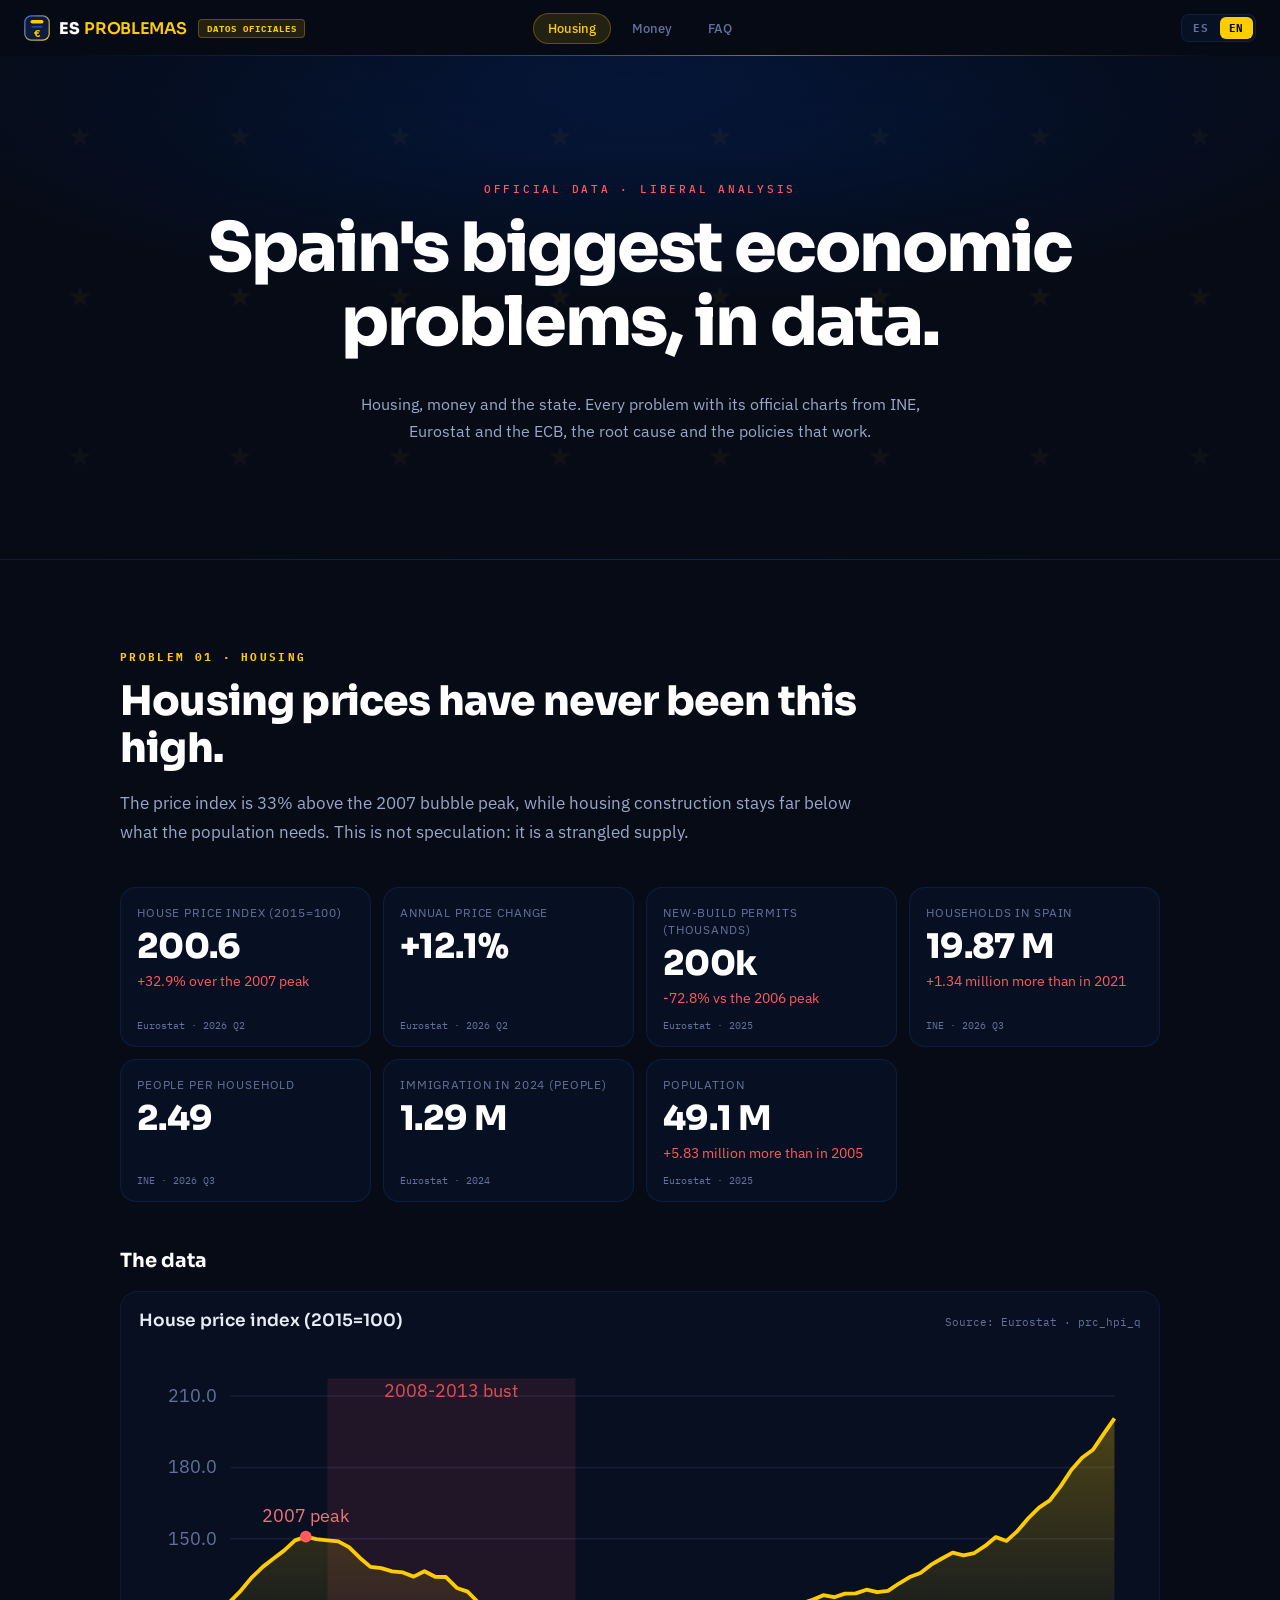
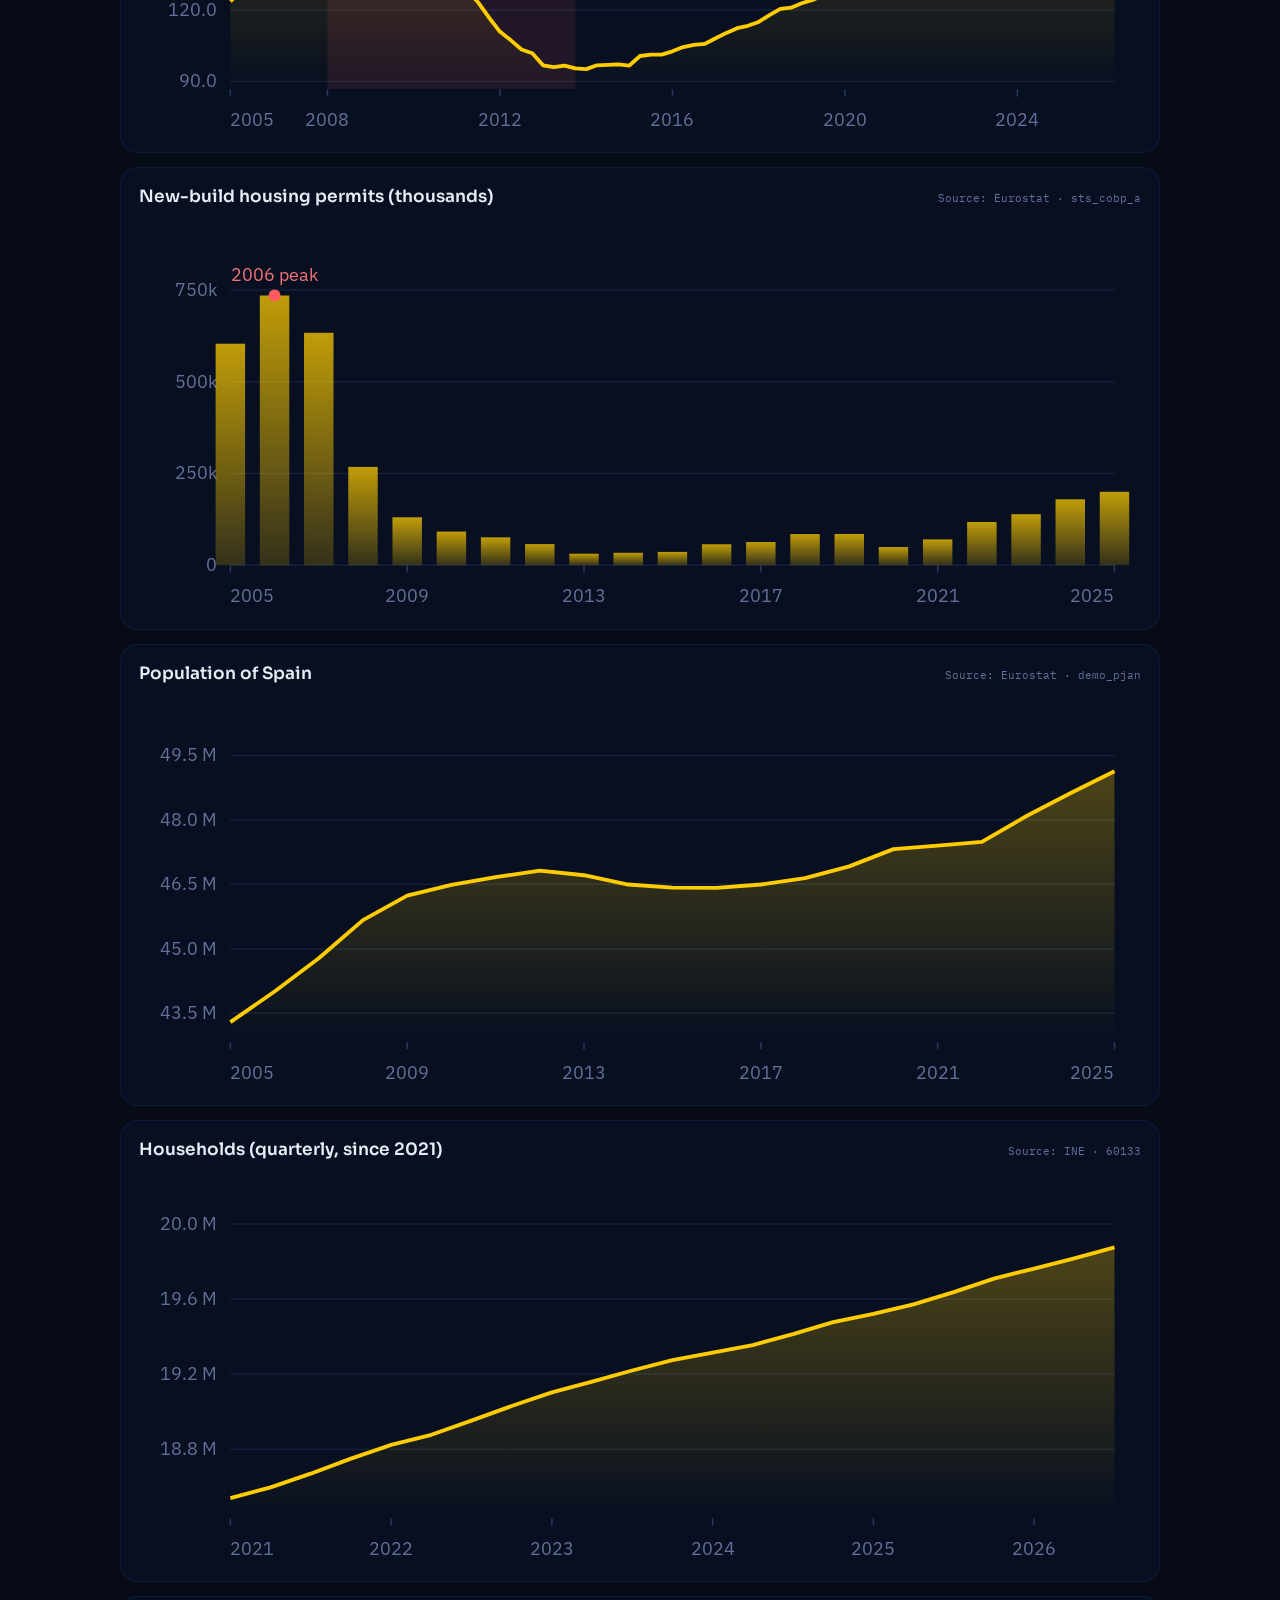
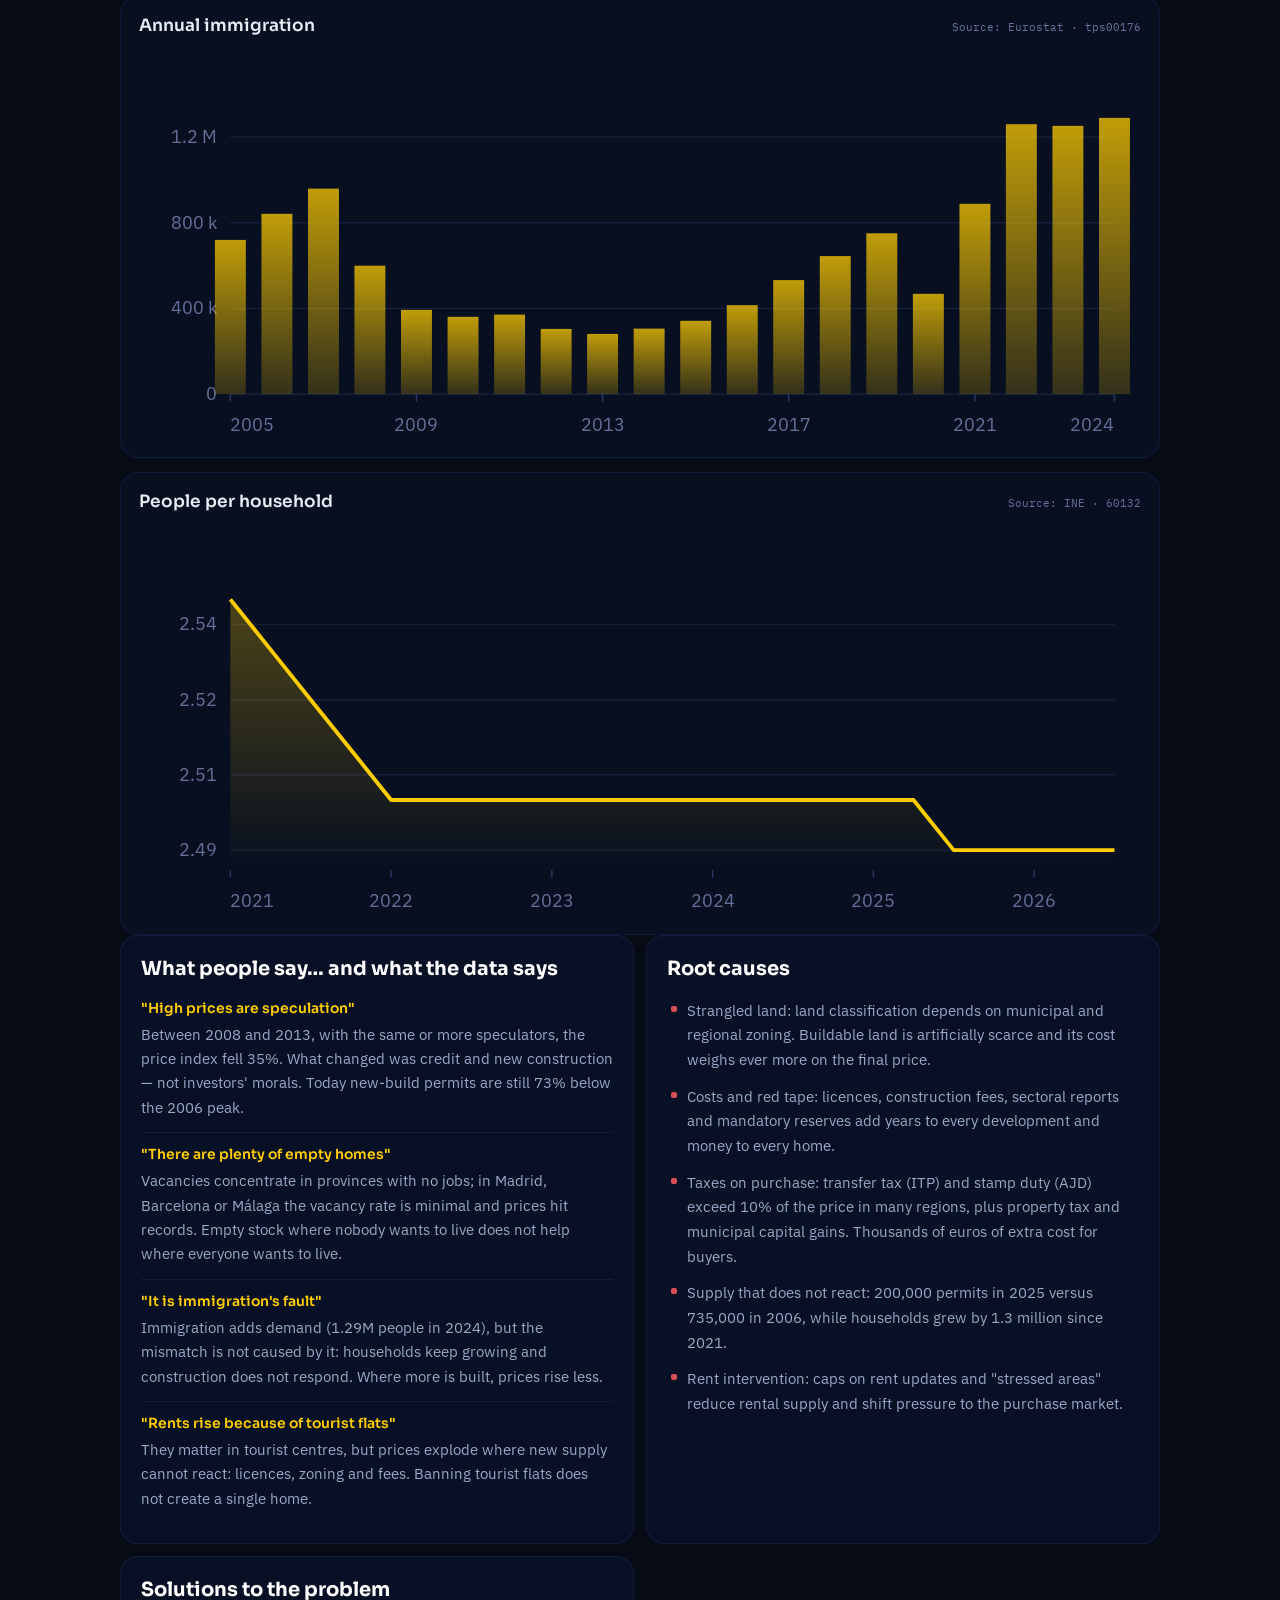
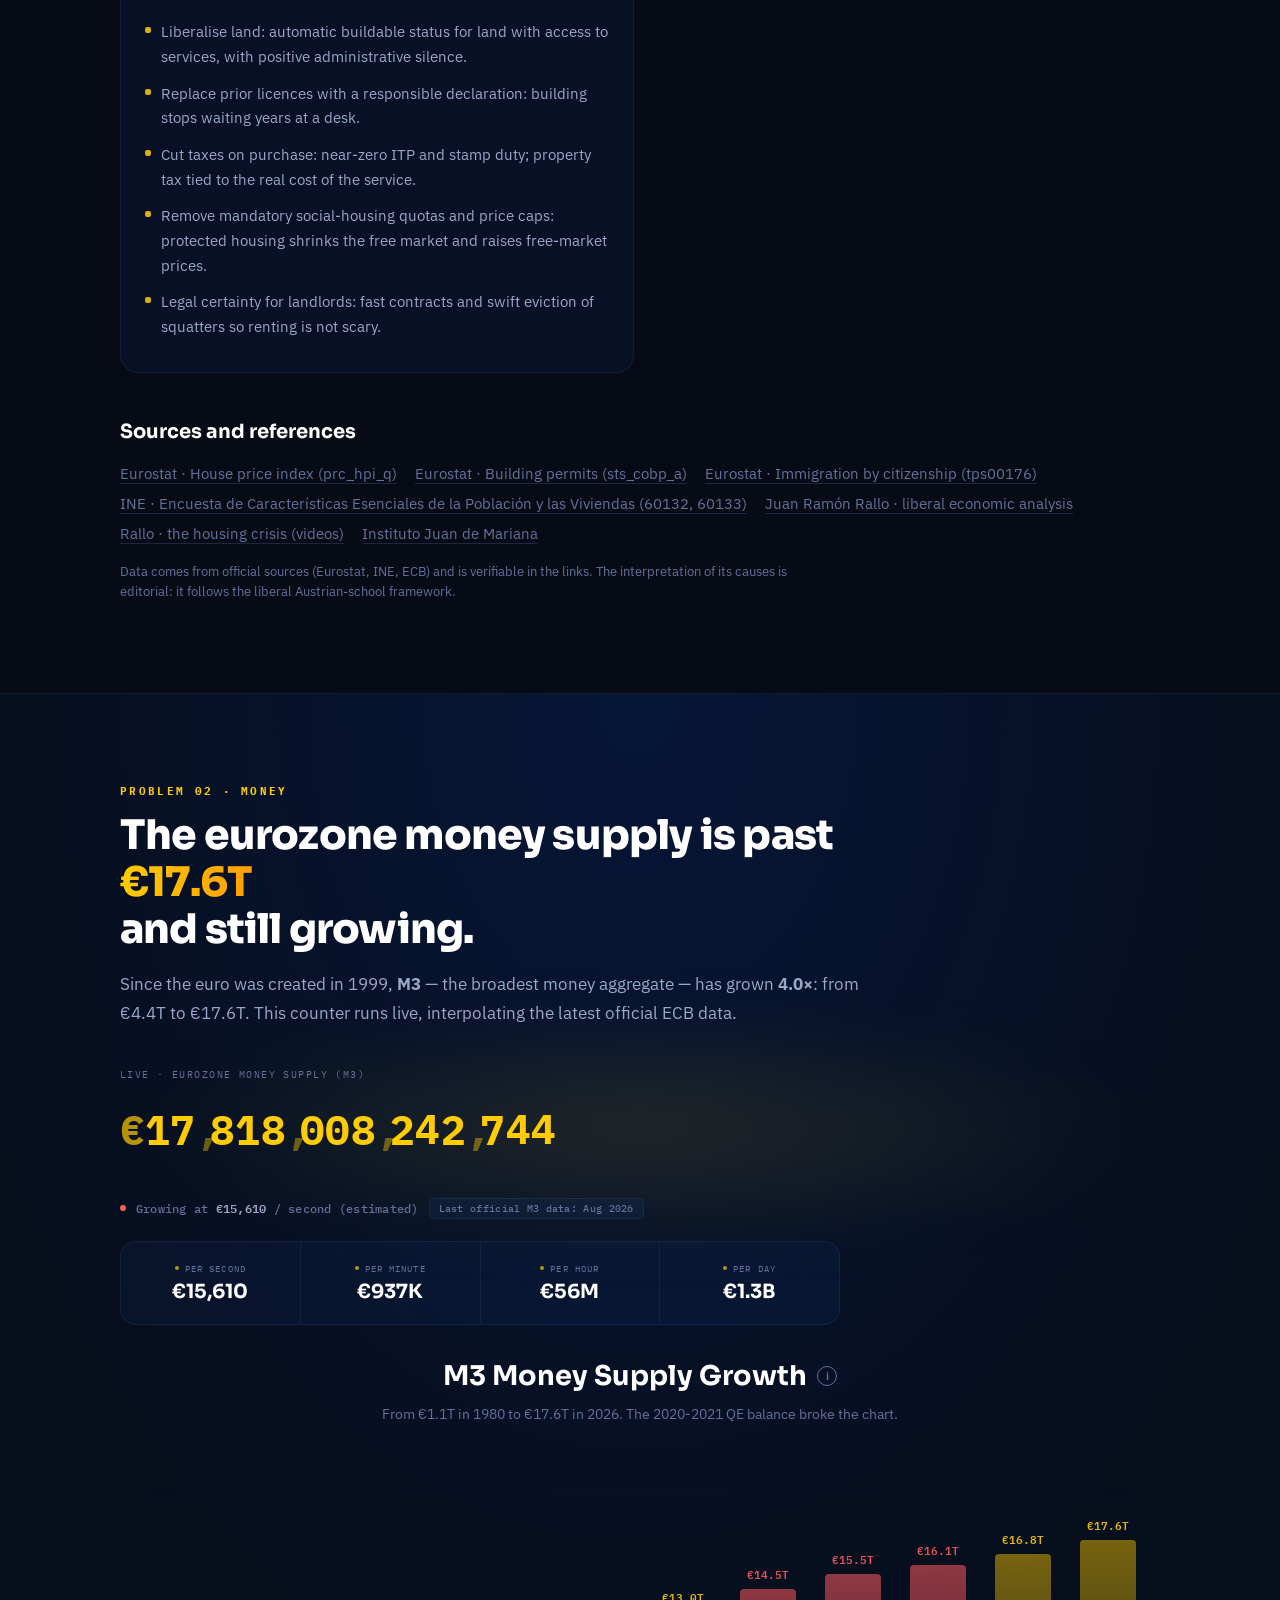
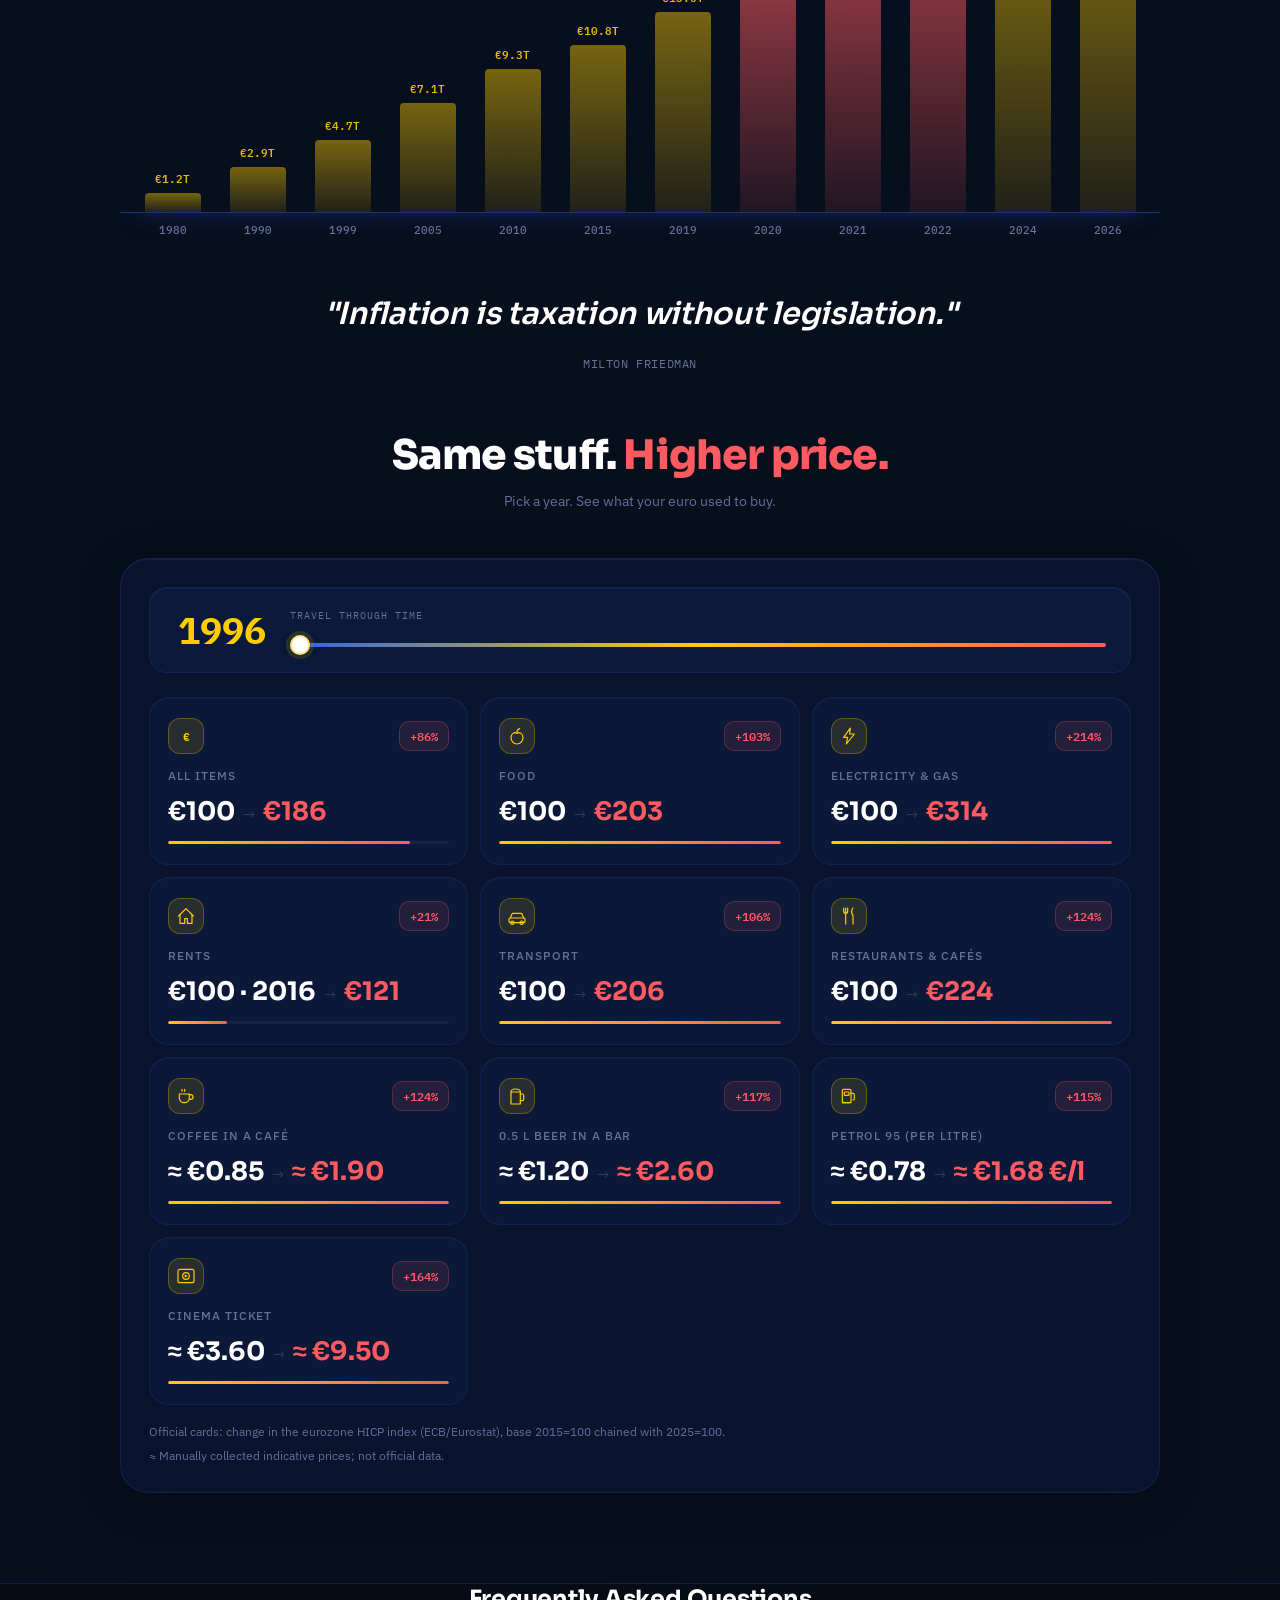
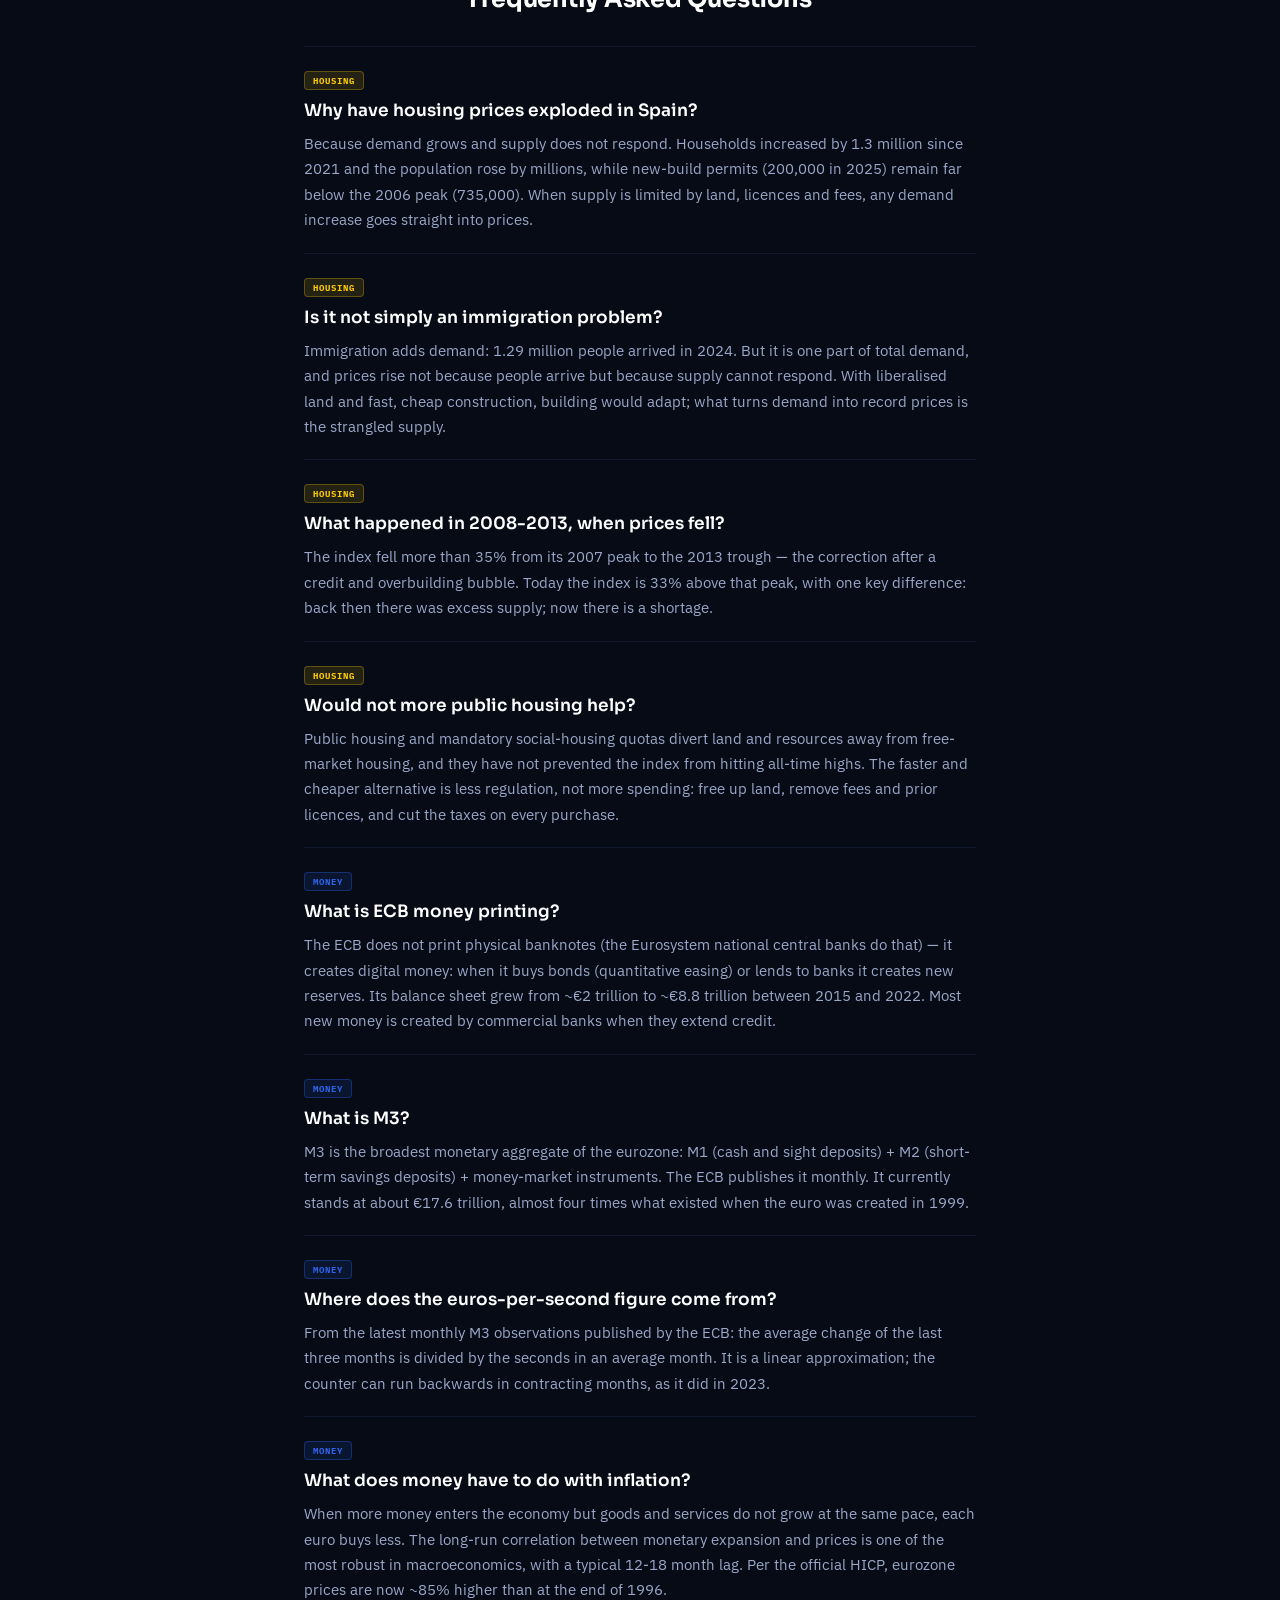
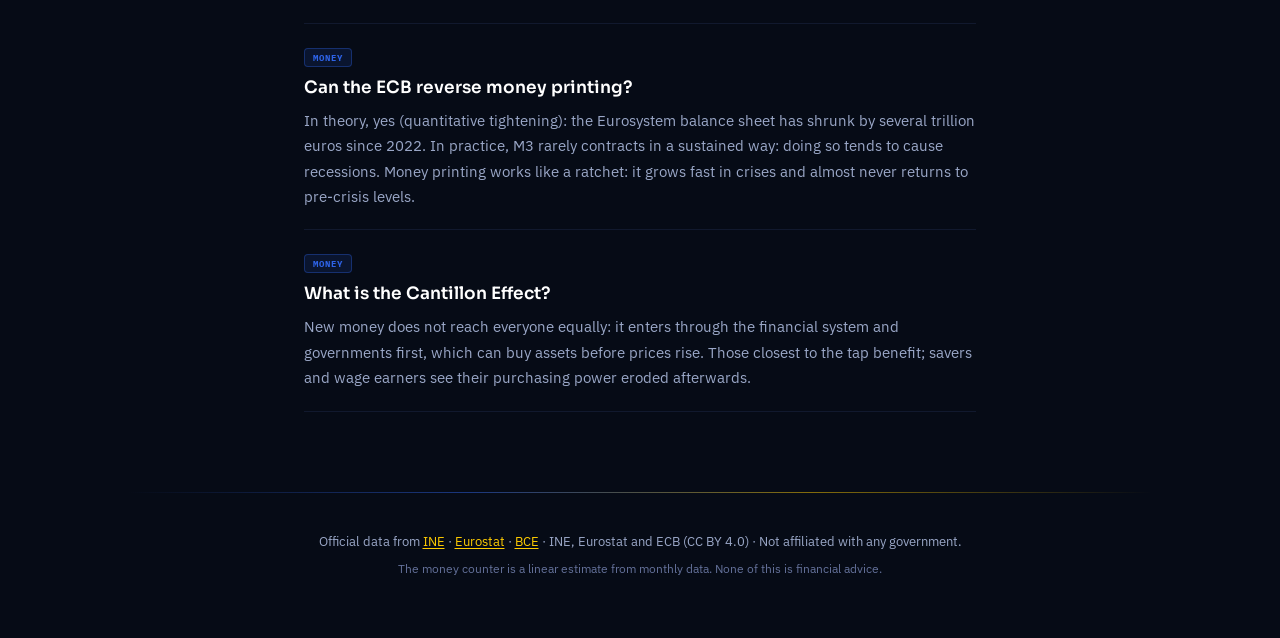
==== frontend/index.html @ c7b8aa00 "Actualizamos a problemas España" ====
<!DOCTYPE html>
<html lang="es">
<head>
    <meta charset="UTF-8">
    <meta name="viewport" content="width=device-width, initial-scale=1.0">
    <title>ESProblemas — Los grandes problemas económicos de España, con datos</title>
    <meta name="description" content="Vivienda, dinero y Estado: los grandes problemas económicos de España con gráficos de fuentes oficiales (INE, Eurostat, BCE), su causa de raíz y el análisis liberal. / Spain's biggest economic problems in official data.">
    <meta property="og:title" content="ESProblemas — Spain's economic problems, in official data">
    <meta property="og:description" content="Housing prices 33% above the 2007 bubble peak. €17.6 trillion of eurozone money supply. Every problem with its official chart and root cause.">
    <meta property="og:type" content="website">
    <meta name="twitter:card" content="summary">
    <meta name="twitter:title" content="ESProblemas — Spain's economic problems, in official data">
    <meta name="twitter:description" content="Housing, money and the state: Spain's biggest problems with official charts and liberal analysis.">
    <link rel="icon" href="data:image/svg+xml,%3Csvg xmlns='http://www.w3.org/2000/svg' viewBox='0 0 32 32'%3E%3Crect x='1' y='1' width='30' height='30' rx='8' fill='%230d1b3e' stroke='%23ffcc00' stroke-width='1.5'/%3E%3Crect x='8' y='6' width='16' height='4.5' rx='2.25' fill='%23ffcc00'/%3E%3Ctext x='16' y='26' text-anchor='middle' font-size='14' font-weight='bold' fill='%23ffcc00' font-family='monospace'%3E%E2%82%AC%3C/text%3E%3C/svg%3E">
    <script type="application/ld+json">
    {
        "@context": "https://schema.org",
        "@type": "FAQPage",
        "mainEntity": [
            {"@type": "Question", "name": "¿Por qué se han disparado los precios de la vivienda en España?", "acceptedAnswer": {"@type": "Answer", "text": "Porque la demanda crece y la oferta no responde. Los hogares han aumentado en 1,3 millones desde 2021 mientras los visados de obra nueva (200.000 en 2025) siguen muy por debajo del máximo de 2006 (735.000). Cuando la oferta está limitada por suelo, licencias y tasas, cualquier aumento de demanda se traslada al precio."}},
            {"@type": "Question", "name": "¿Qué pasó en 2008-2013, cuando los precios cayeron?", "acceptedAnswer": {"@type": "Answer", "text": "El índice de precios de la vivienda cayó más de un 35% entre sus máximos de 2007 y el suelo de 2013. Fue el ajuste tras una burbuja de crédito y sobreconstrucción. Hoy el índice está un 33% por encima de aquel pico, pero con una diferencia clave: entonces sobraba oferta; ahora falta."}},
            {"@type": "Question", "name": "¿Qué es la impresión de dinero del BCE?", "acceptedAnswer": {"@type": "Answer", "text": "El BCE crea dinero digital cuando compra bonos o presta a la banca. Su balance pasó de ~2 a ~8,8 billones de euros entre 2015 y 2022. La masa monetaria M3 de la eurozona ronda los 17,6 billones de euros."}},
            {"@type": "Question", "name": "¿De dónde salen los datos de ESProblemas?", "acceptedAnswer": {"@type": "Answer", "text": "De fuentes oficiales: Eurostat (índice de precios de la vivienda, visados, inmigración, población), INE (hogares y tamaño del hogar) y Banco Central Europeo (agregados monetarios). Todos los enlaces a las fuentes están citados en el sitio."}}
        ]
    }
    </script>
    <link rel="preconnect" href="https://fonts.googleapis.com">
    <link rel="preconnect" href="https://fonts.gstatic.com" crossorigin>
    <link href="https://fonts.googleapis.com/css2?family=Sora:wght@600;700;800&family=IBM+Plex+Sans:wght@400;500;600&family=IBM+Plex+Mono:wght@500;700&display=swap" rel="stylesheet">
    <link rel="stylesheet" href="assets/style.css">
</head>
<body>

<header>
    <div class="header-brand">
        <a href="#">
            <div class="header-logo">
                <span class="logo-icon"><svg viewBox="0 0 32 32" fill="none" xmlns="http://www.w3.org/2000/svg" aria-hidden="true">
                    <defs>
                        <linearGradient id="lp-g" x1="0" y1="0" x2="32" y2="32" gradientUnits="userSpaceOnUse">
                            <stop stop-color="#2e63e7"/><stop offset="1" stop-color="#ffcc00"/>
                        </linearGradient>
                    </defs>
                    <rect x="1" y="1" width="30" height="30" rx="8" fill="#0d1b3e"/>
                    <rect x="1" y="1" width="30" height="30" rx="8" stroke="url(#lp-g)" stroke-width="1.5"/>
                    <rect x="8" y="6" width="16" height="4.5" rx="2.25" fill="#ffcc00"/>
                    <path d="M10 14.5h12" stroke="#2e63e7" stroke-width="1.6" stroke-linecap="round" opacity="0.8"/>
                    <text x="16" y="26.5" text-anchor="middle" font-size="14" font-weight="bold" fill="#ffcc00" font-family="monospace">&#8364;</text>
                </svg></span>
                <span class="brand-main">ES</span><span class="brand-sub">Problemas</span>
            </div>
            <span class="brrr-tag">DATOS OFICIALES</span>
        </a>
    </div>
    <nav class="header-links">
        <a href="#vivienda" class="active" data-i18n="nav.housing"></a>
        <a href="#dinero" data-i18n="nav.money"></a>
        <a href="#faq" data-i18n="nav.faq"></a>
    </nav>
    <div class="lang-toggle">
        <button class="lang-btn" data-lang="es">ES</button>
        <button class="lang-btn" data-lang="en">EN</button>
    </div>
</header>

<main>
    <section class="hero">
        <div class="hero-overlay"></div>

        <div class="hero-content">
            <div class="hero-eyebrow" data-i18n="site.eyebrow"></div>
            <h1 class="hero-headline" data-i18n="site.title"></h1>
            <p class="hero-lede" data-i18n="site.lede"></p>
        </div>
    </section>

    <section class="problem-section" id="vivienda">
        <div class="problem-inner">
            <div class="problem-head">
                <div class="problem-eyebrow" data-i18n="housing.eyebrow"></div>
                <h2 class="problem-title" data-reveal data-i18n="housing.title"></h2>
                <p class="problem-lede" data-i18n="housing.lede"></p>
            </div>

            <div class="metric-grid" id="housingMetrics"></div>

            <h3 class="block-title" data-i18n="housing.chartsTitle"></h3>
            <div class="charts-grid" id="housingCharts"></div>

            <div class="analysis-grid">
                <div class="analysis-block">
                    <h3 class="block-title" data-i18n="housing.mythsTitle"></h3>
                    <div class="myth-list" id="housingMyths"></div>
                </div>
                <div class="analysis-block">
                    <h3 class="block-title" data-i18n="housing.causesTitle"></h3>
                    <ul class="claim-list causes" id="housingCauses"></ul>
                </div>
                <div class="analysis-block">
                    <h3 class="block-title" data-i18n="housing.solutionsTitle"></h3>
                    <ul class="claim-list solutions" id="housingSolutions"></ul>
                </div>
            </div>

            <div class="sources-block">
                <h3 class="block-title" data-i18n="housing.sourcesTitle"></h3>
                <ul class="sources-list" id="housingSources"></ul>
                <p class="disclaimer" data-i18n="housing.disclaimer"></p>
            </div>
        </div>
    </section>

    <section class="problem-section alt" id="dinero">
        <div class="problem-inner">
            <div class="problem-head">
                <div class="problem-eyebrow" data-i18n="money.eyebrow"></div>
                <h2 class="problem-title" data-reveal>
                    <span data-i18n="money.pre"></span><br>
                    <span class="highlight" id="moneyAmount"></span><br>
                    <span data-i18n="money.post"></span>
                </h2>
                <p class="problem-lede" id="moneySub"></p>
            </div>

            <div class="live-block">
                <div class="live-label" data-i18n="live.label"></div>
                <div class="counter-block">
                    <div class="counter-glow"></div>
                    <div class="hero-counter" id="heroCounter"></div>
                </div>
                <div class="rate-line">
                    <span class="rate-dot"></span>
                    <span class="rate-text">
                        <span data-i18n="rate.pre"></span>
                        <strong id="rateValue"></strong>
                        <span data-i18n="rate.post"></span>
                    </span>
                    <span class="chip" id="lastOfficialChip"></span>
                </div>
                <div class="stats-strip in-section">
                    <div class="stats-strip-item"><div class="stats-strip-label" data-i18n="stats.sec"></div><div class="stats-strip-value" id="statSec"></div></div>
                    <div class="stats-strip-item"><div class="stats-strip-label" data-i18n="stats.min"></div><div class="stats-strip-value" id="statMin"></div></div>
                    <div class="stats-strip-item"><div class="stats-strip-label" data-i18n="stats.hour"></div><div class="stats-strip-value" id="statHour"></div></div>
                    <div class="stats-strip-item"><div class="stats-strip-label" data-i18n="stats.day"></div><div class="stats-strip-value" id="statDay"></div></div>
                </div>
            </div>

            <div class="m3-header">
                <h3 class="m3-title" data-reveal data-i18n="money.chart.title"></h3>
                <button class="info-btn" aria-label="What is M3?">
                    i
                    <div class="info-tooltip" data-i18n-html="money.chart.info"></div>
                </button>
            </div>
            <p class="m3-sub" id="moneyChartSub"></p>
            <div class="m3-chart-wrap">
                <div class="m3-chart" id="m3Chart"></div>
                <div class="m3-years" id="m3Years"></div>
            </div>

            <div class="quote-break">
                <blockquote data-i18n="quote.text"></blockquote>
                <cite data-i18n="quote.cite"></cite>
            </div>

            <div class="inflation-section" id="inflation">
                <div class="inflation-header">
                    <h3 class="inflation-title" data-reveal>
                        <span data-i18n="infl.title.pre"></span>
                        <span class="red" data-i18n="infl.title.red"></span>
                    </h3>
                    <p class="inflation-sub" data-i18n="infl.sub"></p>
                </div>

                <div class="inflation-glass">
                    <div class="slider-block">
                        <div class="slider-year-display" id="sliderYear">1996</div>
                        <div class="slider-track-wrap">
                            <div class="slider-track-label" data-i18n="infl.sliderLabel"></div>
                            <input type="range" id="yearSlider" min="0" max="6" step="1" value="0">
                        </div>
                    </div>

                    <div class="price-grid" id="priceGrid"></div>

                    <div class="price-notes">
                        <p class="price-note" data-i18n="infl.hicpNote"></p>
                        <p class="price-note" data-i18n="infl.approxNote"></p>
                    </div>
                </div>
            </div>
        </div>
    </section>

    <div class="faq-section" id="faq">
        <h2 class="faq-title" data-i18n="faq.title"></h2>
        <div id="faqList"></div>
    </div>
</main>

<footer>
    <p class="footer-main">
        <span data-i18n="footer.made"></span>
        <a href="https://www.ine.es/" target="_blank" rel="noopener">INE</a> ·
        <a href="https://ec.europa.eu/eurostat/" target="_blank" rel="noopener">Eurostat</a> ·
        <a href="https://data.ecb.europa.eu/" target="_blank" rel="noopener">BCE</a><span data-i18n="footer.license"></span>
    </p>
    <p class="footer-note" data-i18n="footer.estimate"></p>
</footer>

<script src="assets/i18n.js"></script>
<script src="assets/app.js"></script>
</body>
</html>
---- frontend/assets/style.css ----
*, *::before, *::after { margin: 0; padding: 0; box-sizing: border-box; }

:root {
    --bg: #060b16;
    --bg-soft: #0a1428;
    --bg-panel: rgba(13, 27, 62, 0.55);
    --eu-blue: #2e63e7;
    --eu-blue-deep: #003399;
    --gold: #ffcc00;
    --gold-soft: rgba(255, 204, 0, 0.12);
    --gold-border: rgba(255, 204, 0, 0.28);
    --red: #ff5a5f;
    --red-dim: rgba(255, 90, 95, 0.1);
    --red-border: rgba(255, 90, 95, 0.25);
    --text: #e8ecf5;
    --text-muted: #9aa7c7;
    --text-dim: #64719a;
    --border: rgba(120, 150, 255, 0.1);
    --font-display: 'Sora', sans-serif;
    --font-body: 'IBM Plex Sans', sans-serif;
    --font-mono: 'IBM Plex Mono', monospace;
}

html { font-size: 17px; font-family: var(--font-body); background: var(--bg); color: var(--text); -webkit-font-smoothing: antialiased; min-width: 320px; overflow-x: hidden; }
body { min-height: 100vh; overflow-x: hidden; }

::selection { background: rgba(255, 204, 0, 0.25); }

header {
    position: sticky; top: 0; z-index: 100; height: 56px;
    display: grid; grid-template-columns: 1fr auto 1fr; align-items: center;
    padding: 0 24px;
    backdrop-filter: blur(20px); background: rgba(6, 11, 22, 0.88);
}
header::after {
    content: ''; position: absolute; left: 0; right: 0; bottom: 0; height: 1px;
    background: linear-gradient(90deg, transparent 5%, var(--eu-blue) 40%, var(--gold) 60%, transparent 95%);
    opacity: 0.55; pointer-events: none;
}
.header-brand { display: flex; align-items: center; gap: 12px; }
.header-brand a { text-decoration: none; display: flex; align-items: center; gap: 12px; }
.header-logo {
    display: flex; align-items: center;
    font-family: var(--font-display); font-size: 0.95rem; font-weight: 800; letter-spacing: -0.02em;
    text-transform: uppercase;
}
.header-logo .logo-icon {
    display: inline-flex; align-items: center; justify-content: center;
    width: 26px; height: 26px; margin-right: 9px; flex-shrink: 0;
}
.header-logo .logo-icon svg { width: 100%; height: 100%; }
.header-logo .brand-main { color: white; }
.header-logo .brand-sub { color: var(--gold); margin-left: 5px; font-weight: 600; }
.brrr-tag {
    font-family: var(--font-mono); font-size: 0.55rem; font-weight: 700;
    color: var(--gold); background: var(--gold-soft); border: 1px solid var(--gold-border);
    padding: 2px 8px; border-radius: 4px; letter-spacing: 0.1em;
    animation: brrrPulse 1.6s ease-in-out infinite;
}
.header-brand { justify-self: start; }
.header-links {
    justify-self: center;
    display: flex; align-items: center; gap: 6px;
}
.lang-toggle { justify-self: end; }
.header-links a {
    font-size: 0.76rem; font-weight: 500; color: var(--text-dim); text-decoration: none;
    transition: all 0.2s; padding: 6px 14px; border-radius: 999px;
    border: 1px solid transparent;
}
.header-links a:hover { color: var(--text); background: rgba(46, 99, 231, 0.14); }
.header-links a.active { color: var(--gold); background: var(--gold-soft); border-color: var(--gold-border); }

.lang-toggle {
    display: flex; align-items: center; gap: 2px; margin-left: 14px;
    border: 1px solid var(--border); border-radius: 8px; padding: 2px;
    background: rgba(46, 99, 231, 0.08);
}
.lang-btn {
    font-family: var(--font-mono); font-size: 0.62rem; font-weight: 700; letter-spacing: 0.06em;
    color: var(--text-dim); background: transparent; border: none; border-radius: 6px;
    padding: 4px 9px; cursor: pointer; transition: all 0.2s;
}
.lang-btn:hover { color: white; }
.lang-btn.active { color: var(--bg); background: var(--gold); }

@keyframes brrrPulse { 0%, 100% { opacity: 0.55; } 50% { opacity: 1; } }

.hero {
    position: relative; min-height: 56vh;
    display: flex; flex-direction: column; align-items: center; justify-content: center;
    padding: 90px 24px 70px; text-align: center; overflow: hidden;
    background:
        radial-gradient(ellipse 90% 70% at 50% 0%, rgba(0, 51, 153, 0.35) 0%, transparent 70%),
        url("data:image/svg+xml,%3Csvg xmlns='http://www.w3.org/2000/svg' width='160' height='160' viewBox='0 0 160 160'%3E%3Cpath d='M80 70l2.5 7.6h8l-6.5 4.7 2.5 7.6-6.5-4.7-6.5 4.7 2.5-7.6-6.5-4.7h8z' fill='%23ffcc00' opacity='0.05'/%3E%3C/svg%3E");
    border-bottom: 1px solid var(--border);
}

.hero-overlay {
    position: absolute; inset: 0; z-index: 1;
    background: radial-gradient(ellipse 120% 90% at 50% 45%, transparent 30%, var(--bg) 95%);
    pointer-events: none;
}

.hero-content { position: relative; z-index: 2; max-width: 900px; }

.hero-eyebrow {
    font-family: var(--font-mono); font-size: 0.65rem; font-weight: 500;
    text-transform: uppercase; letter-spacing: 0.25em;
    color: var(--red); margin-bottom: 16px;
    animation: fadeInUp 0.8s ease-out;
}

.hero-headline {
    font-family: var(--font-display); font-size: clamp(2.2rem, 5.5vw, 4rem);
    font-weight: 800; letter-spacing: -0.03em; line-height: 1.08;
    color: white; margin-bottom: 32px;
    animation: fadeInUp 0.8s 0.1s ease-out both;
}

.hero-headline .highlight {
    background: linear-gradient(90deg, var(--gold) 0%, #ff9e00 100%);
    -webkit-background-clip: text; -webkit-text-fill-color: transparent;
    background-clip: text;
    white-space: nowrap;
}

.counter-block {
    position: relative; padding: 24px 0; margin-bottom: 20px;
    animation: fadeIn 1s 0.3s both;
}

.counter-glow {
    position: absolute; top: 50%; left: 50%;
    transform: translate(-50%, -50%); width: 110%; height: 250%;
    background: radial-gradient(ellipse, rgba(255, 204, 0, 0.13) 0%, transparent 65%);
    filter: blur(40px); pointer-events: none;
    animation: pulseGlow 5s ease-in-out infinite;
}

.hero-counter {
    position: relative;
    font-family: var(--font-mono); font-size: clamp(1.4rem, 4.6vw, 2.9rem);
    font-weight: 700; line-height: 1; color: var(--gold);
    display: flex; align-items: center; justify-content: center; flex-wrap: wrap;
    font-variant-numeric: tabular-nums;
}

.odometer-slot {
    display: inline-block; width: 0.62em; height: 1.15em;
    overflow: hidden; position: relative;
}
.odometer-strip {
    display: flex; flex-direction: column; position: absolute; top: 0; left: 0; width: 100%;
    transition: transform 0.4s cubic-bezier(0.25, 0.1, 0.25, 1);
}
.odometer-strip span {
    display: flex; align-items: center; justify-content: center;
    height: 1.15em; width: 100%;
}
.hero-counter .sep { display: inline-block; width: 0.35em; text-align: center; opacity: 0.4; }
.hero-counter .cur { display: inline-block; text-align: center; opacity: 0.7; }

.rate-line {
    display: flex; align-items: center; justify-content: center; gap: 10px; flex-wrap: wrap;
    margin-top: 18px; margin-bottom: 14px;
    animation: fadeIn 1s 0.5s both;
}
.rate-dot {
    width: 6px; height: 6px; border-radius: 50%; background: var(--red);
    animation: livePulse 2s ease-in-out infinite; flex-shrink: 0;
}
.rate-text {
    font-family: var(--font-mono); font-size: 0.72rem; font-weight: 500;
    color: var(--text-dim); letter-spacing: 0.02em;
}
.rate-text strong { color: var(--text-muted); font-weight: 600; }

.chip {
    font-family: var(--font-mono); font-size: 0.58rem; font-weight: 500;
    color: var(--text-dim); border: 1px solid var(--border);
    background: rgba(46, 99, 231, 0.08);
    padding: 3px 9px; border-radius: 5px; letter-spacing: 0.03em;
}

.hero-sub {
    max-width: 560px; margin: 0 auto;
    font-size: 0.88rem; line-height: 1.6; color: var(--text-muted);
    animation: fadeIn 1s 0.7s both; text-align: center;
}
.hero-sub strong { color: white; }

.stats-strip {
    display: flex; justify-content: center; gap: 0;
    border-top: 1px solid var(--border); border-bottom: 1px solid var(--border);
    background: var(--bg-panel);
}
.stats-strip-item {
    flex: 1; max-width: 200px; padding: 20px 16px;
    text-align: center; border-right: 1px solid var(--border);
}
.stats-strip-item:last-child { border-right: none; }
.stats-strip-label {
    font-family: var(--font-mono); font-size: 0.55rem; text-transform: uppercase;
    letter-spacing: 0.12em; color: var(--text-dim); margin-bottom: 4px;
}
.stats-strip-label::before {
    content: ''; display: inline-block; width: 4px; height: 4px; border-radius: 50%;
    background: var(--gold); margin-right: 6px; vertical-align: 2px; opacity: 0.7;
}
.stats-strip-value { font-family: var(--font-display); font-size: 1.15rem; font-weight: 700; color: white; }

.m3-section { max-width: 1000px; margin: 0 auto; padding: 80px 24px; }

.m3-header {
    display: flex; align-items: center; justify-content: center; gap: 10px;
    margin-bottom: 12px;
}

.m3-title {
    font-family: var(--font-display); font-size: 1.6rem; font-weight: 700; color: white;
    opacity: 0; transform: translateY(20px); transition: all 0.6s ease-out;
}
.m3-title.visible { opacity: 1; transform: translateY(0); }

.info-btn {
    width: 20px; height: 20px; border-radius: 50%;
    border: 1px solid var(--text-dim); background: transparent;
    font-family: var(--font-body); font-size: 0.65rem; font-weight: 600;
    color: var(--text-dim); cursor: pointer; position: relative;
    display: flex; align-items: center; justify-content: center;
    transition: all 0.2s;
}
.info-btn:hover { border-color: white; color: white; }

.info-tooltip {
    display: none; position: absolute; top: 30px; left: 50%; transform: translateX(-50%);
    width: 280px; padding: 14px 16px;
    background: #101c3a; border: 1px solid rgba(46, 99, 231, 0.3); border-radius: 10px;
    font-size: 0.78rem; font-weight: 400; color: var(--text-muted);
    line-height: 1.5; text-align: left; z-index: 50;
    box-shadow: 0 8px 30px rgba(0, 0, 0, 0.5);
}
.info-btn:hover .info-tooltip { display: block; }

.m3-sub { text-align: center; font-size: 0.82rem; color: var(--text-dim); margin-bottom: 40px; }

.m3-chart-wrap {
    position: relative; padding: 30px 0 0; overflow-x: auto;
}
.m3-chart {
    display: flex; align-items: flex-end; gap: 0;
    height: 320px; min-width: 600px;
    border-bottom: 1px solid rgba(46, 99, 231, 0.45);
    box-shadow: 0 12px 28px -18px rgba(46, 99, 231, 0.45);
    padding: 0 10px;
}
.m3-col {
    flex: 1; display: flex; flex-direction: column; align-items: center;
    height: 100%; justify-content: flex-end; position: relative;
    opacity: 0; transform: translateY(20px); transition: all 0.6s ease-out;
}
.m3-col.visible { opacity: 1; transform: translateY(0); }
.m3-col-label {
    font-family: var(--font-mono); font-size: 0.62rem; font-weight: 600;
    color: rgba(255, 204, 0, 0.9); margin-bottom: 6px; white-space: nowrap;
}
.m3-col.covid .m3-col-label { color: rgba(255, 90, 95, 0.9); }
.m3-col-bar {
    width: 70%; max-width: 56px; border-radius: 4px 4px 0 0;
    background: linear-gradient(180deg, rgba(255, 204, 0, 0.45), rgba(255, 204, 0, 0.1));
    transition: height 1.2s cubic-bezier(0.25, 0.46, 0.45, 0.94);
}
.m3-col.covid .m3-col-bar {
    background: linear-gradient(180deg, rgba(255, 90, 95, 0.55), rgba(255, 90, 95, 0.1));
}
.m3-years {
    display: flex; gap: 0; min-width: 600px; padding: 0 10px;
}
.m3-year-label {
    flex: 1; text-align: center; padding-top: 10px;
    font-family: var(--font-mono); font-size: 0.62rem; font-weight: 500; color: var(--text-dim);
}

.inflation-section {
    max-width: 1040px; margin: 0 auto; padding: 0 24px 100px;
}

.inflation-header { text-align: center; margin-bottom: 48px; }

.inflation-title {
    font-family: var(--font-display); font-size: clamp(1.6rem, 4vw, 2.4rem);
    font-weight: 800; color: white; letter-spacing: -0.02em; margin-bottom: 10px;
    opacity: 0; transform: translateY(20px); transition: all 0.6s ease-out;
}
.inflation-title.visible { opacity: 1; transform: translateY(0); }
.inflation-title .red { color: var(--red); }

.inflation-sub { font-size: 0.85rem; color: var(--text-dim); }

.inflation-glass {
    background: var(--bg-panel);
    border: 1px solid rgba(46, 99, 231, 0.18);
    border-radius: 28px; padding: 28px;
    backdrop-filter: blur(24px);
    box-shadow:
        0 8px 40px rgba(0, 0, 0, 0.25),
        inset 0 1px 0 rgba(255, 255, 255, 0.06),
        inset 0 -1px 0 rgba(255, 255, 255, 0.02);
}

.slider-block {
    display: flex; align-items: center; gap: 20px;
    margin-bottom: 24px; padding: 18px 24px;
    background: rgba(46, 99, 231, 0.07);
    border: 1px solid rgba(46, 99, 231, 0.16);
    border-radius: 18px;
    box-shadow: inset 0 1px 0 rgba(255, 255, 255, 0.05);
}

.slider-year-display {
    font-family: var(--font-mono); font-size: 2.2rem; font-weight: 700;
    color: var(--gold); min-width: 96px; text-align: center;
}

.slider-track-wrap { flex: 1; }
.slider-track-label {
    font-family: var(--font-mono); font-size: 0.6rem; text-transform: uppercase;
    letter-spacing: 0.1em; color: var(--text-dim); margin-bottom: 8px;
}

input[type="range"] {
    -webkit-appearance: none; appearance: none;
    width: 100%; height: 4px;
    background: rgba(255, 255, 255, 0.08);
    border-radius: 2px; outline: none; cursor: pointer;
}
input[type="range"]::-webkit-slider-runnable-track {
    height: 4px; border-radius: 2px;
    background: linear-gradient(90deg, var(--eu-blue), var(--gold), var(--red));
}
input[type="range"]::-webkit-slider-thumb {
    -webkit-appearance: none; width: 20px; height: 20px; border-radius: 50%;
    background: white; border: 2px solid rgba(255, 204, 0, 0.5); cursor: grab;
    margin-top: -8px;
    box-shadow: 0 2px 8px rgba(0, 0, 0, 0.4), 0 0 0 4px rgba(255, 204, 0, 0.15);
    transition: box-shadow 0.2s;
}
input[type="range"]::-webkit-slider-thumb:hover {
    box-shadow: 0 2px 12px rgba(0, 0, 0, 0.5), 0 0 0 6px rgba(255, 204, 0, 0.25);
}
input[type="range"]::-moz-range-track {
    height: 4px; border-radius: 2px;
    background: linear-gradient(90deg, var(--eu-blue), var(--gold), var(--red));
}
input[type="range"]::-moz-range-thumb {
    width: 20px; height: 20px; border-radius: 50%;
    background: white; border: 2px solid rgba(255, 204, 0, 0.5); cursor: grab;
    box-shadow: 0 2px 8px rgba(0, 0, 0, 0.4), 0 0 0 4px rgba(255, 204, 0, 0.15);
}

.price-grid { display: grid; grid-template-columns: repeat(3, 1fr); gap: 12px; }

.price-card {
    background: rgba(46, 99, 231, 0.05);
    border: 1px solid rgba(46, 99, 231, 0.14);
    border-radius: 20px; padding: 20px 18px;
    position: relative; overflow: hidden;
    box-shadow: inset 0 1px 0 rgba(255, 255, 255, 0.04);
    transition: background 0.3s, border-color 0.3s, transform 0.3s, box-shadow 0.3s;
}
.price-card:hover {
    background: rgba(46, 99, 231, 0.09);
    border-color: var(--gold-border);
    transform: translateY(-2px);
    box-shadow: 0 8px 24px -12px rgba(255, 204, 0, 0.25);
}

.price-card-top { display: flex; align-items: center; justify-content: space-between; margin-bottom: 14px; }
.price-card-icon {
    width: 36px; height: 36px; flex-shrink: 0;
    display: flex; align-items: center; justify-content: center;
    background: var(--gold-soft);
    border: 1px solid var(--gold-border);
    border-radius: 12px; padding: 7px;
    color: var(--gold);
}
.price-card-icon svg { width: 100%; height: 100%; }
.price-card-change {
    font-family: var(--font-mono); font-size: 0.68rem; font-weight: 600;
    color: var(--red);
    background: var(--red-dim);
    border: 1px solid var(--red-border);
    padding: 4px 10px; border-radius: 10px;
    transition: all 0.3s;
}

.price-card-name {
    font-size: 0.7rem; text-transform: uppercase; letter-spacing: 0.08em;
    color: var(--text-dim); margin-bottom: 12px; font-weight: 500;
}

.price-card-row { display: flex; align-items: baseline; gap: 6px; }
.price-then-val {
    font-family: var(--font-display); font-size: 1.5rem; font-weight: 700; color: white;
    transition: all 0.25s;
}
.price-arrow-sep { color: rgba(255, 255, 255, 0.15); font-size: 0.9rem; margin: 0 2px; }
.price-now-val {
    font-family: var(--font-display); font-size: 1.5rem; font-weight: 700; color: var(--red);
}

.price-card-bar {
    margin-top: 14px; height: 3px;
    background: rgba(255, 255, 255, 0.05);
    border-radius: 2px; overflow: hidden;
}
.price-card-bar-fill {
    height: 100%; border-radius: 2px;
    background: linear-gradient(90deg, var(--gold), var(--red));
    transition: width 0.5s ease-out;
}

.price-notes {
    margin-top: 18px; display: flex; flex-direction: column; gap: 6px;
}
.price-note {
    font-size: 0.68rem; color: var(--text-dim); line-height: 1.5;
}

.quote-break {
    text-align: center; padding: 80px 24px;
    max-width: 700px; margin: 0 auto;
}
.quote-break blockquote {
    font-family: var(--font-display); font-size: clamp(1.3rem, 3vw, 1.8rem);
    font-weight: 600; color: white; font-style: italic;
    line-height: 1.4; margin-bottom: 16px; letter-spacing: -0.01em;
}
.quote-break cite {
    font-family: var(--font-mono); font-size: 0.7rem; font-style: normal;
    color: var(--text-dim); letter-spacing: 0.05em; text-transform: uppercase;
}

.faq-section {
    max-width: 720px; margin: 0 auto; padding: 0 24px 80px;
}
.faq-title {
    font-family: var(--font-display); font-size: 1.4rem; font-weight: 700;
    color: white; letter-spacing: -0.01em; margin-bottom: 32px; text-align: center;
}
.faq-item {
    border-top: 1px solid var(--border); padding: 20px 0;
}
.faq-item:last-child { border-bottom: 1px solid var(--border); }
.faq-q {
    font-family: var(--font-display); font-size: 1rem; font-weight: 600;
    color: white; margin-bottom: 10px;
}
.faq-a {
    font-size: 0.88rem; color: var(--text-muted); line-height: 1.7;
}
.faq-a a { color: var(--gold); text-decoration: underline; text-underline-offset: 2px; }
.faq-a a:hover { color: white; }

footer {
    position: relative;
    padding: 40px 24px 60px;
    text-align: center;
}
footer::before {
    content: ''; position: absolute; top: 0; left: 10%; right: 10%; height: 1px;
    background: linear-gradient(90deg, transparent, rgba(46, 99, 231, 0.5), rgba(255, 204, 0, 0.5), transparent);
}
.footer-main { font-size: 0.78rem; color: var(--text-muted); margin-bottom: 10px; }
.footer-main a { color: var(--gold); text-decoration: underline; text-underline-offset: 2px; }
.footer-main a:hover { color: white; }
.footer-note { font-size: 0.68rem; color: var(--text-dim); line-height: 1.6; max-width: 560px; margin: 0 auto; }

@keyframes fadeInUp { from { opacity: 0; transform: translateY(20px); } to { opacity: 1; transform: translateY(0); } }
@keyframes fadeIn { from { opacity: 0; } to { opacity: 1; } }
@keyframes pulseGlow {
    0%, 100% { transform: translate(-50%, -50%) scale(1); opacity: 0.2; }
    50% { transform: translate(-50%, -50%) scale(1.1); opacity: 0.4; }
}
@keyframes livePulse { 0%, 100% { opacity: 1; transform: scale(1); } 50% { opacity: 0.3; transform: scale(1.4); } }

.hero-lede {
    max-width: 620px; margin: 0 auto 8px;
    font-size: 0.95rem; line-height: 1.65; color: var(--text-muted);
    animation: fadeIn 1s 0.5s both;
}
.hero-lede strong { color: white; }

.live-block { margin: 6px 0 34px; }
.live-label {
    font-family: var(--font-mono); font-size: 0.6rem; text-transform: uppercase;
    letter-spacing: 0.14em; color: var(--text-dim); margin-bottom: 2px;
}
.live-block .hero-counter { justify-content: flex-start; }
.live-block .hero-counter { font-size: clamp(1.3rem, 4vw, 2.4rem); }
.live-block .rate-line { justify-content: flex-start; margin: 14px 0 0; }
.stats-strip.in-section {
    margin-top: 22px; max-width: 720px;
    border: 1px solid var(--border); border-radius: 16px;
    background: rgba(46, 99, 231, 0.06);
}
.stats-strip.in-section .stats-strip-item { max-width: none; }

.problem-section { padding: 90px 24px; }
.problem-section.alt {
    background: radial-gradient(ellipse 80% 60% at 50% 0%, rgba(0, 51, 153, 0.22) 0%, transparent 70%),
                rgba(10, 20, 40, 0.35);
    border-top: 1px solid var(--border); border-bottom: 1px solid var(--border);
}
.problem-inner { max-width: 1040px; margin: 0 auto; }
.problem-head { max-width: 760px; margin-bottom: 40px; }
.problem-eyebrow {
    font-family: var(--font-mono); font-size: 0.62rem; font-weight: 700;
    text-transform: uppercase; letter-spacing: 0.22em; color: var(--gold);
    margin-bottom: 14px;
}
.problem-title {
    font-family: var(--font-display); font-size: clamp(1.6rem, 3.6vw, 2.4rem);
    font-weight: 800; letter-spacing: -0.02em; line-height: 1.15; color: white;
    margin-bottom: 16px;
    opacity: 0; transform: translateY(18px); transition: all 0.6s ease-out;
}
.problem-title.visible { opacity: 1; transform: translateY(0); }
.problem-title .highlight {
    background: linear-gradient(90deg, var(--gold) 0%, #ff9e00 100%);
    -webkit-background-clip: text; -webkit-text-fill-color: transparent; background-clip: text;
}
.problem-lede { font-size: 1.02rem; line-height: 1.7; color: var(--text-muted); }

.block-title {
    font-family: var(--font-display); font-size: 1.15rem; font-weight: 700;
    color: white; margin: 46px 0 18px;
}

.metric-grid { display: grid; grid-template-columns: repeat(4, 1fr); gap: 12px; }
.metric-card {
    background: rgba(46, 99, 231, 0.06);
    border: 1px solid rgba(46, 99, 231, 0.16);
    border-radius: 16px; padding: 16px 16px 12px;
    display: flex; flex-direction: column; gap: 4px;
    transition: border-color 0.3s, transform 0.3s;
}
.metric-card:hover { border-color: var(--gold-border); transform: translateY(-2px); }
.metric-label { font-size: 0.72rem; text-transform: uppercase; letter-spacing: 0.07em; color: var(--text-dim); line-height: 1.4; }
.metric-value { font-family: var(--font-display); font-size: 2rem; font-weight: 800; color: white; letter-spacing: -0.02em; }
.metric-extra { font-size: 0.8rem; color: var(--red); line-height: 1.4; min-height: 1em; }
.metric-foot { margin-top: auto; }
.metric-source { font-family: var(--font-mono); font-size: 0.58rem; color: var(--text-dim); }

.charts-grid { display: grid; grid-template-columns: 1fr; gap: 14px; }
.chart-card {
    background: rgba(46, 99, 231, 0.05);
    border: 1px solid rgba(46, 99, 231, 0.14);
    border-radius: 18px; padding: 18px 18px 10px;
}
.chart-card.wide { grid-column: 1 / -1; }
.chart-head { display: flex; align-items: baseline; justify-content: space-between; gap: 10px; margin-bottom: 6px; }
.chart-title { font-family: var(--font-display); font-size: 1rem; font-weight: 600; color: var(--text); }
.chart-source { font-family: var(--font-mono); font-size: 0.65rem; color: var(--text-dim); white-space: nowrap; }
.chart-body svg { width: 100%; height: auto; display: block; }

.analysis-grid { display: grid; grid-template-columns: 1fr 1fr; gap: 12px; }
.analysis-block {
    background: rgba(13, 27, 62, 0.4);
    border: 1px solid var(--border); border-radius: 18px; padding: 20px;
}
.analysis-block .block-title { margin-top: 0; }
.myth-item { border-top: 1px solid var(--border); padding: 12px 0; }
.myth-item:first-child { border-top: none; padding-top: 0; }
.myth-q { font-family: var(--font-display); font-size: 0.82rem; font-weight: 600; color: var(--gold); margin-bottom: 6px; }
.myth-a { font-size: 0.87rem; line-height: 1.65; color: var(--text-muted); }
.claim-list { list-style: none; }
.claim-list li {
    position: relative; padding: 0 0 12px 20px;
    font-size: 0.88rem; line-height: 1.65; color: var(--text-muted);
}
.claim-list li::before {
    content: ''; position: absolute; left: 4px; top: 7px;
    width: 6px; height: 6px; border-radius: 2px;
    background: var(--red); opacity: 0.85;
}
.claim-list.solutions li::before { background: var(--gold); }

.problem-inner .inflation-section { max-width: none; padding: 0; }
.problem-inner .quote-break { padding: 56px 0; }
.problem-inner .m3-section { padding: 0; }
.sources-block { margin-top: 46px; }
.sources-block .block-title { margin-top: 0; }
.sources-list { list-style: none; display: flex; flex-wrap: wrap; gap: 8px 18px; }
.sources-list a { font-size: 0.86rem; color: var(--text-dim); text-decoration: none; border-bottom: 1px solid rgba(120, 150, 255, 0.2); transition: color 0.2s; }
.sources-list a:hover { color: var(--gold); }
.disclaimer { margin-top: 18px; font-size: 0.76rem; line-height: 1.6; color: var(--text-dim); max-width: 720px; }

.faq-tag {
    display: inline-block; font-family: var(--font-mono); font-size: 0.55rem; font-weight: 700;
    text-transform: uppercase; letter-spacing: 0.1em;
    padding: 2px 8px; border-radius: 4px; margin-bottom: 10px;
    color: var(--gold); background: var(--gold-soft); border: 1px solid var(--gold-border);
}
.faq-tag.tag-money { color: var(--eu-blue); background: rgba(46, 99, 231, 0.12); border-color: rgba(46, 99, 231, 0.35); }

@media (max-width: 900px) {
    .metric-grid { grid-template-columns: repeat(2, 1fr); }
    .charts-grid, .analysis-grid { grid-template-columns: 1fr; }
}
@media (max-width: 768px) {
    .problem-section { padding: 60px 16px; }
    .metric-grid { grid-template-columns: 1fr 1fr; }
    .metric-value { font-size: 1.4rem; }
}

@media (max-width: 768px) {
    header { display: flex; justify-content: space-between; }
    .header-links { display: none; }
    .hero { min-height: 46vh; padding: 60px 16px 40px; }
    .hero-headline { font-size: clamp(1.6rem, 7.5vw, 2.6rem); }
    .hero-counter { font-size: clamp(1.05rem, 4.2vw, 1.8rem); }
    .counter-block { padding: 16px 0; }
    .stats-strip { flex-wrap: wrap; }
    .stats-strip-item { flex: 1 1 50%; border-bottom: 1px solid var(--border); max-width: none; }
    .price-grid { grid-template-columns: 1fr 1fr; }
    .inflation-glass { padding: 16px; border-radius: 22px; }
    .slider-block { flex-direction: column; align-items: stretch; text-align: center; }
    .slider-year-display { font-size: 2.5rem; }
    .m3-section { padding: 60px 16px; overflow: hidden; }
    .m3-chart { height: 240px; }
    .m3-col-label { font-size: 0.52rem; }
    .m3-year-label { font-size: 0.5rem; }
}
@media (max-width: 480px) {
    .hero-headline { font-size: 1.5rem; }
    .hero-headline .highlight { white-space: normal; }
    .hero-counter { font-size: 0.92rem; }
    .odometer-slot { width: 0.6em; height: 1.1em; }
    .odometer-strip span { height: 1.1em; }
    .price-grid { grid-template-columns: 1fr; }
}
@media (prefers-reduced-motion: reduce) {
    *, *::before, *::after { animation-duration: 0.01ms !important; animation-iteration-count: 1 !important; transition-duration: 0.01ms !important; }
}
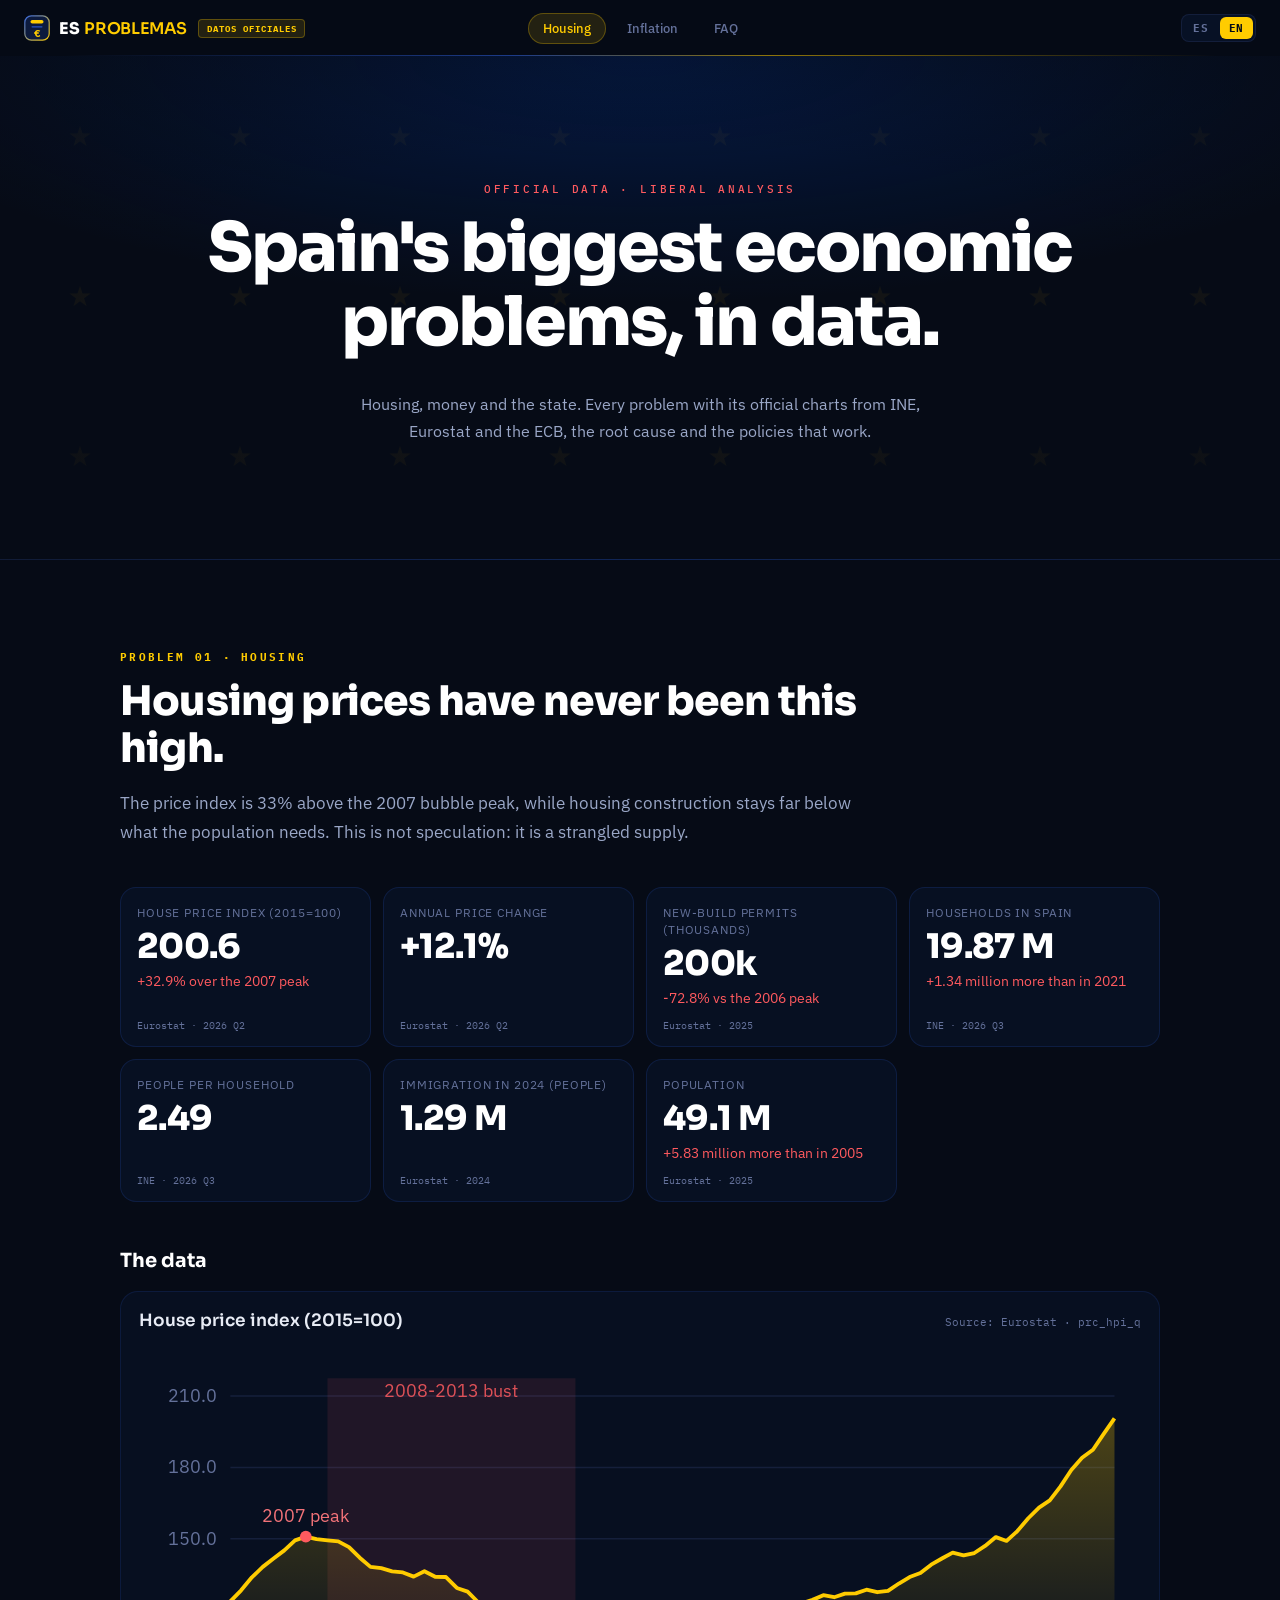
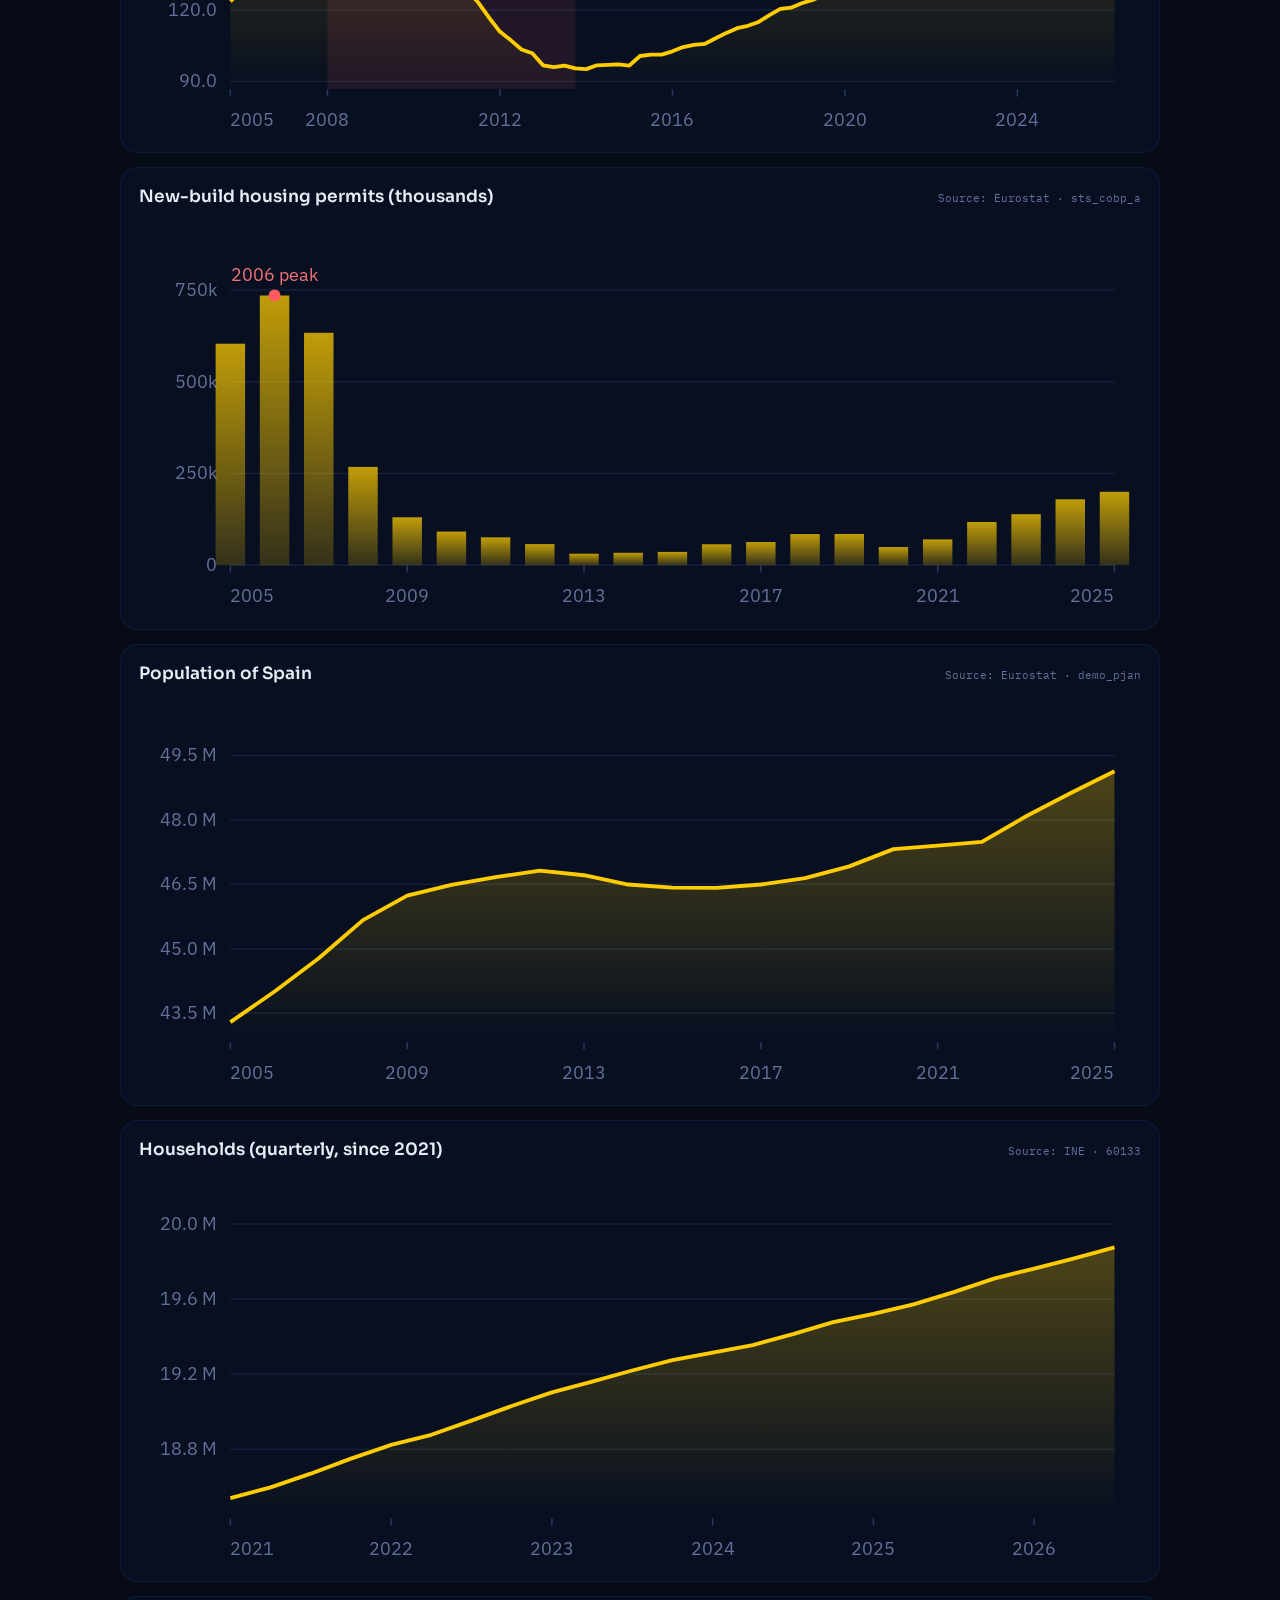
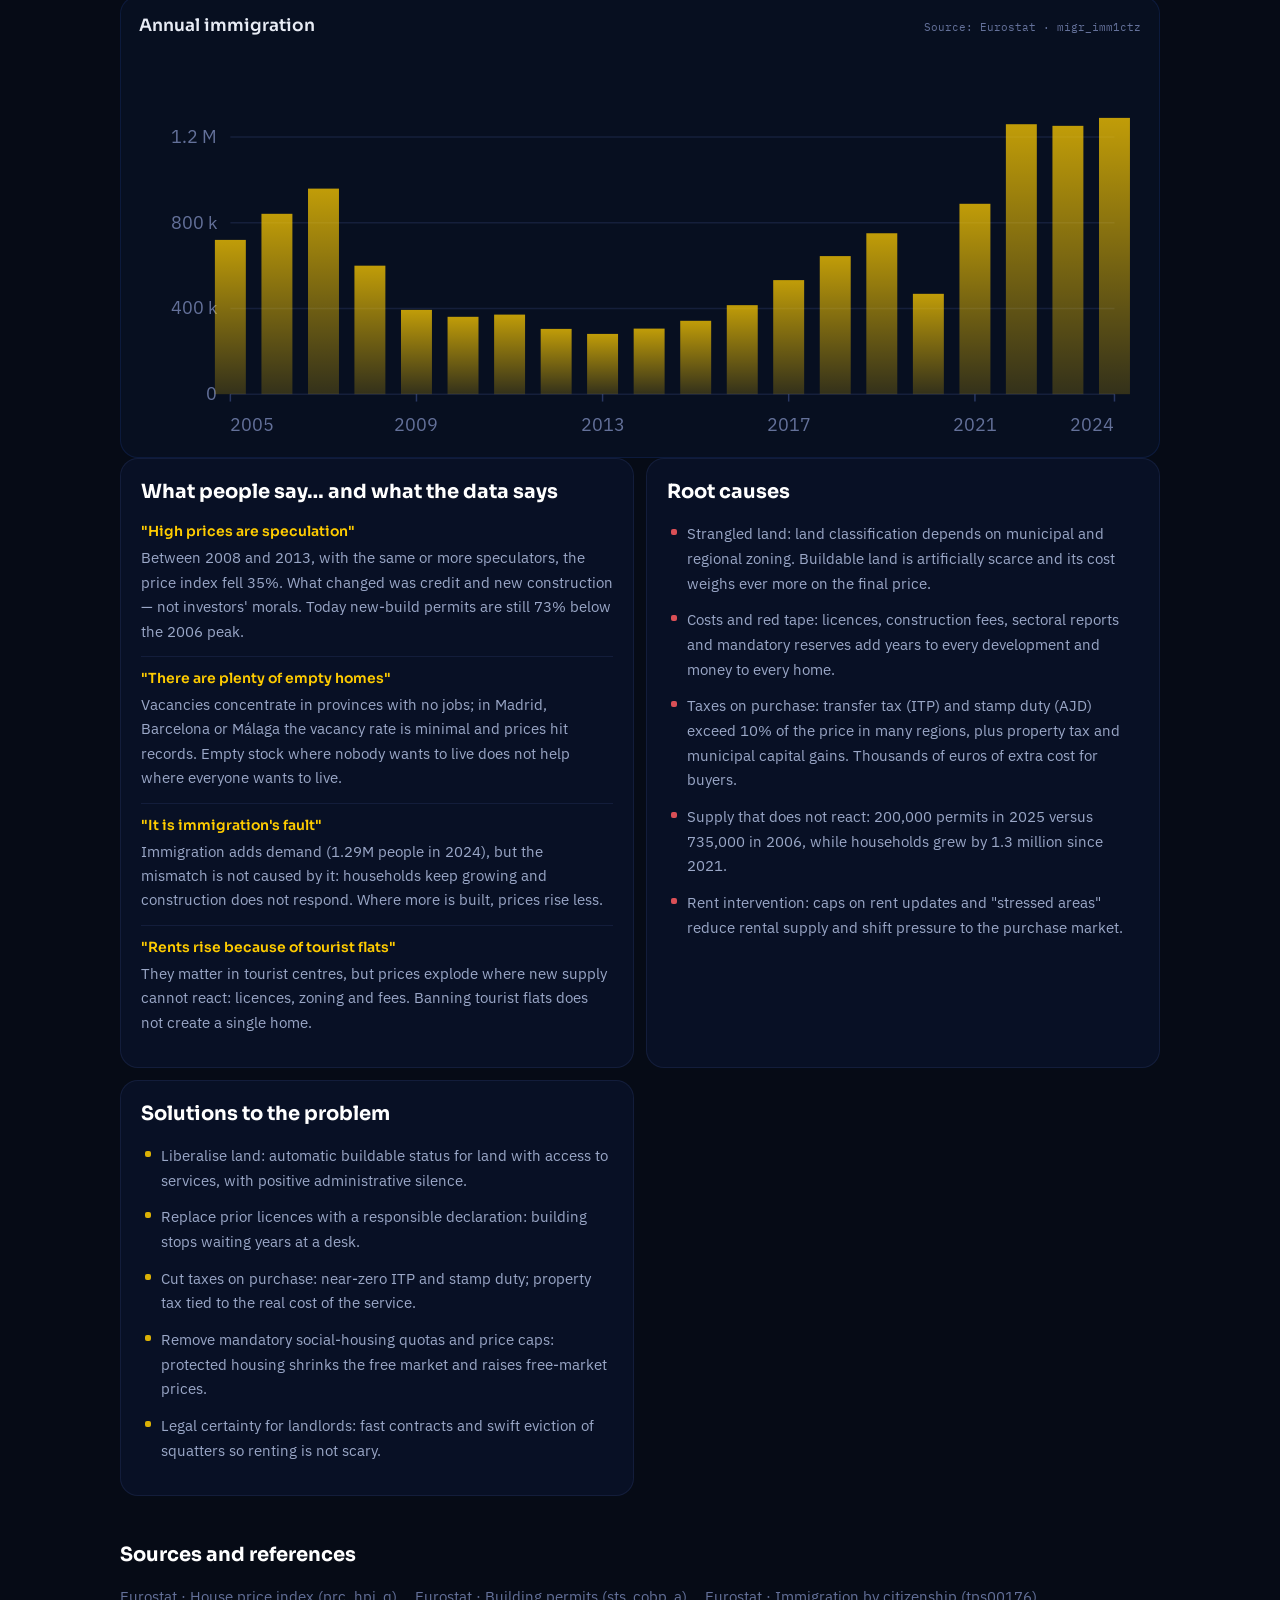
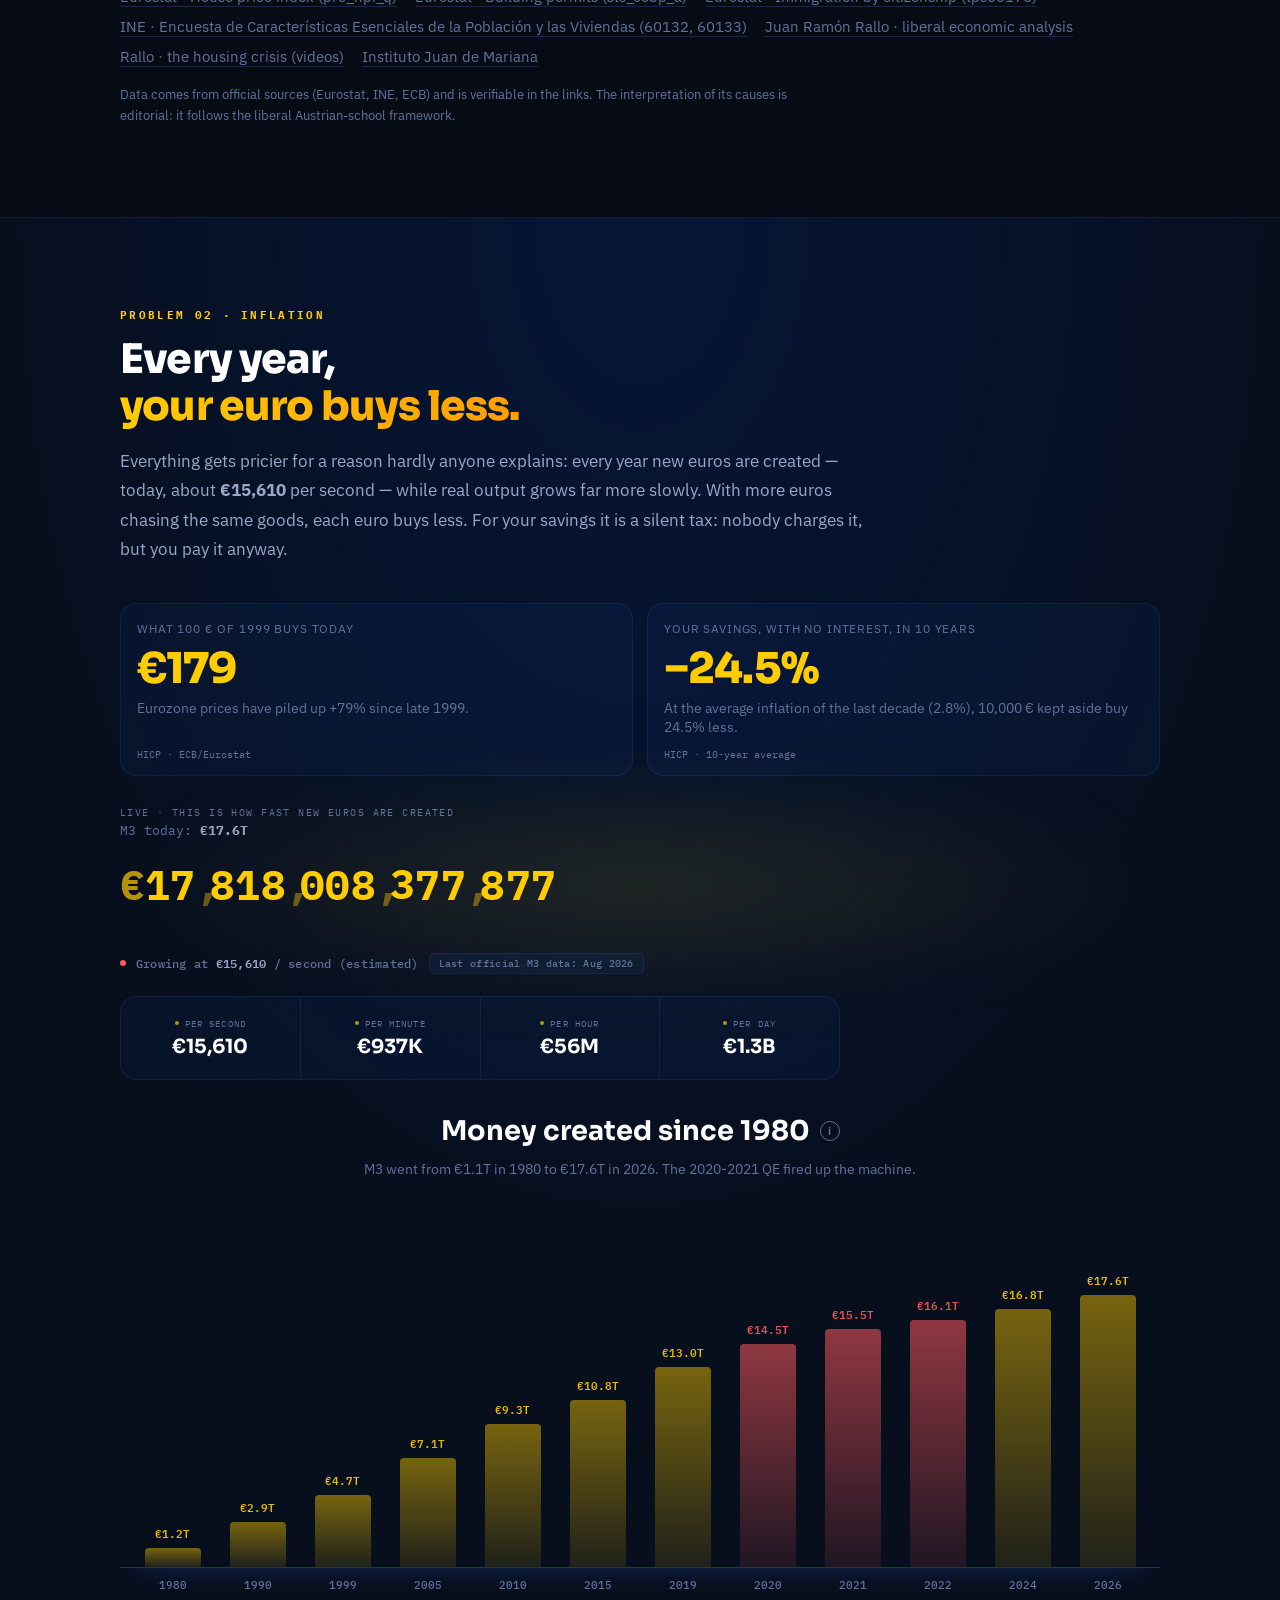
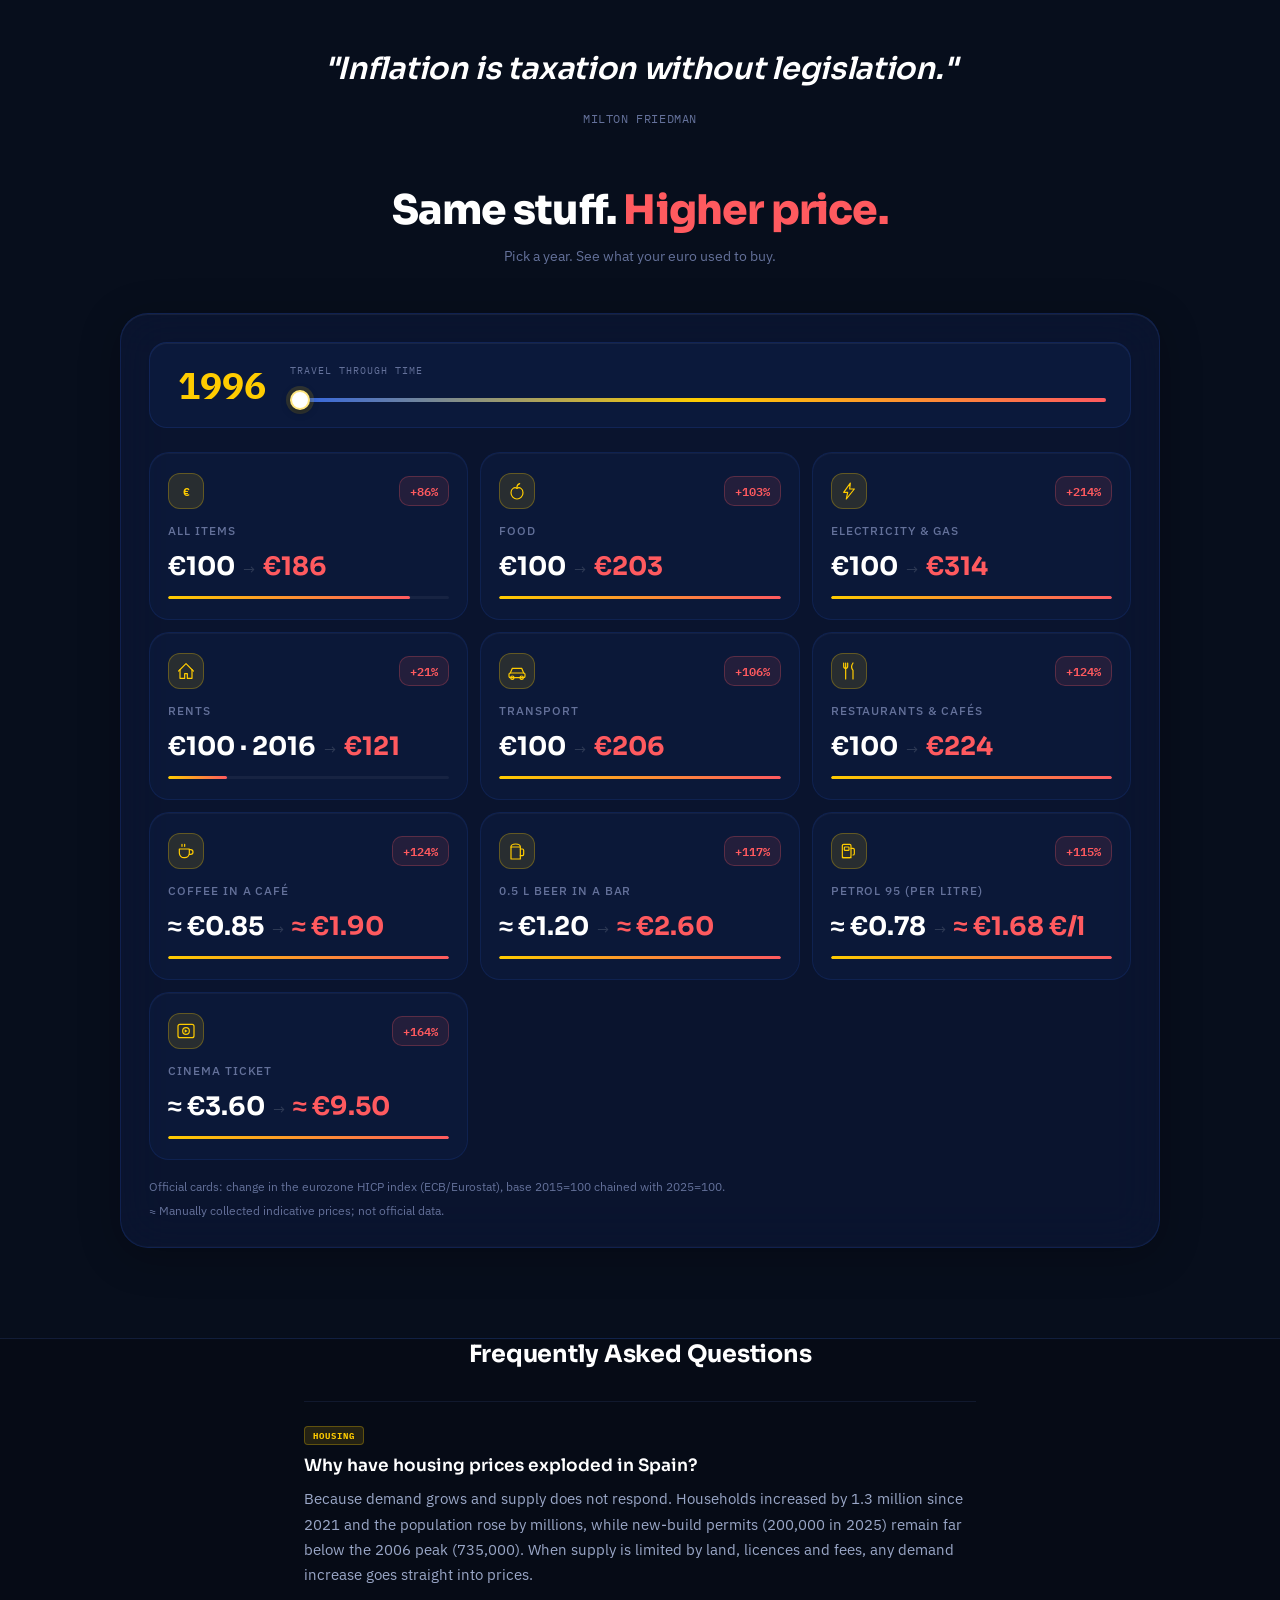
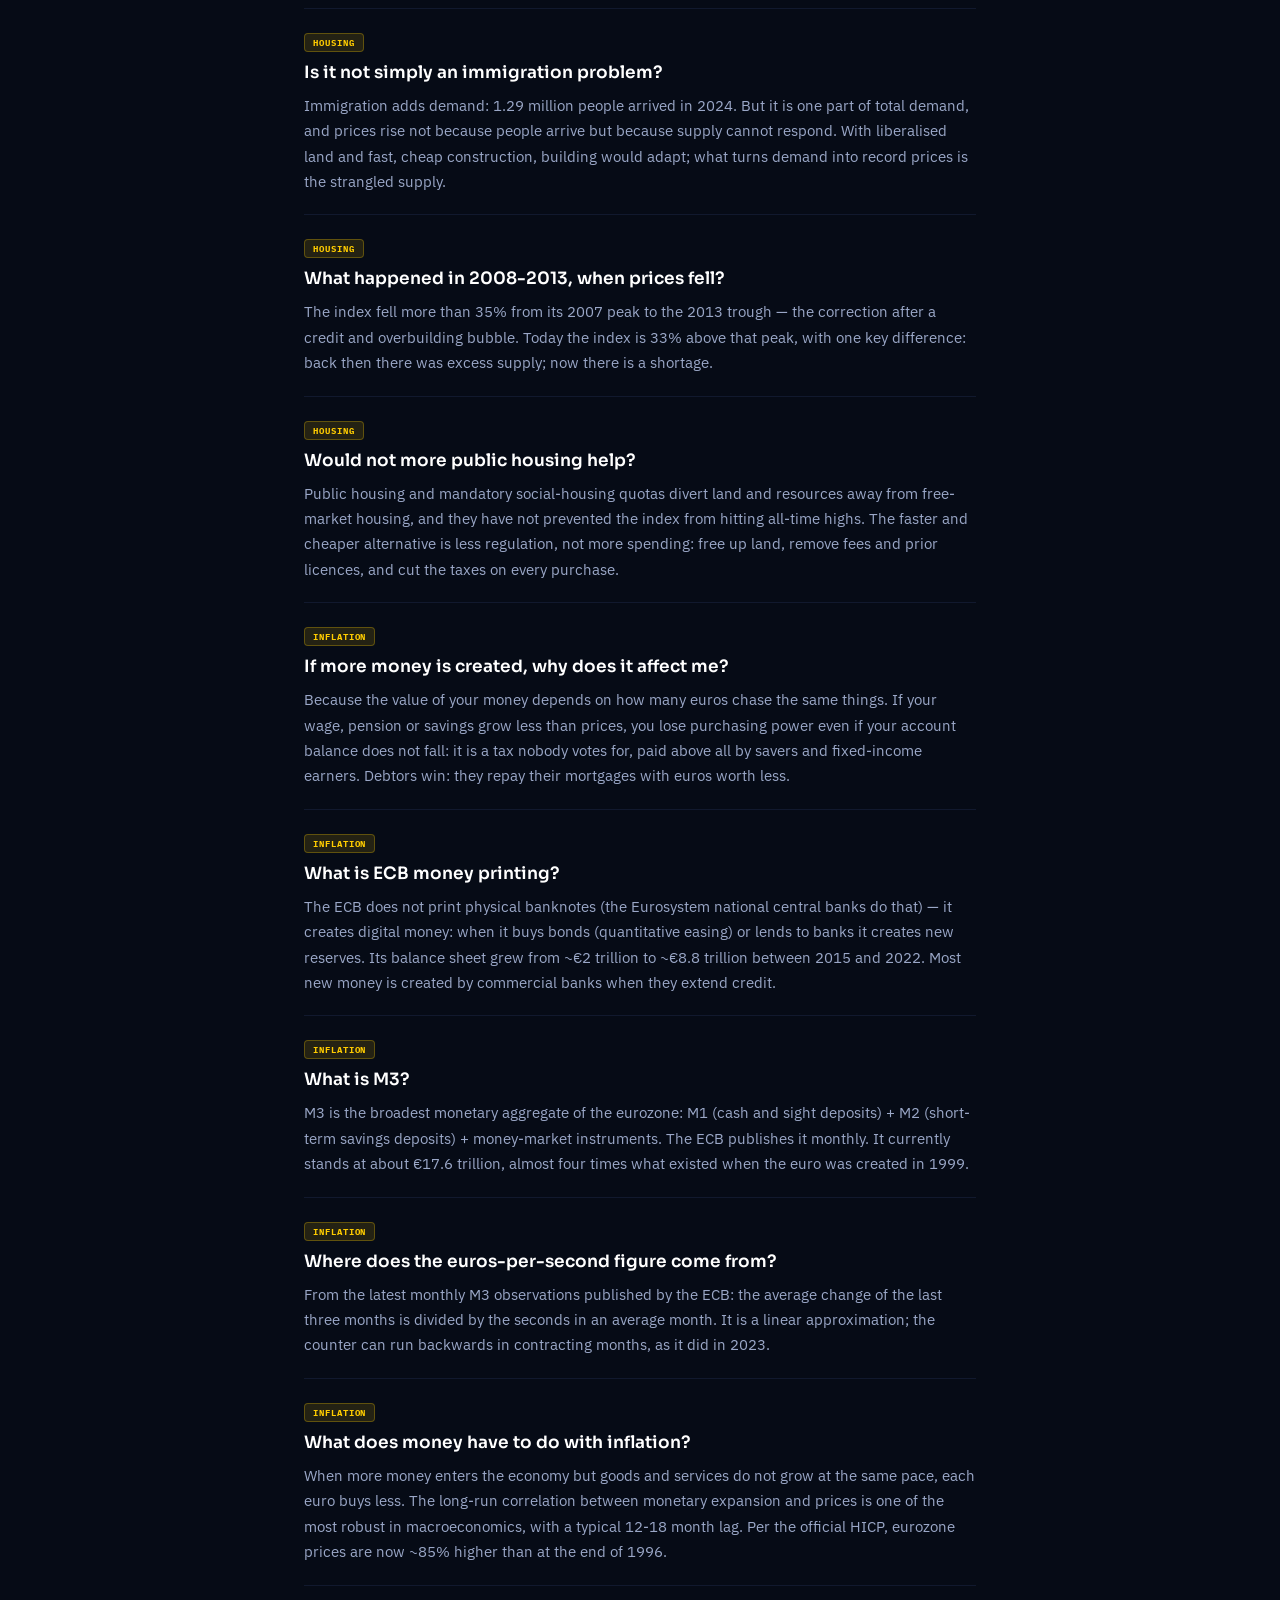
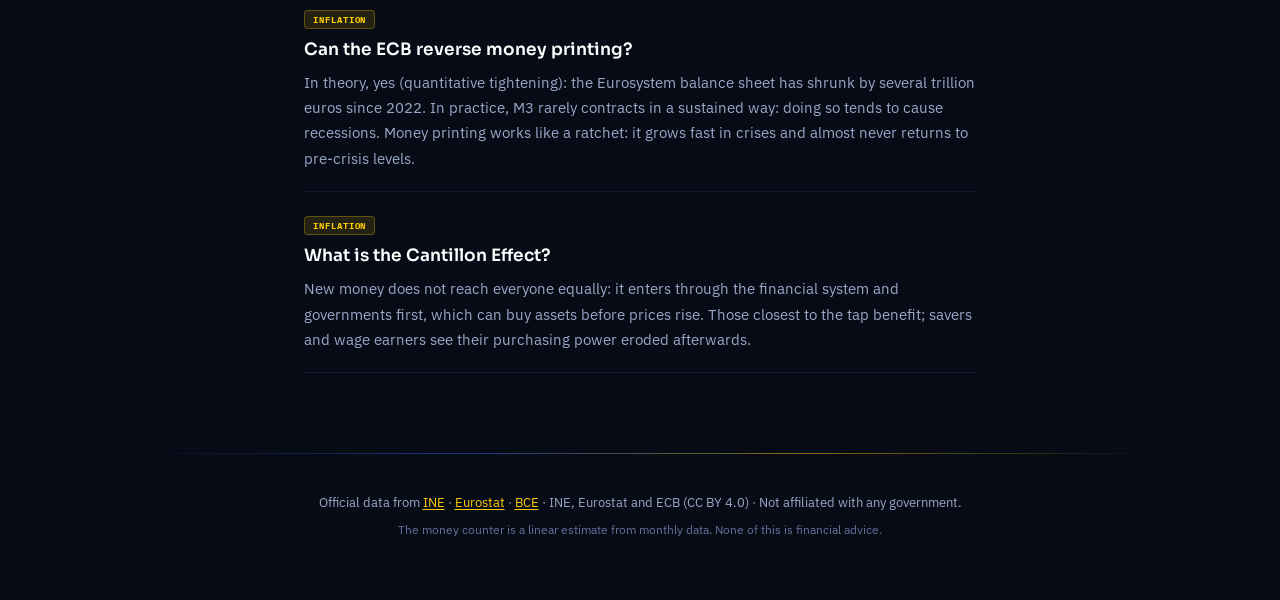
==== commit c40d6257: "Cambiamos enfoque seccion 2 a inflaccion" ====
--- a/frontend/index.html
+++ b/frontend/index.html
@@ -4,7 +4,7 @@
     <meta charset="UTF-8">
     <meta name="viewport" content="width=device-width, initial-scale=1.0">
     <title>ESProblemas — Los grandes problemas económicos de España, con datos</title>
-    <meta name="description" content="Vivienda, dinero y Estado: los grandes problemas económicos de España con gráficos de fuentes oficiales (INE, Eurostat, BCE), su causa de raíz y el análisis liberal. / Spain's biggest economic problems in official data.">
+    <meta name="description" content="Vivienda, precios y Estado: los grandes problemas económicos de España con gráficos de fuentes oficiales (INE, Eurostat, BCE), su causa de raíz y el análisis liberal. / Spain's biggest economic problems in official data.">
     <meta property="og:title" content="ESProblemas — Spain's economic problems, in official data">
     <meta property="og:description" content="Housing prices 33% above the 2007 bubble peak. €17.6 trillion of eurozone money supply. Every problem with its official chart and root cause.">
     <meta property="og:type" content="website">
@@ -19,7 +19,7 @@
         "mainEntity": [
             {"@type": "Question", "name": "¿Por qué se han disparado los precios de la vivienda en España?", "acceptedAnswer": {"@type": "Answer", "text": "Porque la demanda crece y la oferta no responde. Los hogares han aumentado en 1,3 millones desde 2021 mientras los visados de obra nueva (200.000 en 2025) siguen muy por debajo del máximo de 2006 (735.000). Cuando la oferta está limitada por suelo, licencias y tasas, cualquier aumento de demanda se traslada al precio."}},
             {"@type": "Question", "name": "¿Qué pasó en 2008-2013, cuando los precios cayeron?", "acceptedAnswer": {"@type": "Answer", "text": "El índice de precios de la vivienda cayó más de un 35% entre sus máximos de 2007 y el suelo de 2013. Fue el ajuste tras una burbuja de crédito y sobreconstrucción. Hoy el índice está un 33% por encima de aquel pico, pero con una diferencia clave: entonces sobraba oferta; ahora falta."}},
-            {"@type": "Question", "name": "¿Qué es la impresión de dinero del BCE?", "acceptedAnswer": {"@type": "Answer", "text": "El BCE crea dinero digital cuando compra bonos o presta a la banca. Su balance pasó de ~2 a ~8,8 billones de euros entre 2015 y 2022. La masa monetaria M3 de la eurozona ronda los 17,6 billones de euros."}},
+            {"@type": "Question", "name": "¿Por qué sube todo de precio?", "acceptedAnswer": {"@type": "Answer", "text": "Porque cada año se crean euros nuevos (unos 15.600 por segundo) mientras la producción real no crece al mismo ritmo. Con más euros persiguiendo los mismos bienes, cada euro compra menos. Según el HICP oficial, los precios de la eurozona son hoy alrededor de un 88% más altos que en 1999."}},
             {"@type": "Question", "name": "¿De dónde salen los datos de ESProblemas?", "acceptedAnswer": {"@type": "Answer", "text": "De fuentes oficiales: Eurostat (índice de precios de la vivienda, visados, inmigración, población), INE (hogares y tamaño del hogar) y Banco Central Europeo (agregados monetarios). Todos los enlaces a las fuentes están citados en el sitio."}}
         ]
     }
@@ -54,7 +54,7 @@
     </div>
     <nav class="header-links">
         <a href="#vivienda" class="active" data-i18n="nav.housing"></a>
-        <a href="#dinero" data-i18n="nav.money"></a>
+        <a href="#inflacion" data-i18n="nav.inflation"></a>
         <a href="#faq" data-i18n="nav.faq"></a>
     </nav>
     <div class="lang-toggle">
@@ -110,20 +110,22 @@
         </div>
     </section>
 
-    <section class="problem-section alt" id="dinero">
+    <section class="problem-section alt" id="inflacion">
         <div class="problem-inner">
             <div class="problem-head">
-                <div class="problem-eyebrow" data-i18n="money.eyebrow"></div>
+                <div class="problem-eyebrow" data-i18n="infl.eyebrow"></div>
                 <h2 class="problem-title" data-reveal>
-                    <span data-i18n="money.pre"></span><br>
-                    <span class="highlight" id="moneyAmount"></span><br>
-                    <span data-i18n="money.post"></span>
+                    <span data-i18n="infl.headline.pre"></span><br>
+                    <span class="highlight" data-i18n="infl.headline.hl"></span>
                 </h2>
                 <p class="problem-lede" id="moneySub"></p>
             </div>
 
+            <div class="pain-grid" id="inflationCards"></div>
+
             <div class="live-block">
                 <div class="live-label" data-i18n="live.label"></div>
+                <div class="live-note"><span data-i18n="infl.m3note"></span> <strong id="moneyAmount"></strong></div>
                 <div class="counter-block">
                     <div class="counter-glow"></div>
                     <div class="hero-counter" id="heroCounter"></div>
@@ -146,10 +148,10 @@
             </div>
 
             <div class="m3-header">
-                <h3 class="m3-title" data-reveal data-i18n="money.chart.title"></h3>
+                <h3 class="m3-title" data-reveal data-i18n="infl.chart.title"></h3>
                 <button class="info-btn" aria-label="What is M3?">
                     i
-                    <div class="info-tooltip" data-i18n-html="money.chart.info"></div>
+                    <div class="info-tooltip" data-i18n-html="infl.chart.info"></div>
                 </button>
             </div>
             <p class="m3-sub" id="moneyChartSub"></p>
--- a/frontend/assets/style.css
+++ b/frontend/assets/style.css
@@ -538,6 +538,17 @@
     color: white; margin: 46px 0 18px;
 }
 
+.pain-grid { display: grid; grid-template-columns: 1fr 1fr; gap: 14px; margin-bottom: 30px; }
+.pain-card {
+    background: rgba(255, 204, 0, 0.06);
+    border-color: var(--gold-border);
+    padding: 22px 20px 16px;
+}
+.pain-card .metric-value { font-size: 2.5rem; color: var(--gold); }
+.pain-card .metric-extra { color: var(--text-dim); }
+.live-note { font-family: var(--font-mono); font-size: 0.74rem; color: var(--text-dim); margin: 3px 0 0; }
+.live-note strong { color: var(--text-muted); }
+
 .metric-grid { display: grid; grid-template-columns: repeat(4, 1fr); gap: 12px; }
 .metric-card {
     background: rgba(46, 99, 231, 0.06);
@@ -607,6 +618,7 @@
 
 @media (max-width: 900px) {
     .metric-grid { grid-template-columns: repeat(2, 1fr); }
+    .pain-grid { grid-template-columns: 1fr; }
     .charts-grid, .analysis-grid { grid-template-columns: 1fr; }
 }
 @media (max-width: 768px) {
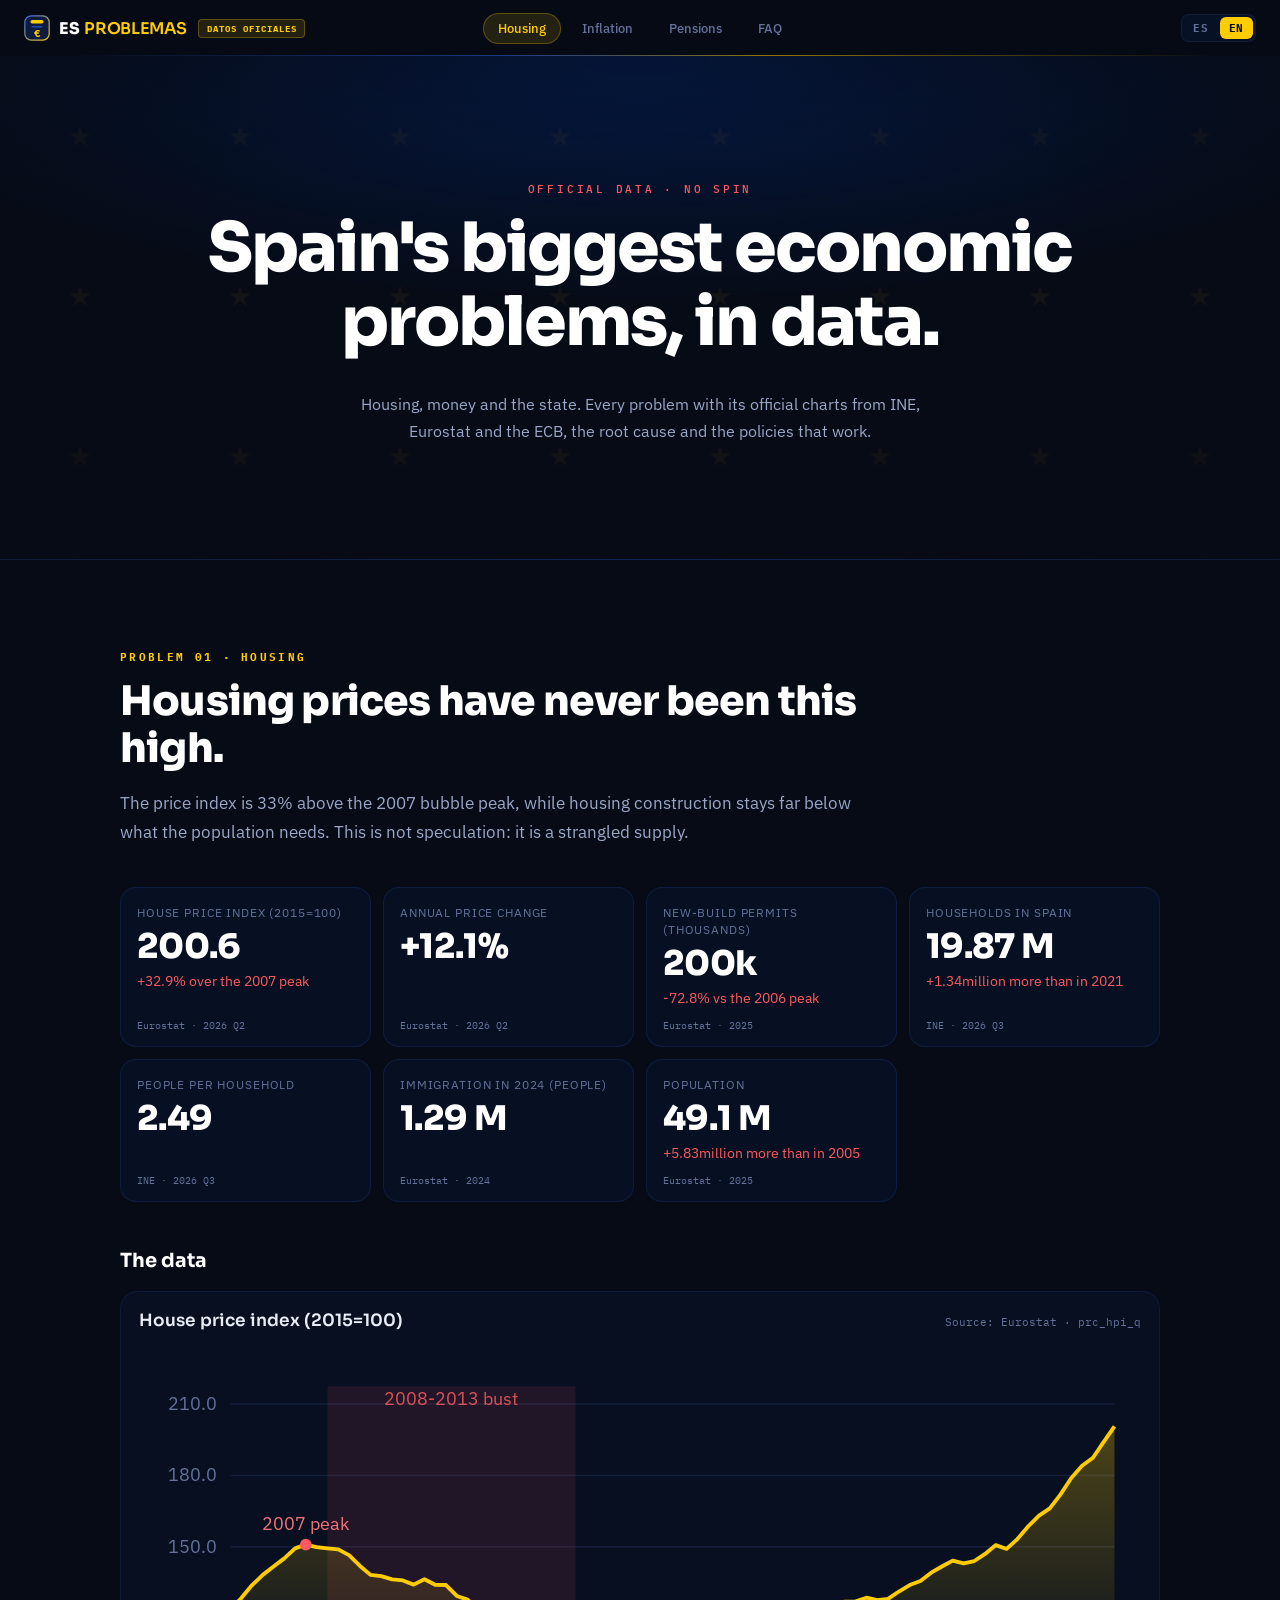
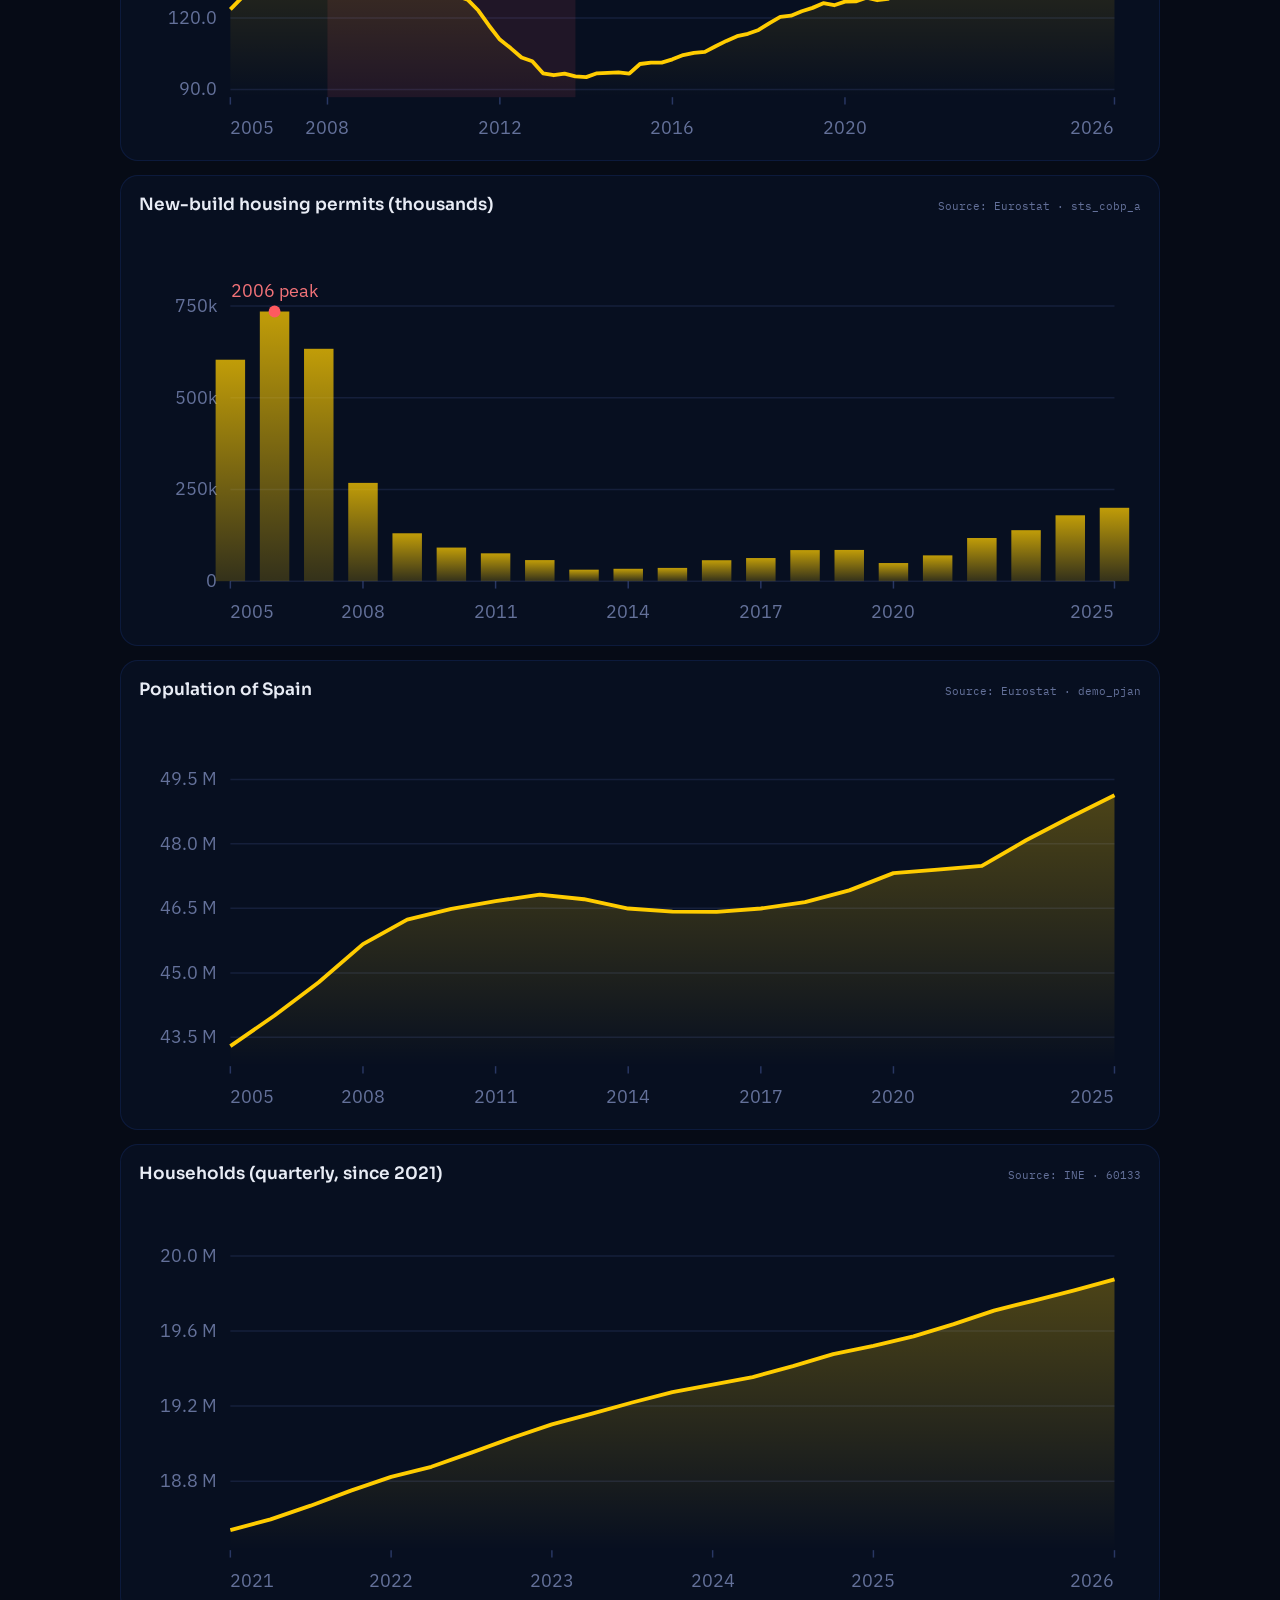
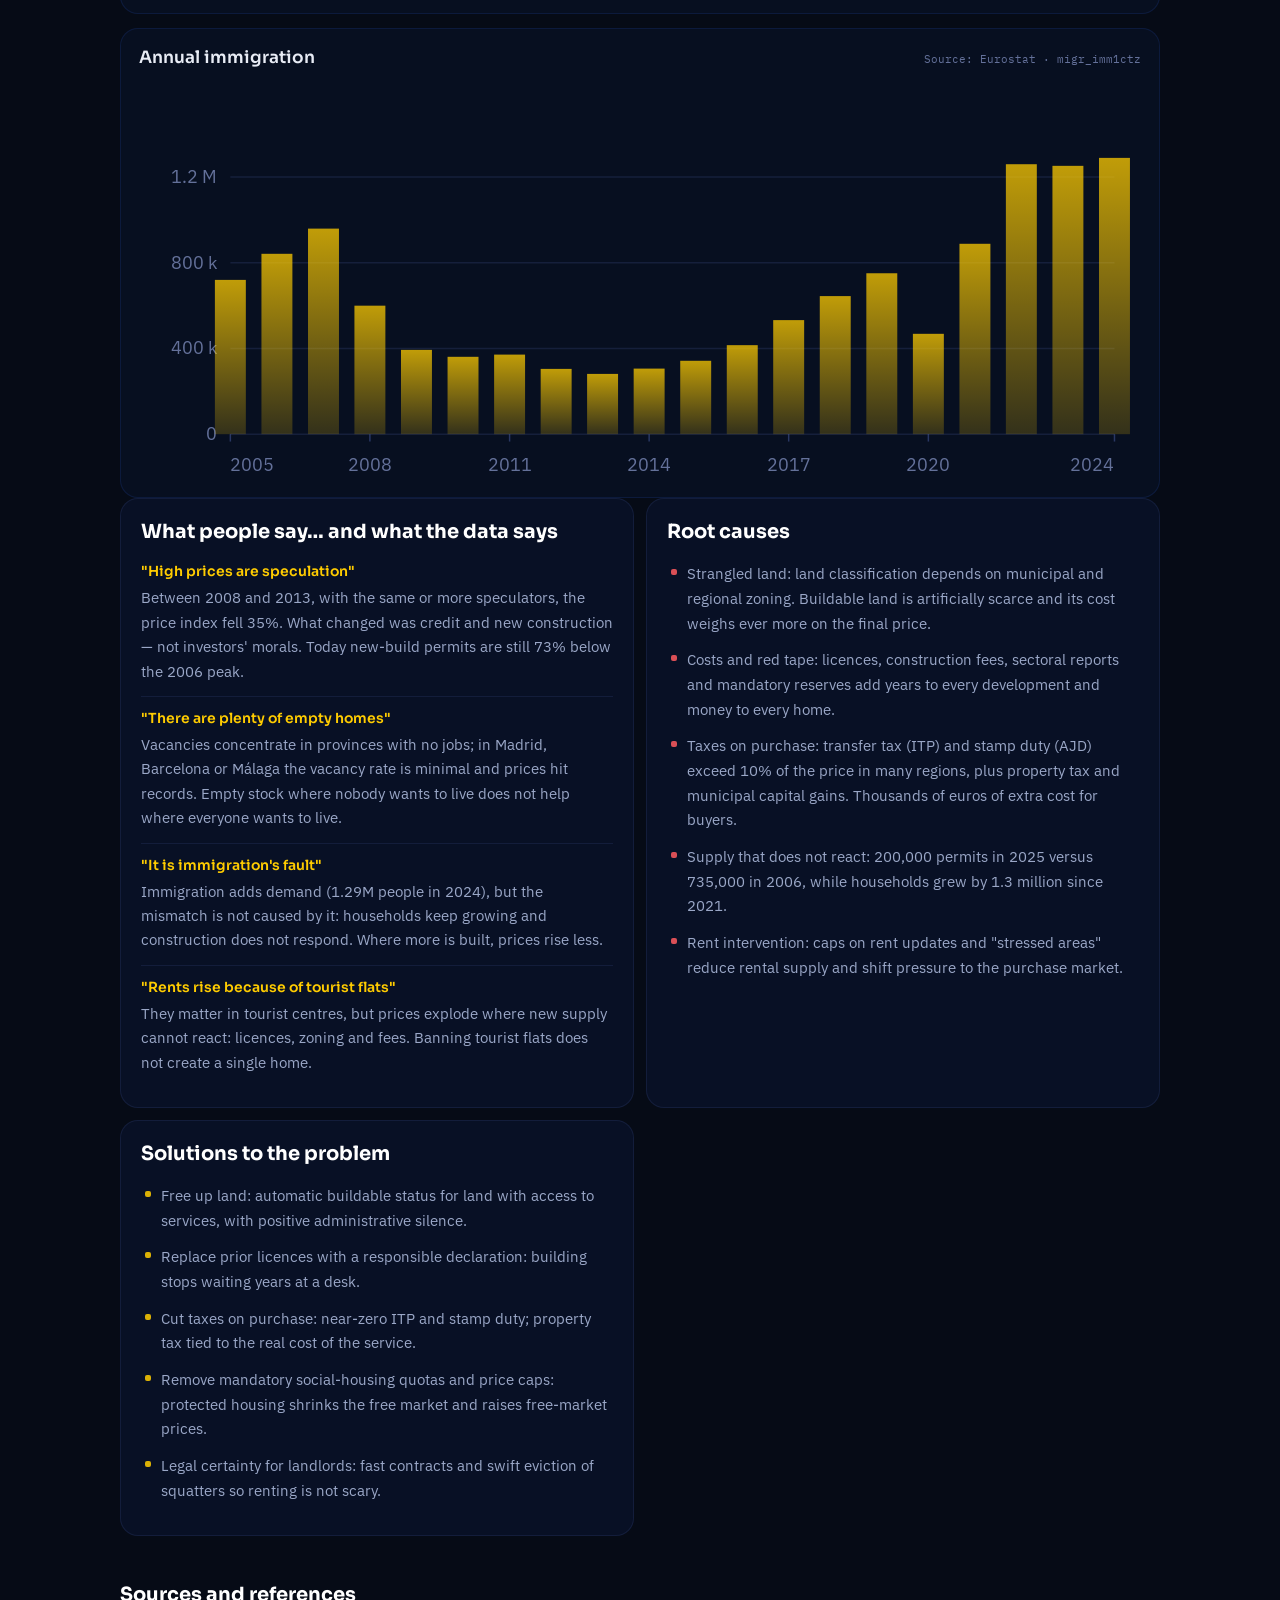
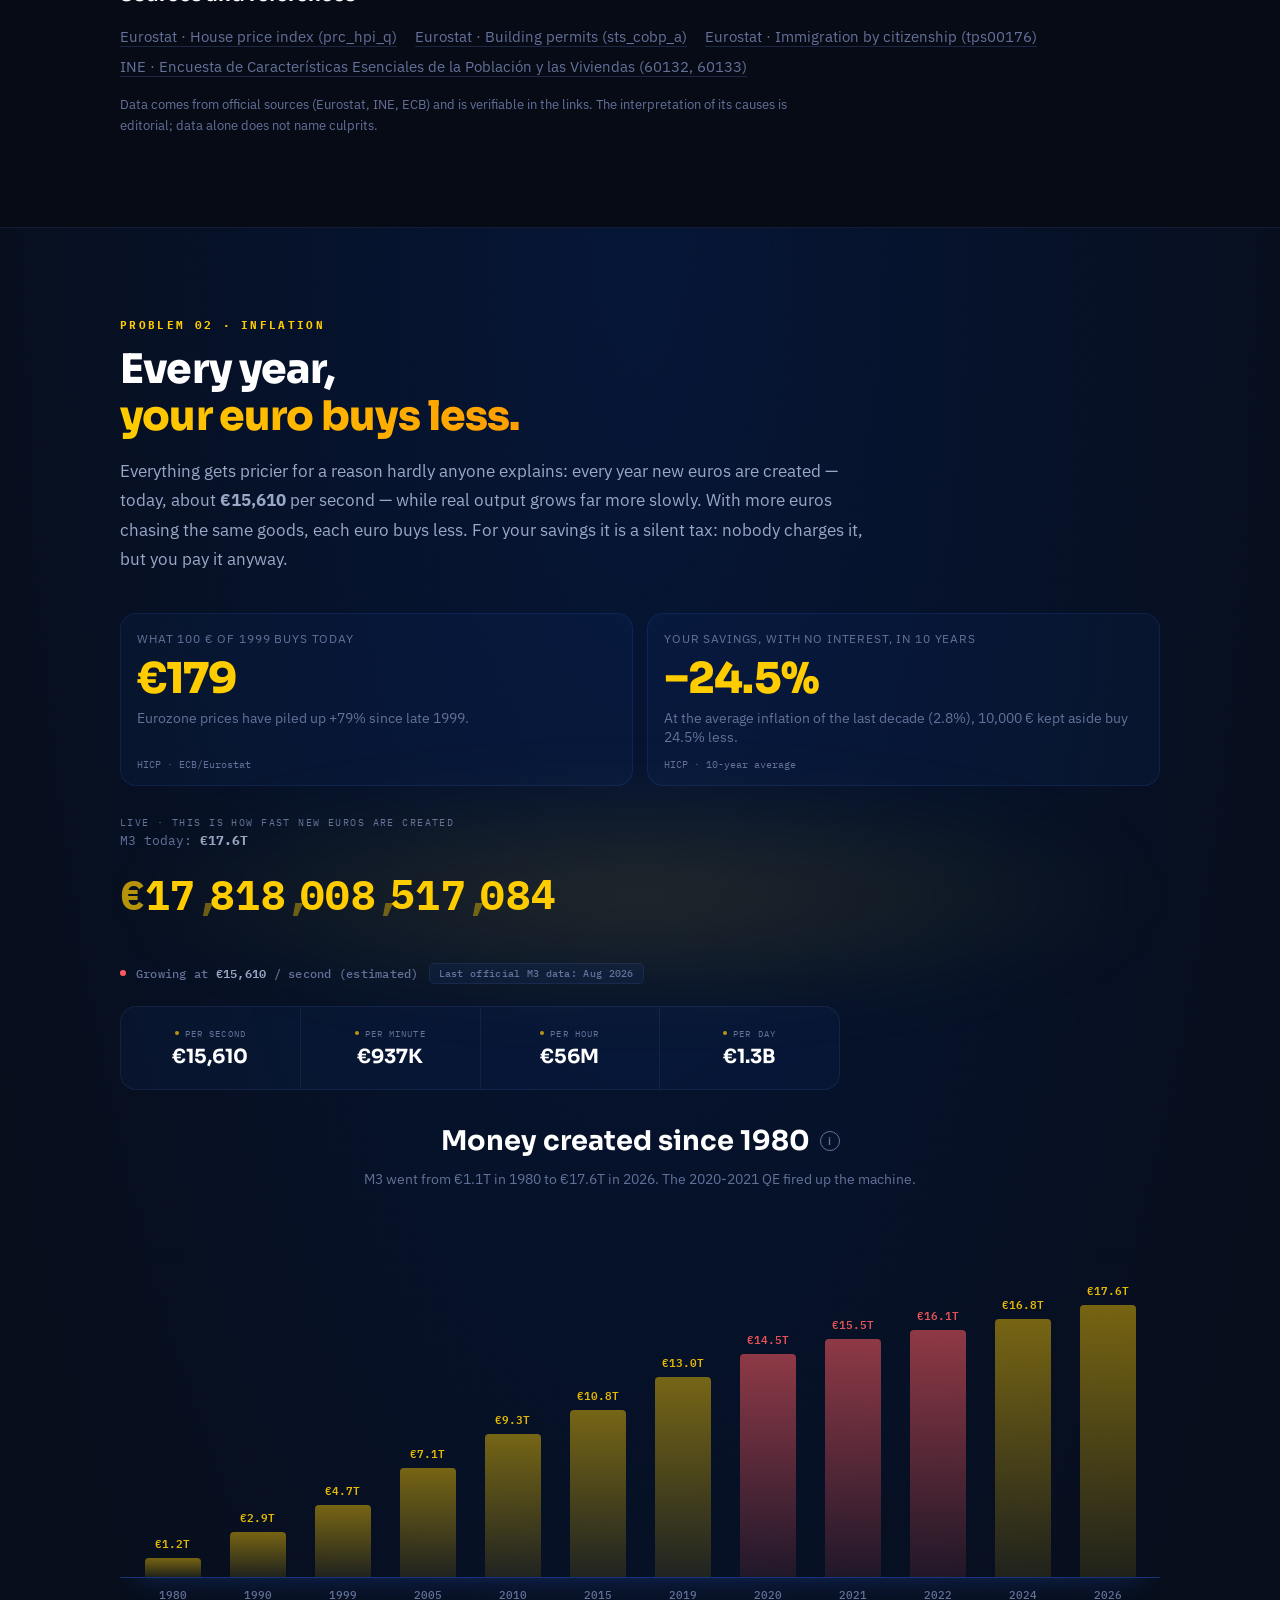
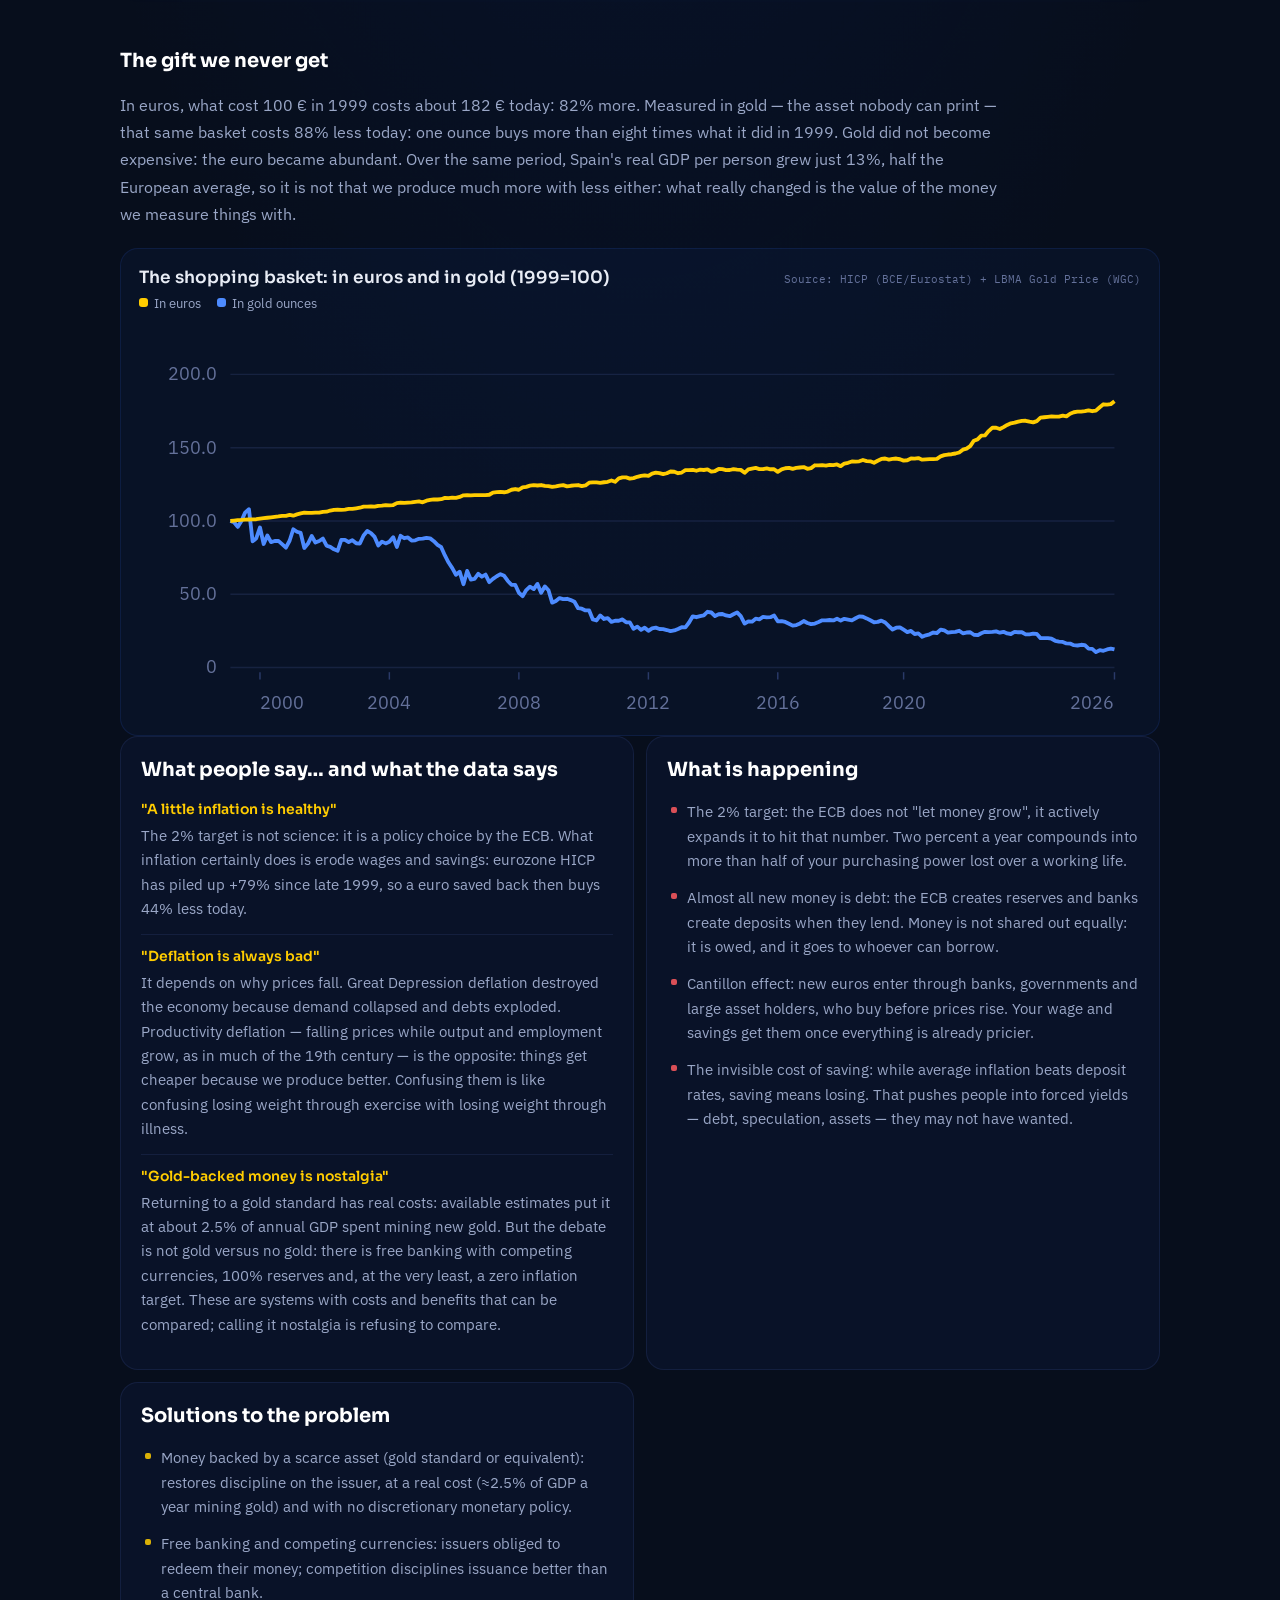
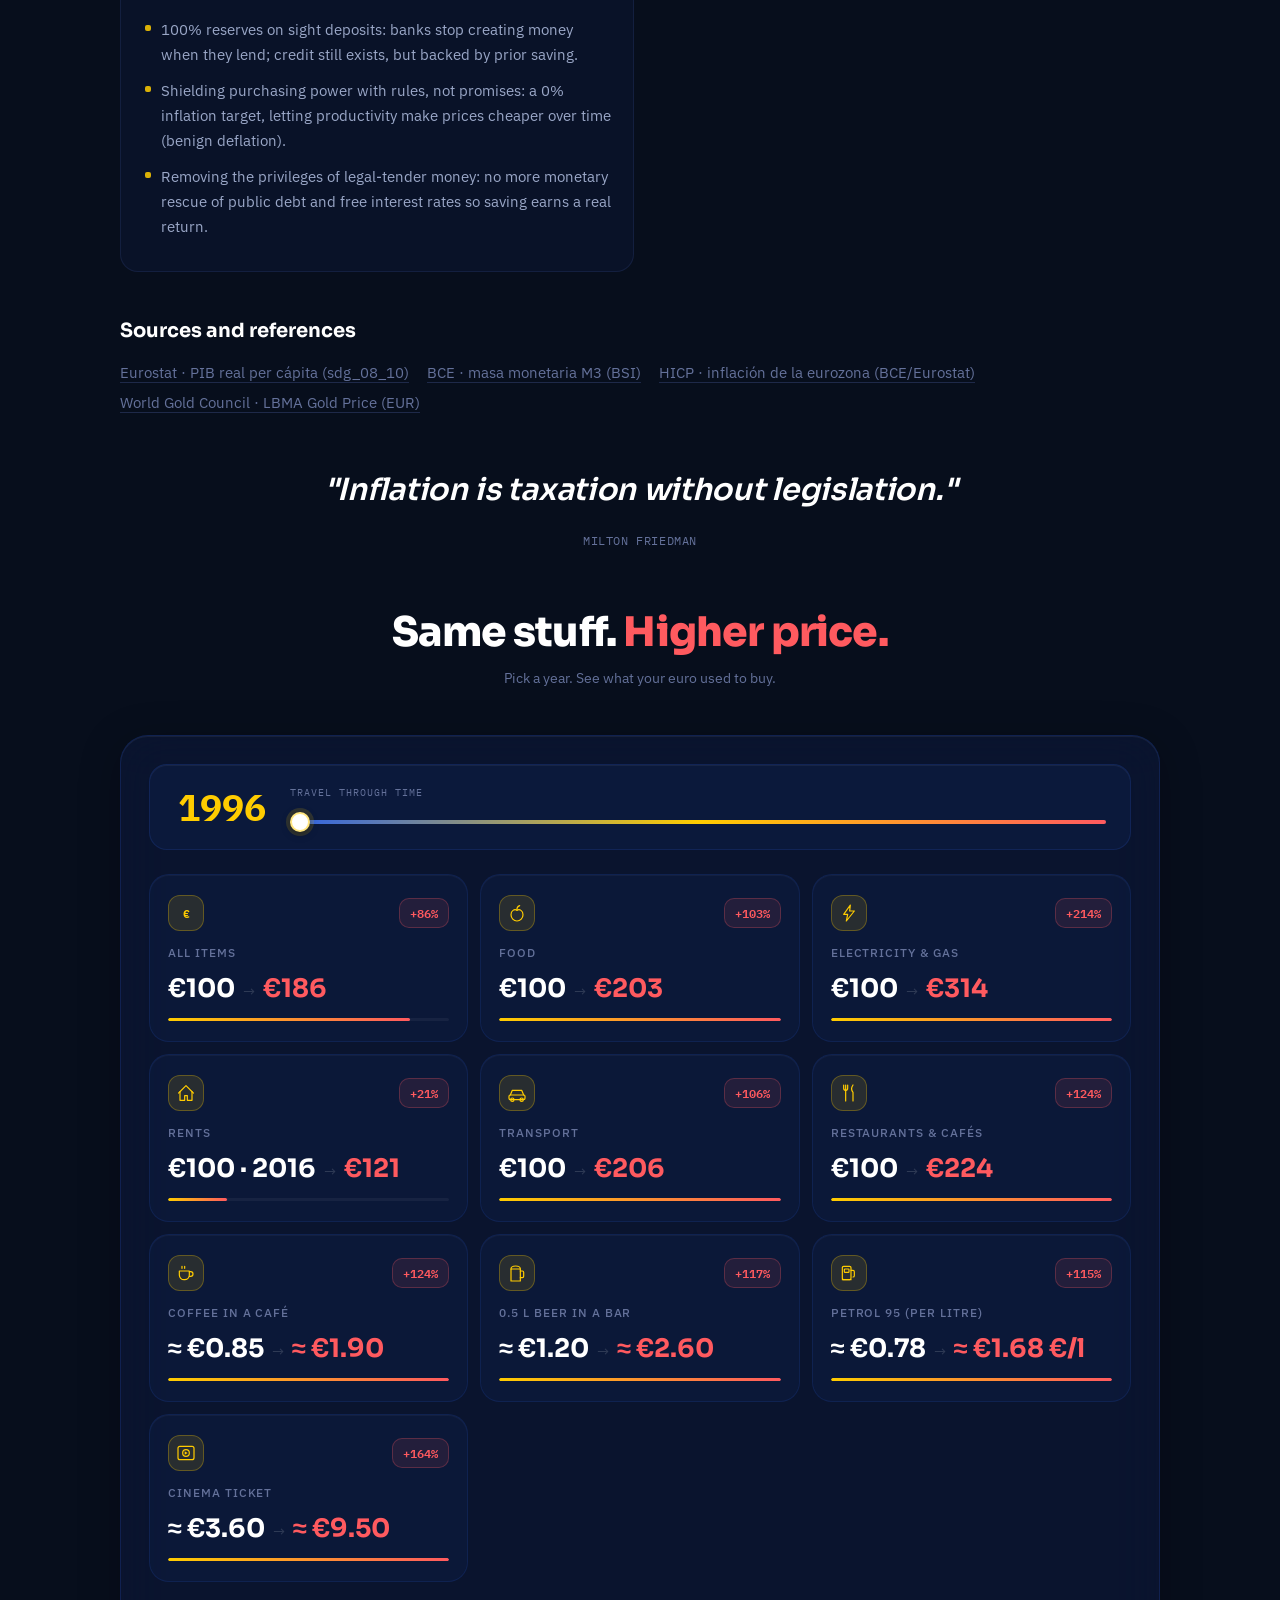
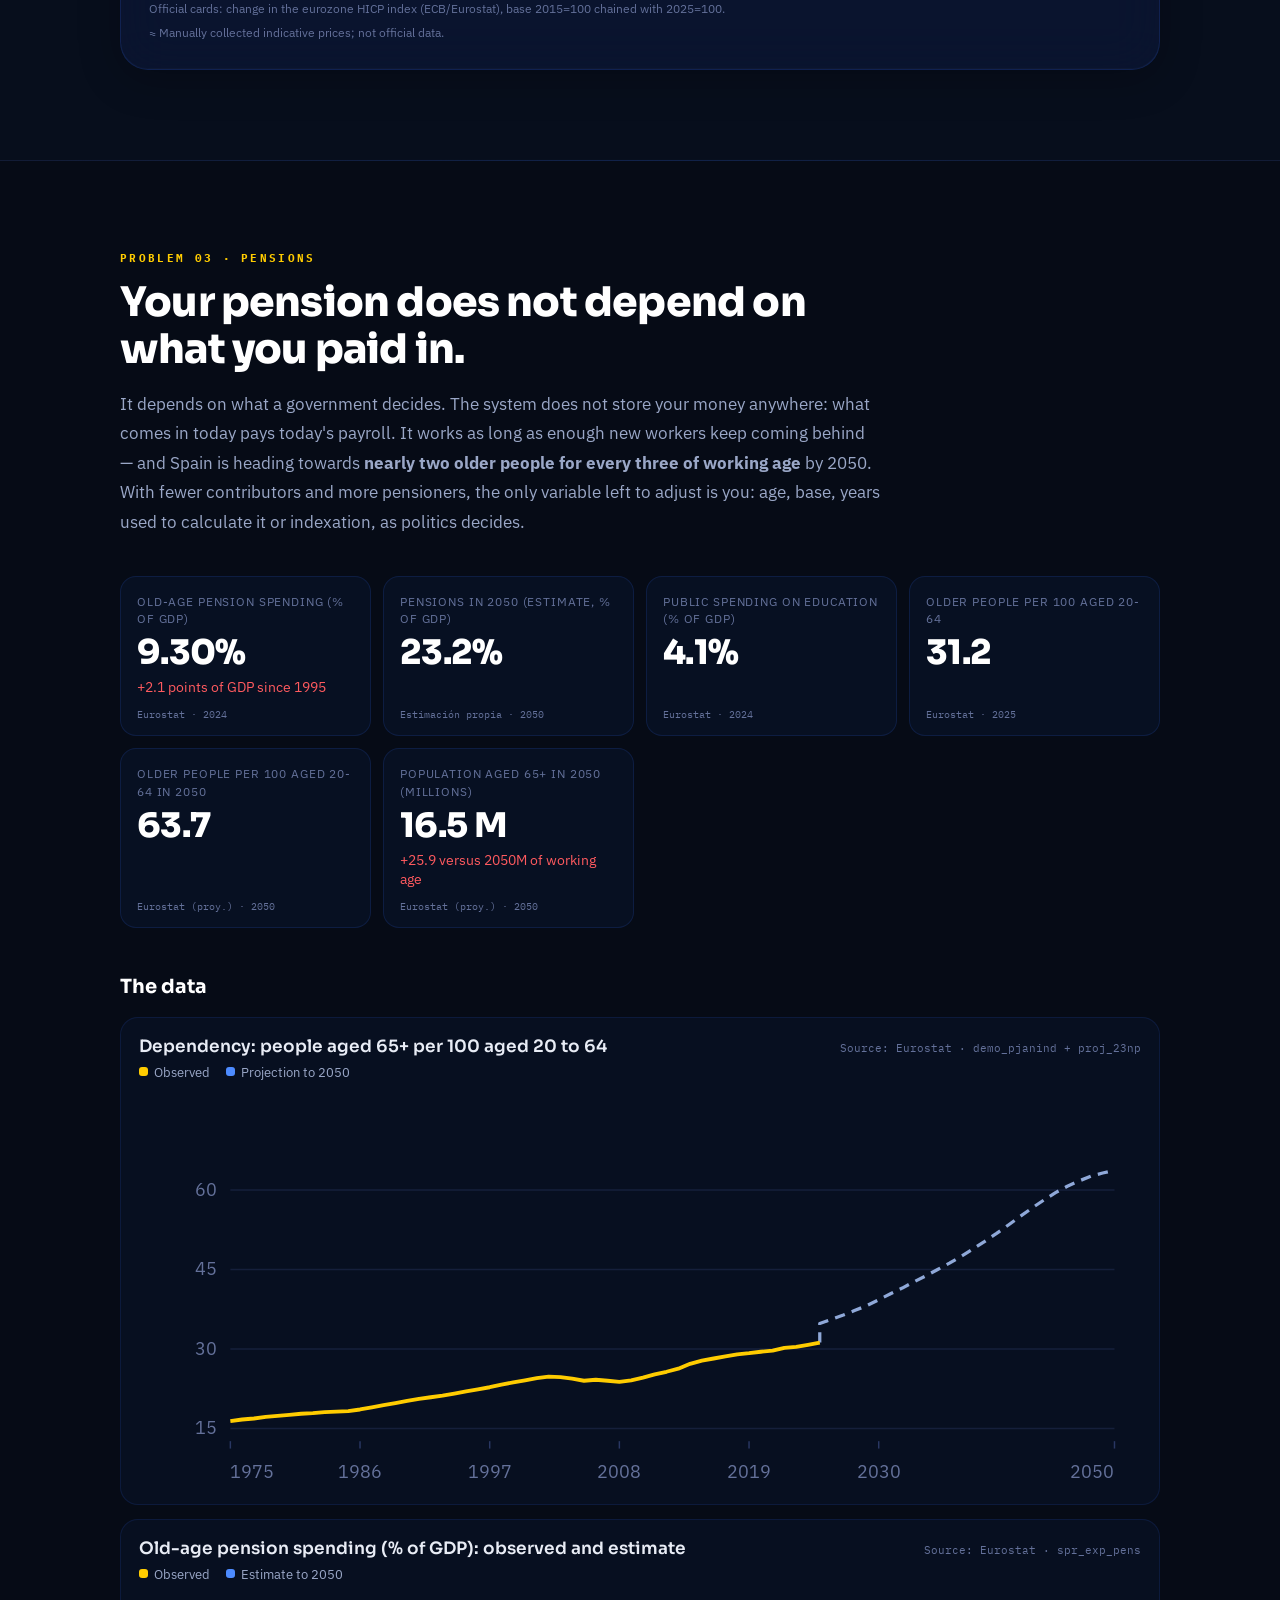
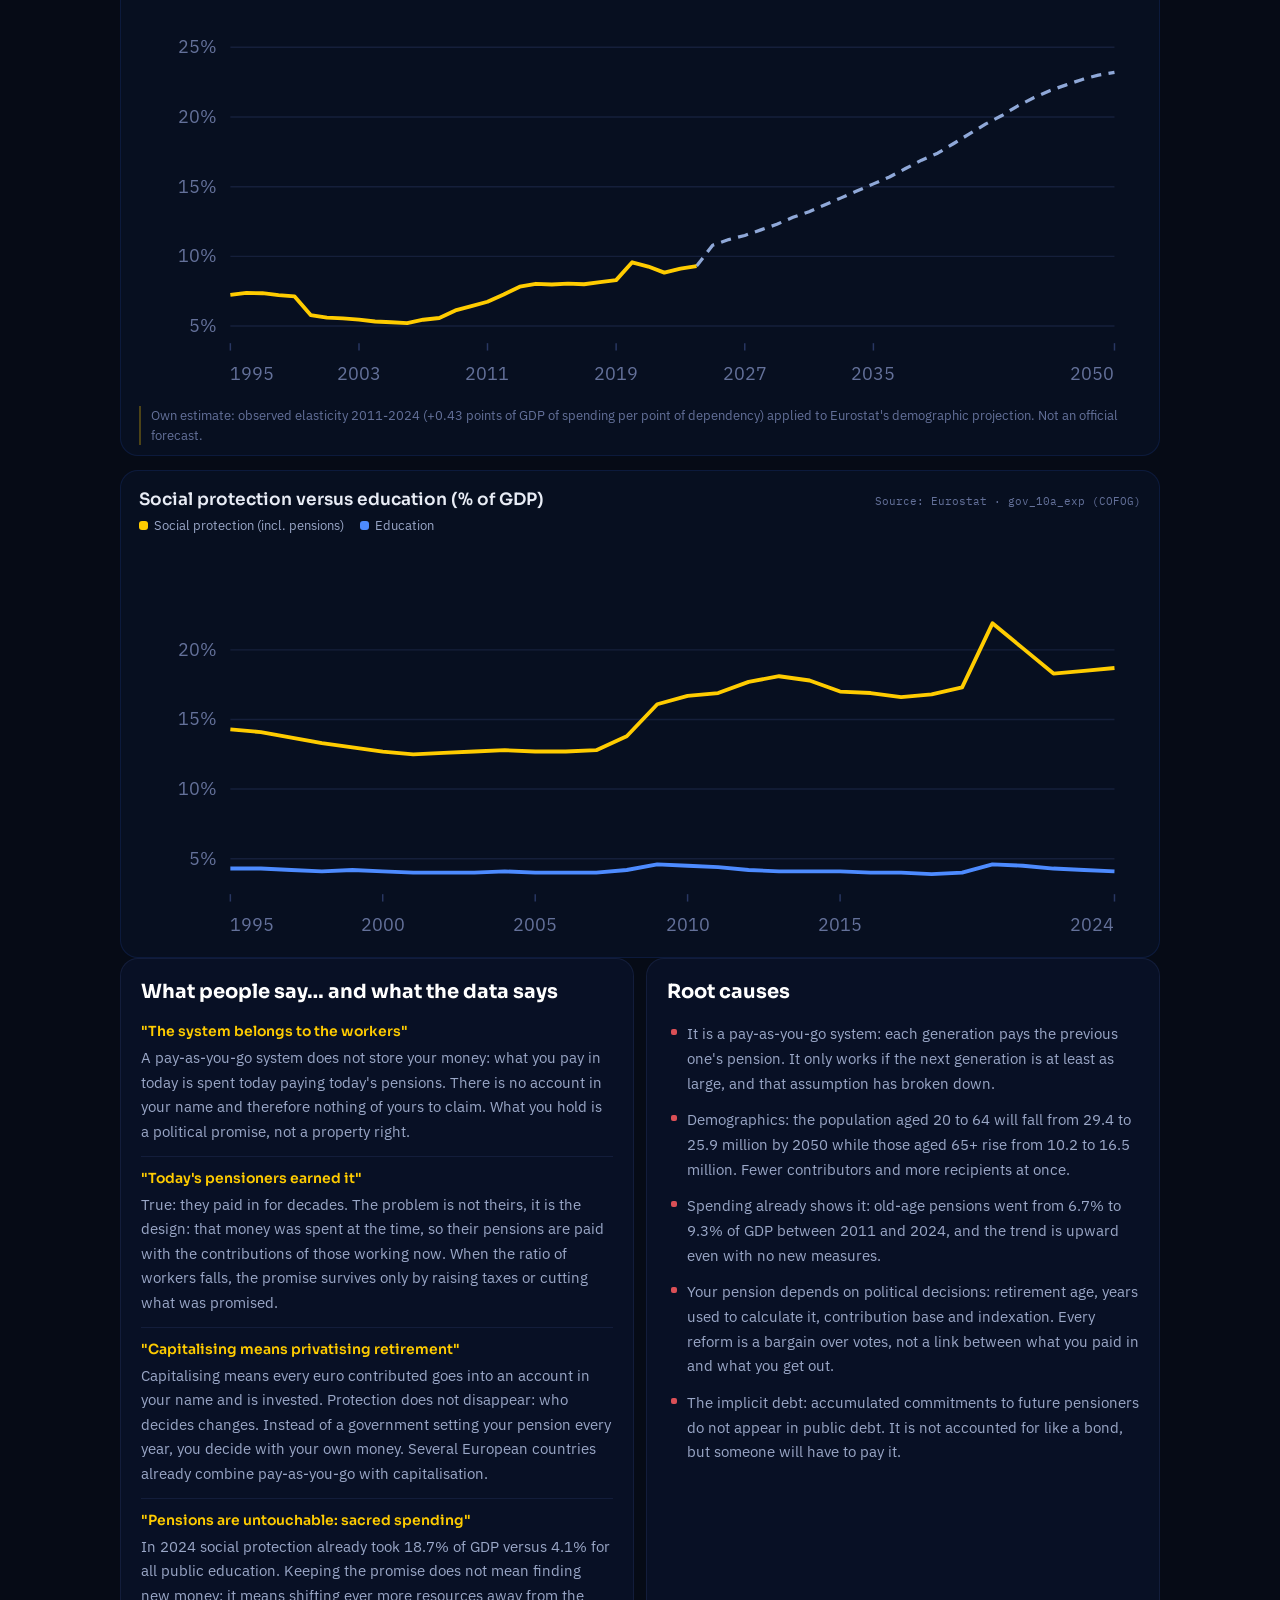
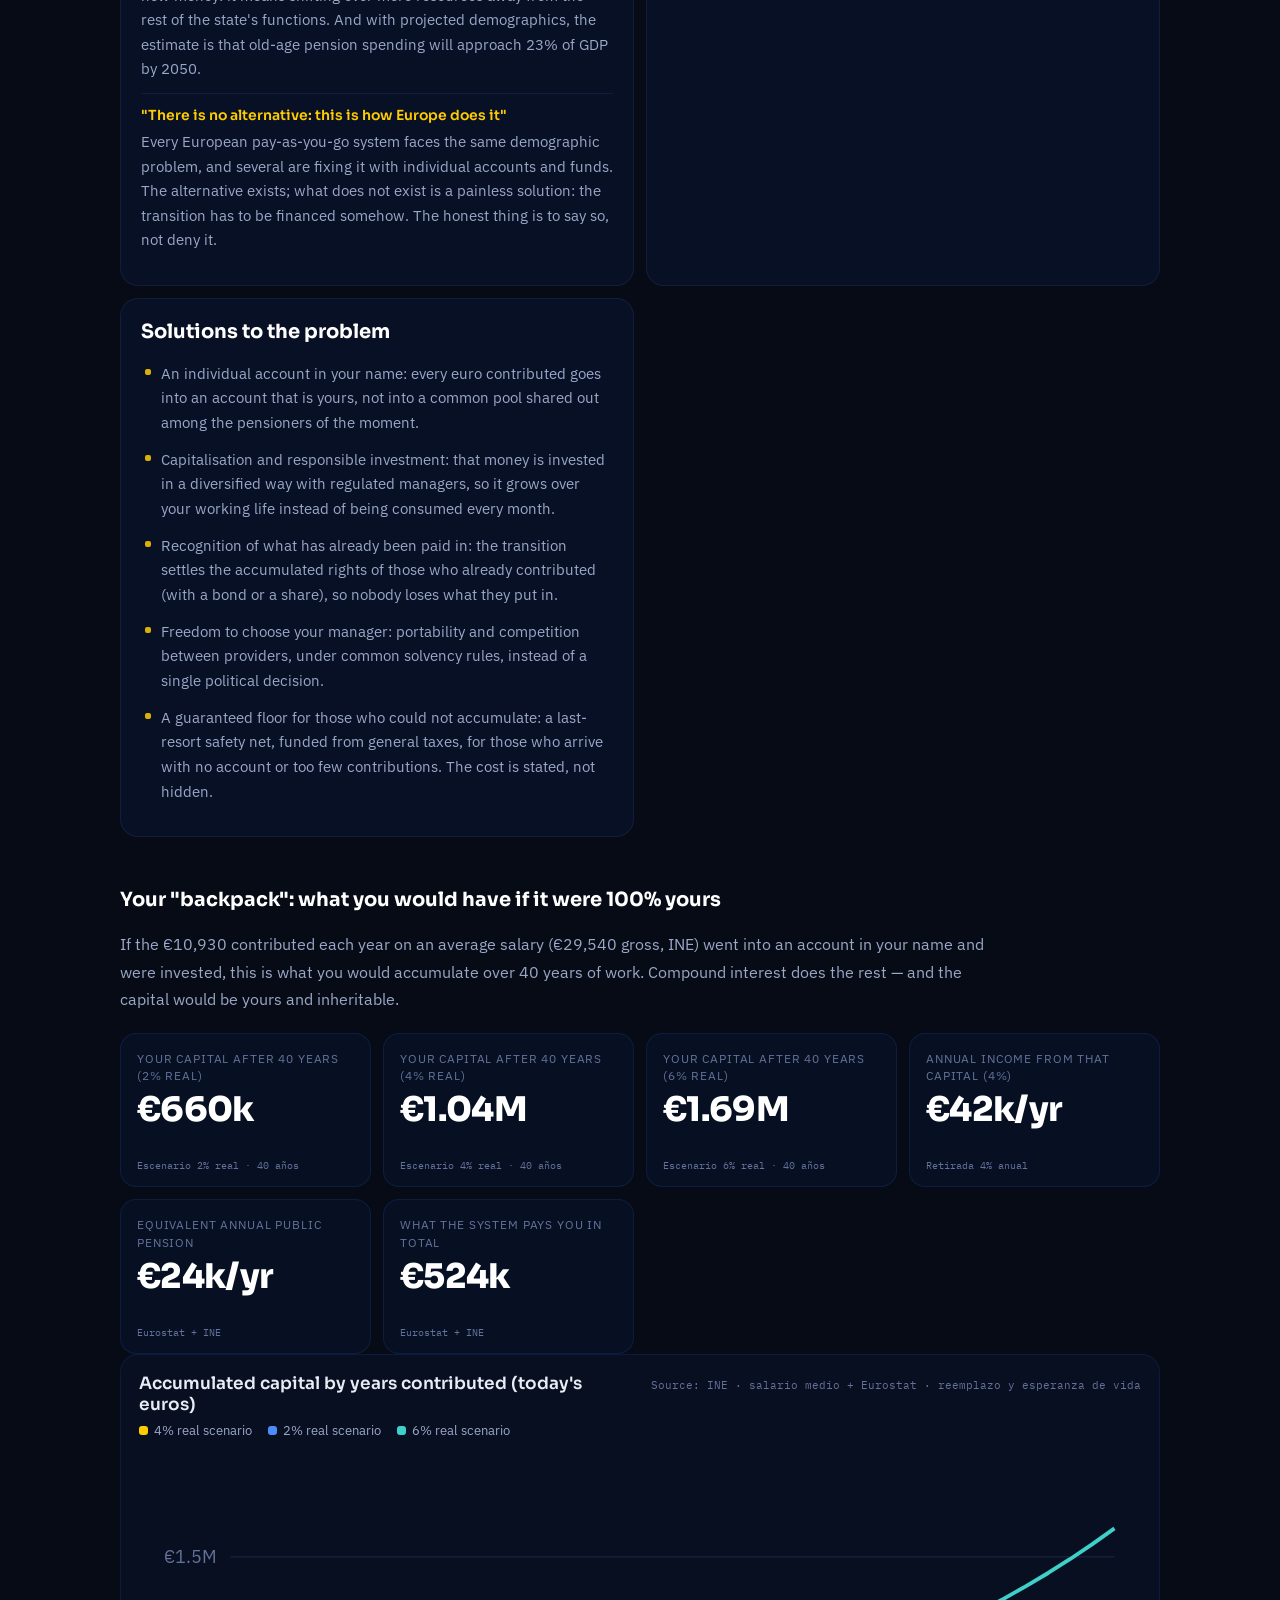
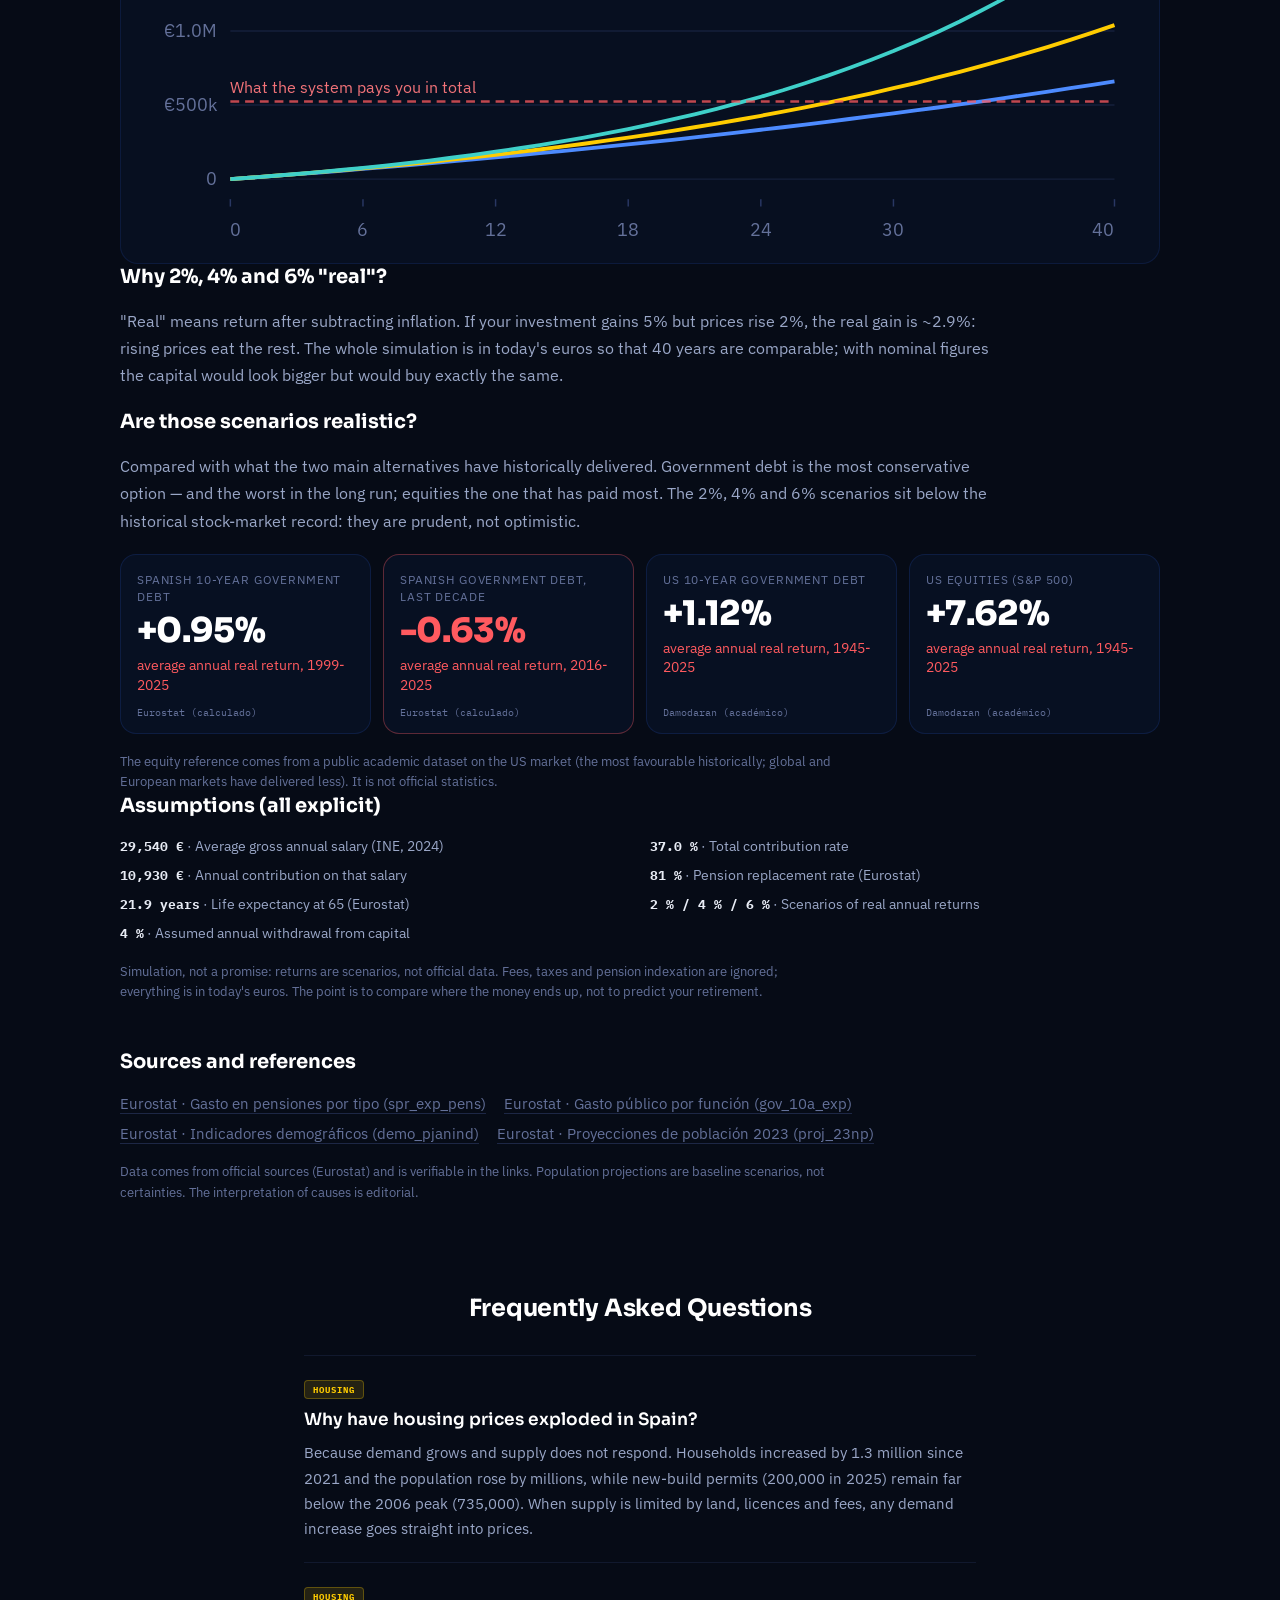
==== commit 79fafa12: "Agregamos problema pensiones" ====
--- a/frontend/index.html
+++ b/frontend/index.html
@@ -4,13 +4,13 @@
     <meta charset="UTF-8">
     <meta name="viewport" content="width=device-width, initial-scale=1.0">
     <title>ESProblemas — Los grandes problemas económicos de España, con datos</title>
-    <meta name="description" content="Vivienda, precios y Estado: los grandes problemas económicos de España con gráficos de fuentes oficiales (INE, Eurostat, BCE), su causa de raíz y el análisis liberal. / Spain's biggest economic problems in official data.">
+    <meta name="description" content="Vivienda, precios y Estado: los grandes problemas económicos de España con gráficos de fuentes oficiales (INE, Eurostat, BCE), su causa de raíz y las soluciones posibles. / Spain's biggest economic problems in official data.">
     <meta property="og:title" content="ESProblemas — Spain's economic problems, in official data">
     <meta property="og:description" content="Housing prices 33% above the 2007 bubble peak. €17.6 trillion of eurozone money supply. Every problem with its official chart and root cause.">
     <meta property="og:type" content="website">
     <meta name="twitter:card" content="summary">
     <meta name="twitter:title" content="ESProblemas — Spain's economic problems, in official data">
-    <meta name="twitter:description" content="Housing, money and the state: Spain's biggest problems with official charts and liberal analysis.">
+    <meta name="twitter:description" content="Housing, money and the state: Spain's biggest problems with official charts and root-cause analysis.">
     <link rel="icon" href="data:image/svg+xml,%3Csvg xmlns='http://www.w3.org/2000/svg' viewBox='0 0 32 32'%3E%3Crect x='1' y='1' width='30' height='30' rx='8' fill='%230d1b3e' stroke='%23ffcc00' stroke-width='1.5'/%3E%3Crect x='8' y='6' width='16' height='4.5' rx='2.25' fill='%23ffcc00'/%3E%3Ctext x='16' y='26' text-anchor='middle' font-size='14' font-weight='bold' fill='%23ffcc00' font-family='monospace'%3E%E2%82%AC%3C/text%3E%3C/svg%3E">
     <script type="application/ld+json">
     {
@@ -55,6 +55,7 @@
     <nav class="header-links">
         <a href="#vivienda" class="active" data-i18n="nav.housing"></a>
         <a href="#inflacion" data-i18n="nav.inflation"></a>
+        <a href="#pensiones" data-i18n="nav.pensions"></a>
         <a href="#faq" data-i18n="nav.faq"></a>
     </nav>
     <div class="lang-toggle">
@@ -160,6 +161,32 @@
                 <div class="m3-years" id="m3Years"></div>
             </div>
 
+            <div class="gift-block">
+                <h3 class="block-title" data-i18n="infl.giftTitle"></h3>
+                <p class="gift-note" data-i18n="infl.giftNote"></p>
+                <div class="charts-grid" id="inflationCharts"></div>
+            </div>
+
+            <div class="analysis-grid">
+                <div class="analysis-block">
+                    <h3 class="block-title" data-i18n="infl.mythsTitle"></h3>
+                    <div class="myth-list" id="inflMythsList"></div>
+                </div>
+                <div class="analysis-block">
+                    <h3 class="block-title" data-i18n="infl.causesTitle"></h3>
+                    <ul class="claim-list causes" id="inflCausesList"></ul>
+                </div>
+                <div class="analysis-block">
+                    <h3 class="block-title" data-i18n="infl.solutionsTitle"></h3>
+                    <ul class="claim-list solutions" id="inflSolutionsList"></ul>
+                </div>
+            </div>
+
+            <div class="sources-block">
+                <h3 class="block-title" data-i18n="infl.sourcesTitle"></h3>
+                <ul class="sources-list" id="inflSources"></ul>
+            </div>
+
             <div class="quote-break">
                 <blockquote data-i18n="quote.text"></blockquote>
                 <cite data-i18n="quote.cite"></cite>
@@ -190,6 +217,61 @@
                         <p class="price-note" data-i18n="infl.approxNote"></p>
                     </div>
                 </div>
+            </div>
+        </div>
+    </section>
+
+    <section class="problem-section" id="pensiones">
+        <div class="problem-inner">
+            <div class="problem-head">
+                <div class="problem-eyebrow" data-i18n="pensions.eyebrow"></div>
+                <h2 class="problem-title" data-reveal data-i18n="pensions.title"></h2>
+                <p class="problem-lede" id="pensionsSub"></p>
+            </div>
+
+            <div class="metric-grid" id="pensionsMetrics"></div>
+
+            <h3 class="block-title" data-i18n="pensions.chartsTitle"></h3>
+            <div class="charts-grid" id="pensionsCharts"></div>
+
+            <div class="analysis-grid">
+                <div class="analysis-block">
+                    <h3 class="block-title" data-i18n="pensions.mythsTitle"></h3>
+                    <div class="myth-list" id="pensionsMythsList"></div>
+                </div>
+                <div class="analysis-block">
+                    <h3 class="block-title" data-i18n="pensions.causesTitle"></h3>
+                    <ul class="claim-list causes" id="pensionsCausesList"></ul>
+                </div>
+                <div class="analysis-block">
+                    <h3 class="block-title" data-i18n="pensions.solutionsTitle"></h3>
+                    <ul class="claim-list solutions" id="pensionsSolutionsList"></ul>
+                </div>
+            </div>
+
+            <div class="sim-block">
+                <h3 class="block-title" data-i18n="pensions.simTitle"></h3>
+                <p class="gift-note" id="pensionsSimLede"></p>
+                <div class="metric-grid" id="pensionsSimMetrics"></div>
+                <div class="charts-grid" id="pensionsSimCharts"></div>
+
+                <h3 class="block-title" data-i18n="pensions.realTitle"></h3>
+                <p class="gift-note" data-i18n="pensions.realNote"></p>
+
+                <h3 class="block-title" data-i18n="pensions.refTitle"></h3>
+                <p class="gift-note" data-i18n="pensions.refLede"></p>
+                <div class="metric-grid" id="pensionsRefs"></div>
+                <p class="disclaimer" data-i18n="sim.refNote"></p>
+
+                <h3 class="block-title" data-i18n="pensions.assumptionsTitle"></h3>
+                <ul class="assumption-list" id="pensionsAssumptions"></ul>
+                <p class="disclaimer" data-i18n="sim.note"></p>
+            </div>
+
+            <div class="sources-block">
+                <h3 class="block-title" data-i18n="pensions.sourcesTitle"></h3>
+                <ul class="sources-list" id="pensionsSources"></ul>
+                <p class="disclaimer" data-i18n="pensions.disclaimer"></p>
             </div>
         </div>
     </section>
--- a/frontend/assets/style.css
+++ b/frontend/assets/style.css
@@ -538,6 +538,26 @@
     color: white; margin: 46px 0 18px;
 }
 
+.chart-legend { display: flex; gap: 16px; flex-wrap: wrap; margin: 2px 0 8px; }
+.legend-item { display: inline-flex; align-items: center; gap: 6px; font-size: 0.78rem; color: var(--text-muted); }
+.legend-item .dot { width: 9px; height: 9px; border-radius: 3px; display: inline-block; }
+.legend-item .dot.gold { background: var(--gold); }
+.legend-item .dot.blue { background: #4d8bff; }
+.legend-item .dot.teal { background: #3fd0c9; }
+.sim-block { margin-top: 50px; }
+.sim-block .block-title { margin-top: 0; }
+.metric-card.ref-negative .metric-value { color: var(--red); }
+.metric-card.ref-negative { border-color: rgba(255, 90, 95, 0.35); }
+.assumption-list { list-style: none; display: grid; grid-template-columns: repeat(2, 1fr); gap: 8px 20px; margin-bottom: 16px; }
+.assumption-list li { font-size: 0.82rem; line-height: 1.5; color: var(--text-muted); }
+.assumption-list li strong { color: var(--text); font-family: var(--font-mono); font-size: 0.78rem; }
+@media (max-width: 768px) { .metric-card.ref-negative .metric-value { color: var(--red); }
+.metric-card.ref-negative { border-color: rgba(255, 90, 95, 0.35); }
+.assumption-list { grid-template-columns: 1fr; } }
+.gift-block { margin-top: 46px; }
+.gift-block .block-title { margin-top: 0; }
+.gift-note { font-size: 0.95rem; line-height: 1.7; color: var(--text-muted); max-width: 880px; margin-bottom: 20px; }
+
 .pain-grid { display: grid; grid-template-columns: 1fr 1fr; gap: 14px; margin-bottom: 30px; }
 .pain-card {
     background: rgba(255, 204, 0, 0.06);
@@ -575,6 +595,7 @@
 .chart-title { font-family: var(--font-display); font-size: 1rem; font-weight: 600; color: var(--text); }
 .chart-source { font-family: var(--font-mono); font-size: 0.65rem; color: var(--text-dim); white-space: nowrap; }
 .chart-body svg { width: 100%; height: auto; display: block; }
+.chart-note { margin-top: 10px; font-size: 0.74rem; line-height: 1.55; color: var(--text-dim); border-left: 2px solid var(--gold-border); padding-left: 10px; }
 
 .analysis-grid { display: grid; grid-template-columns: 1fr 1fr; gap: 12px; }
 .analysis-block {
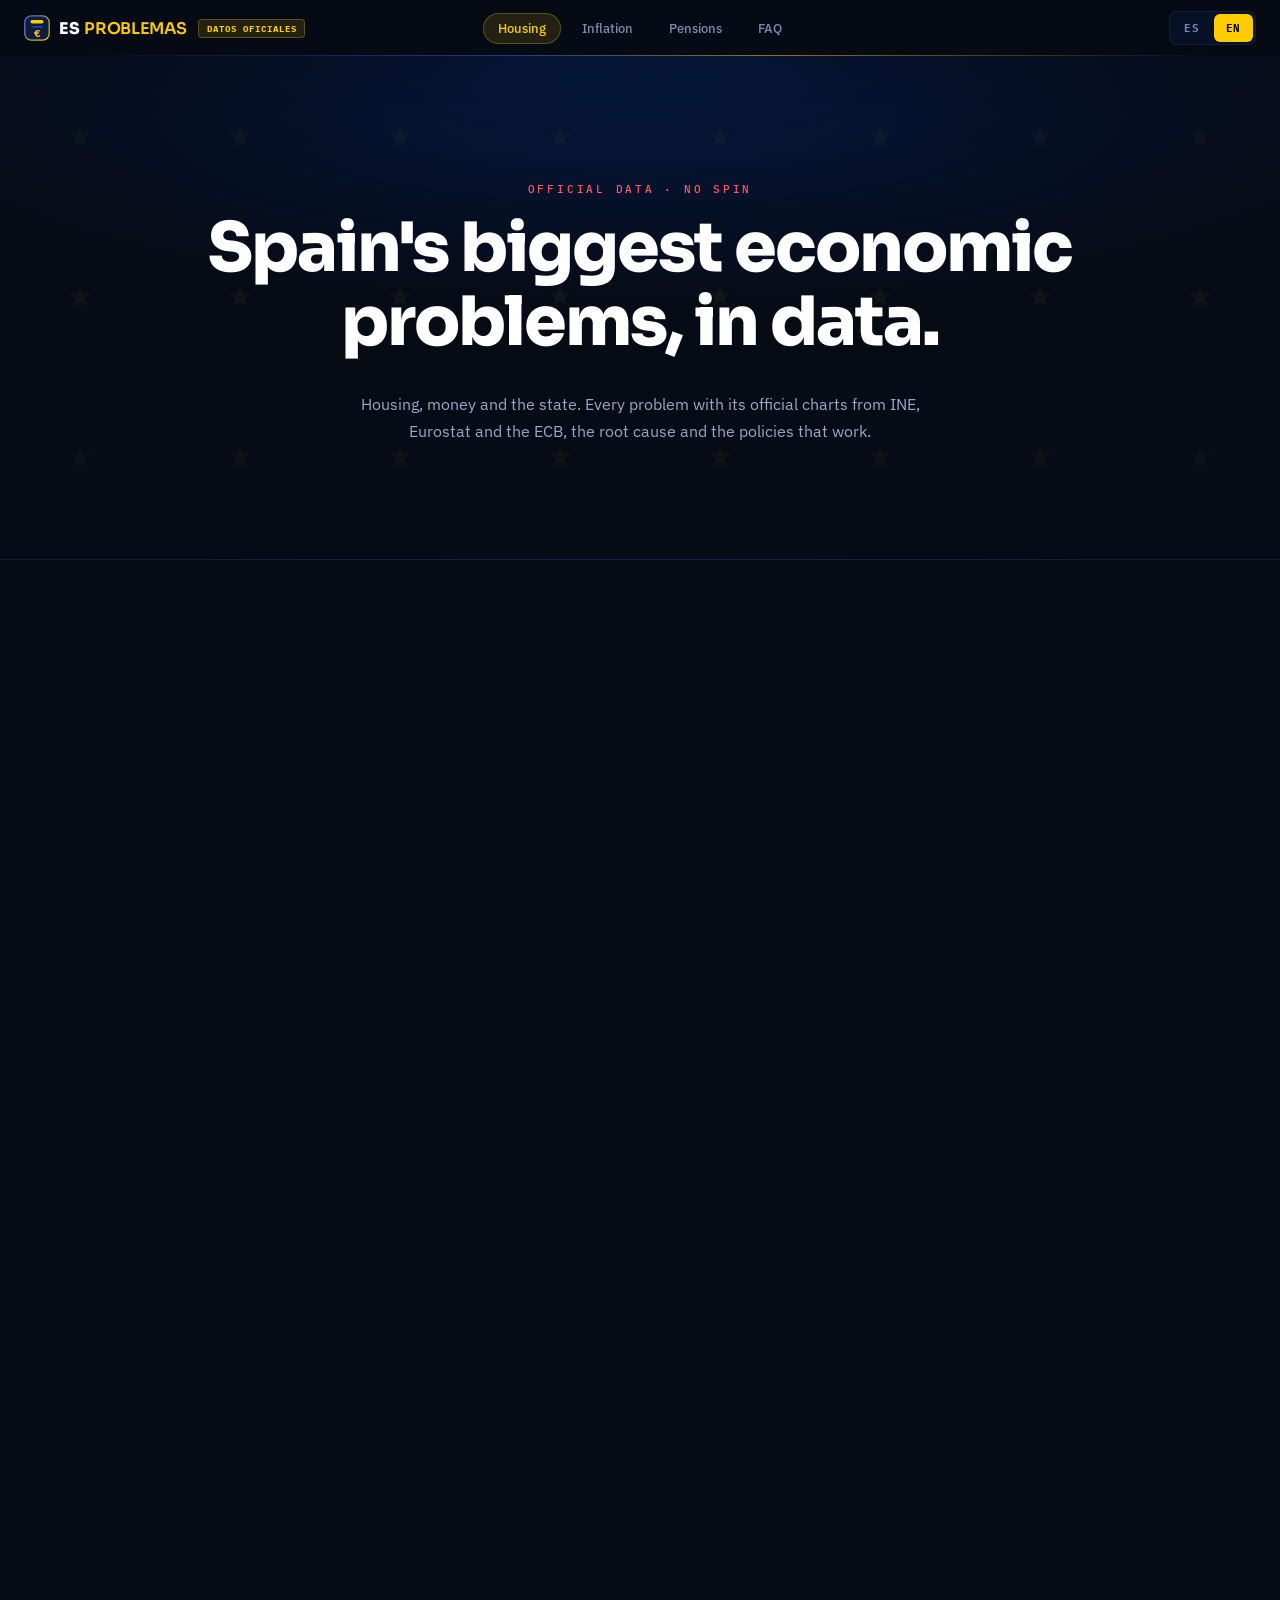
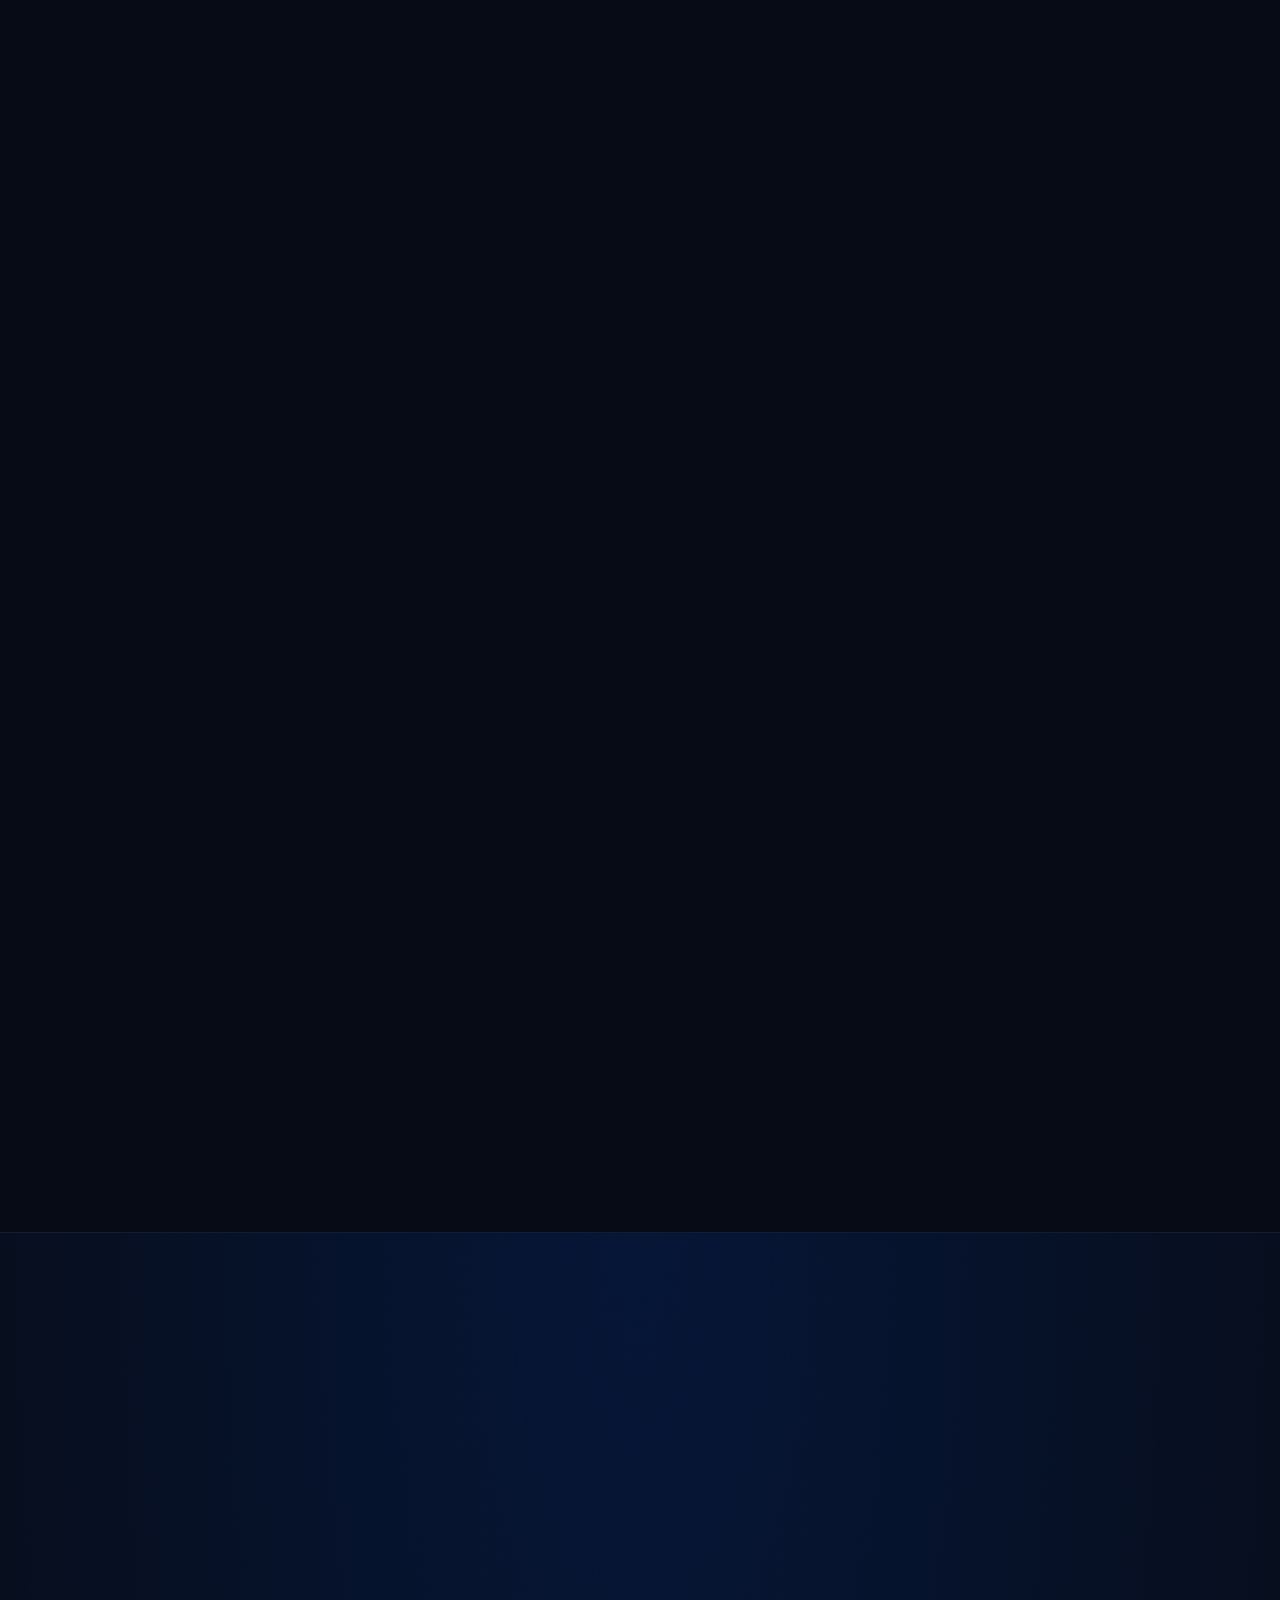
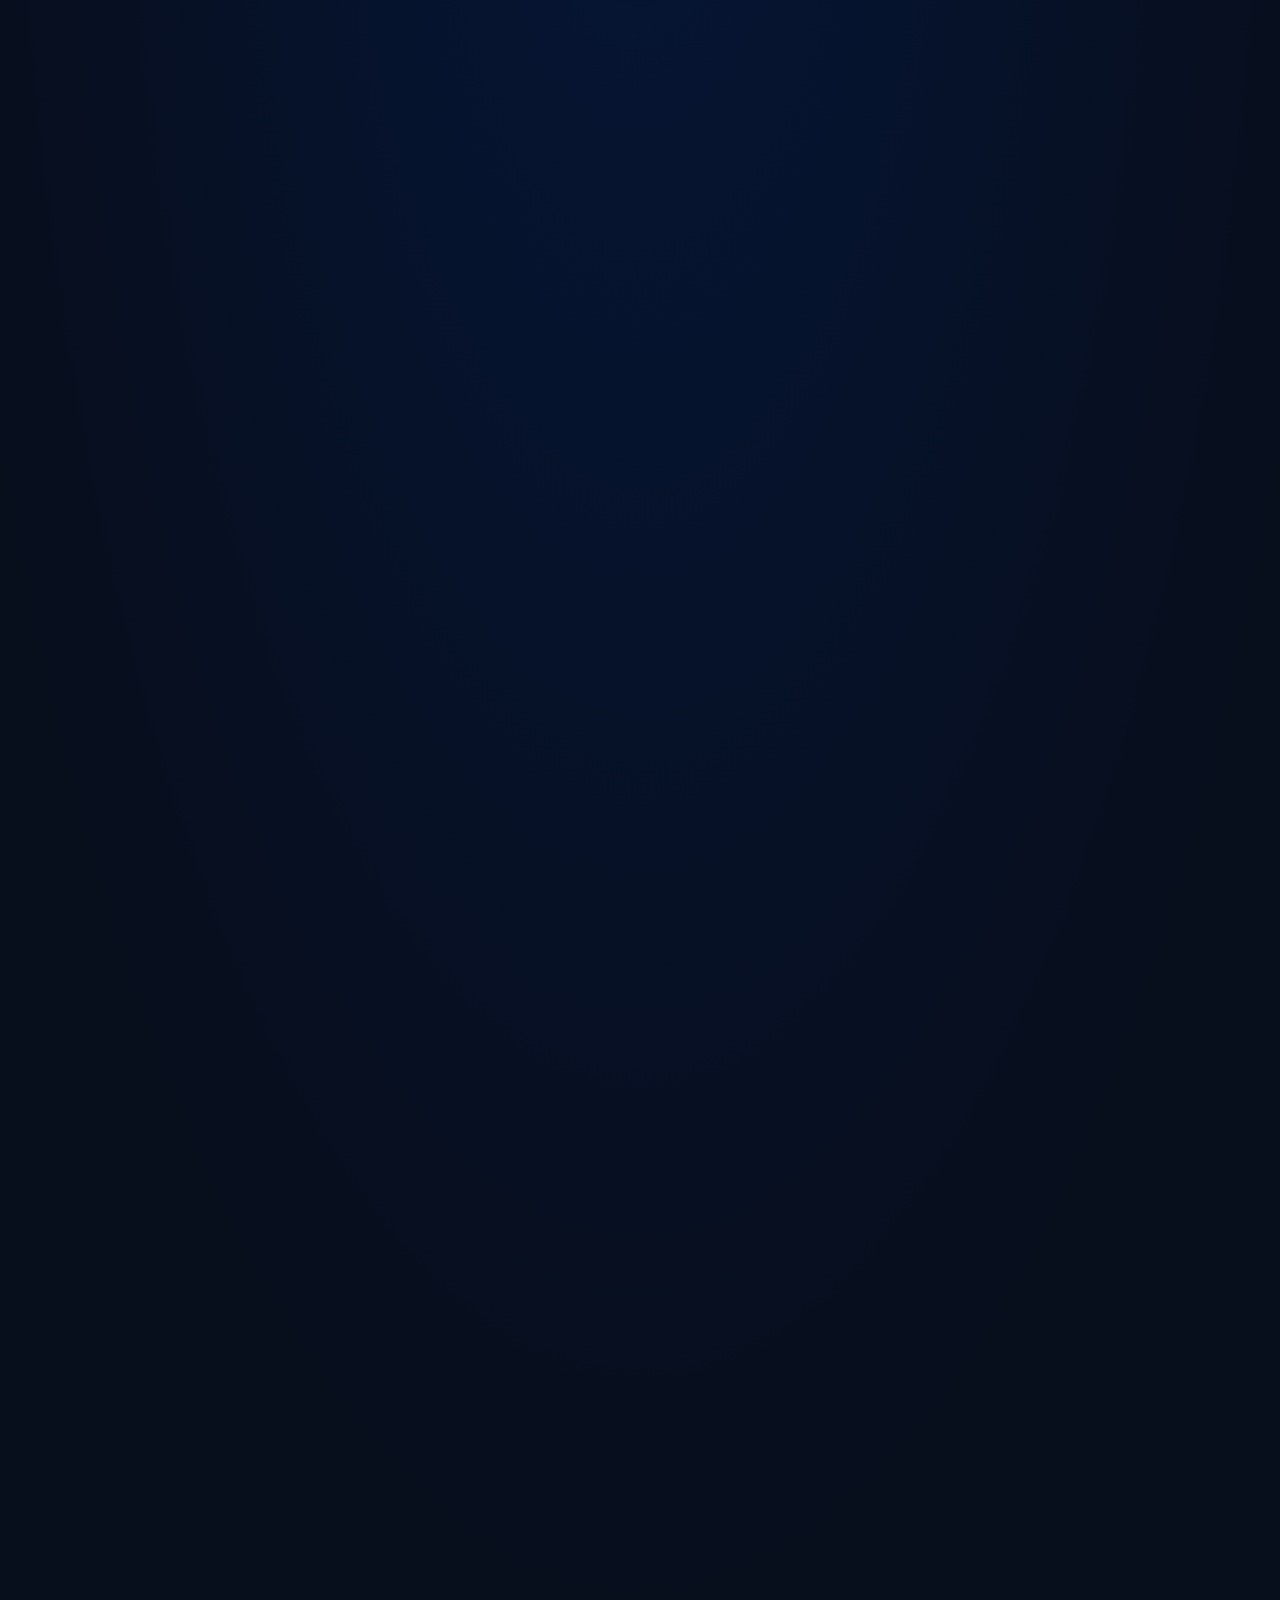
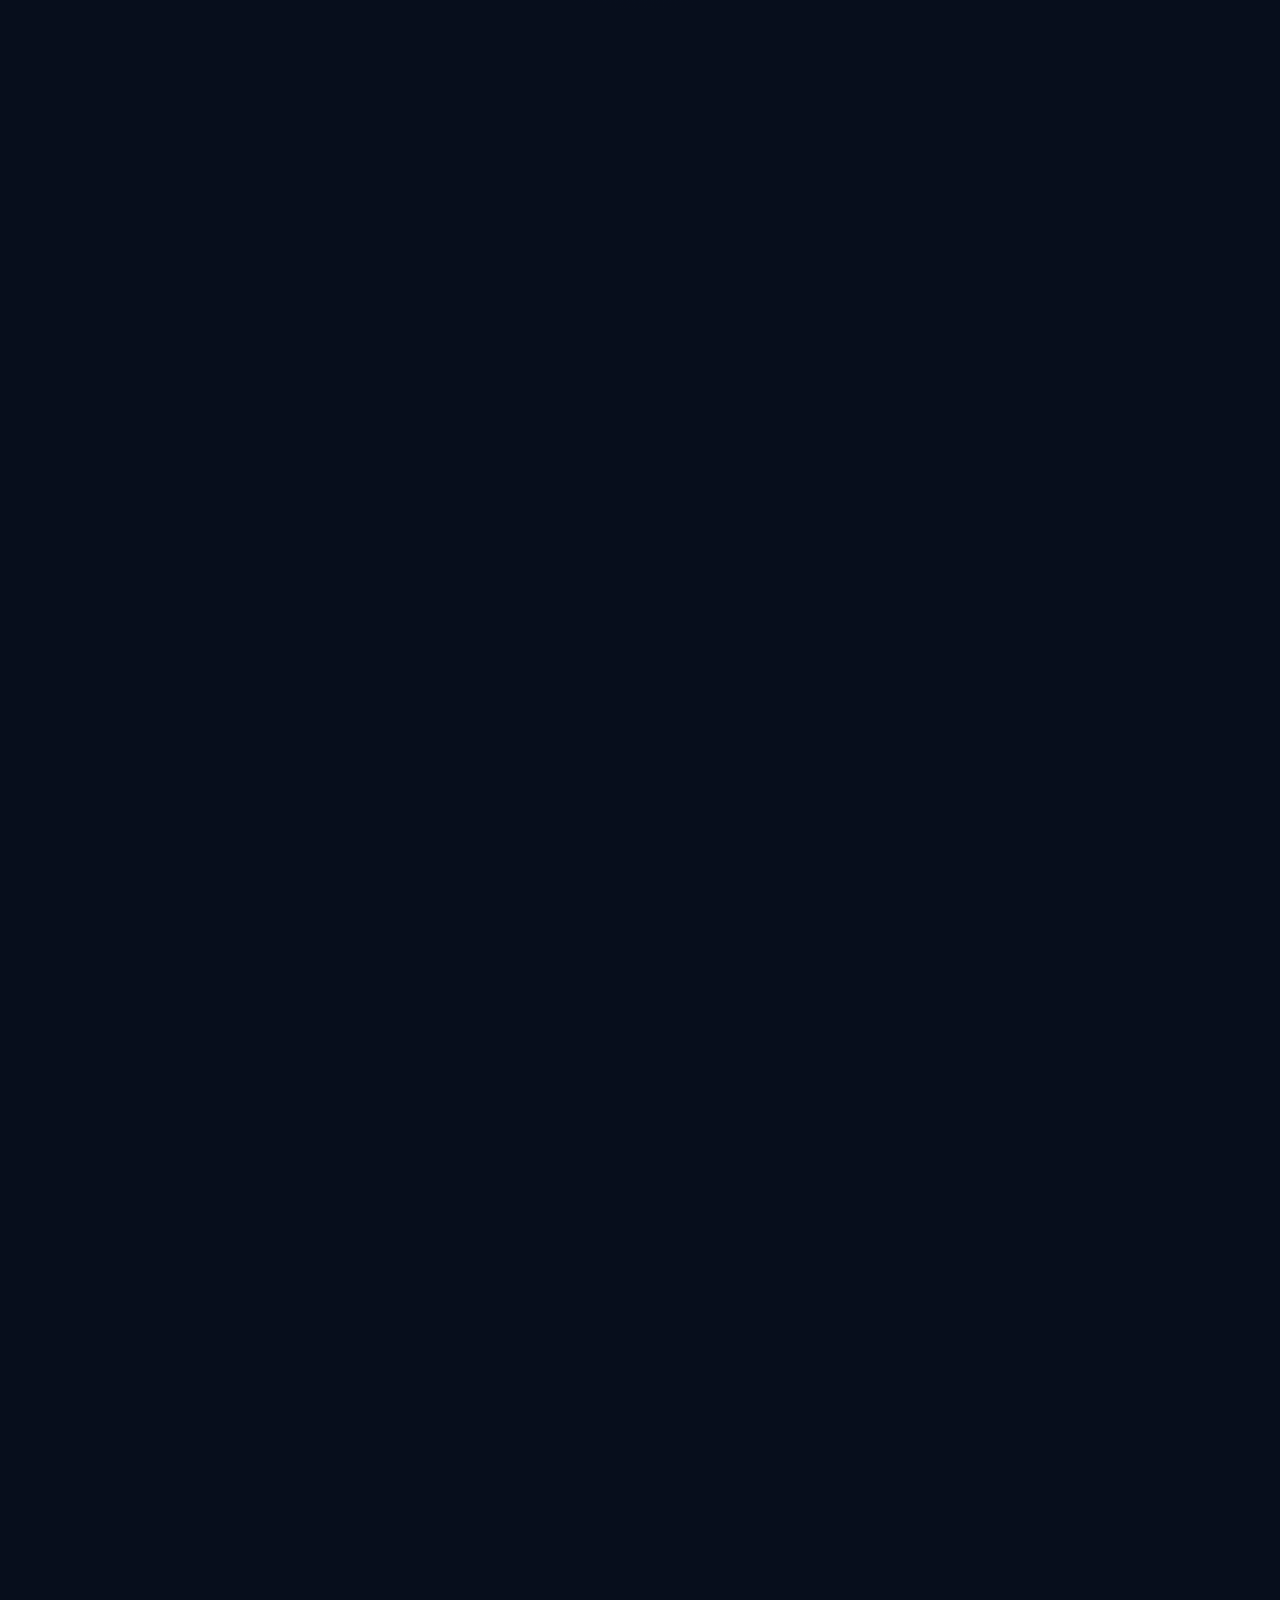
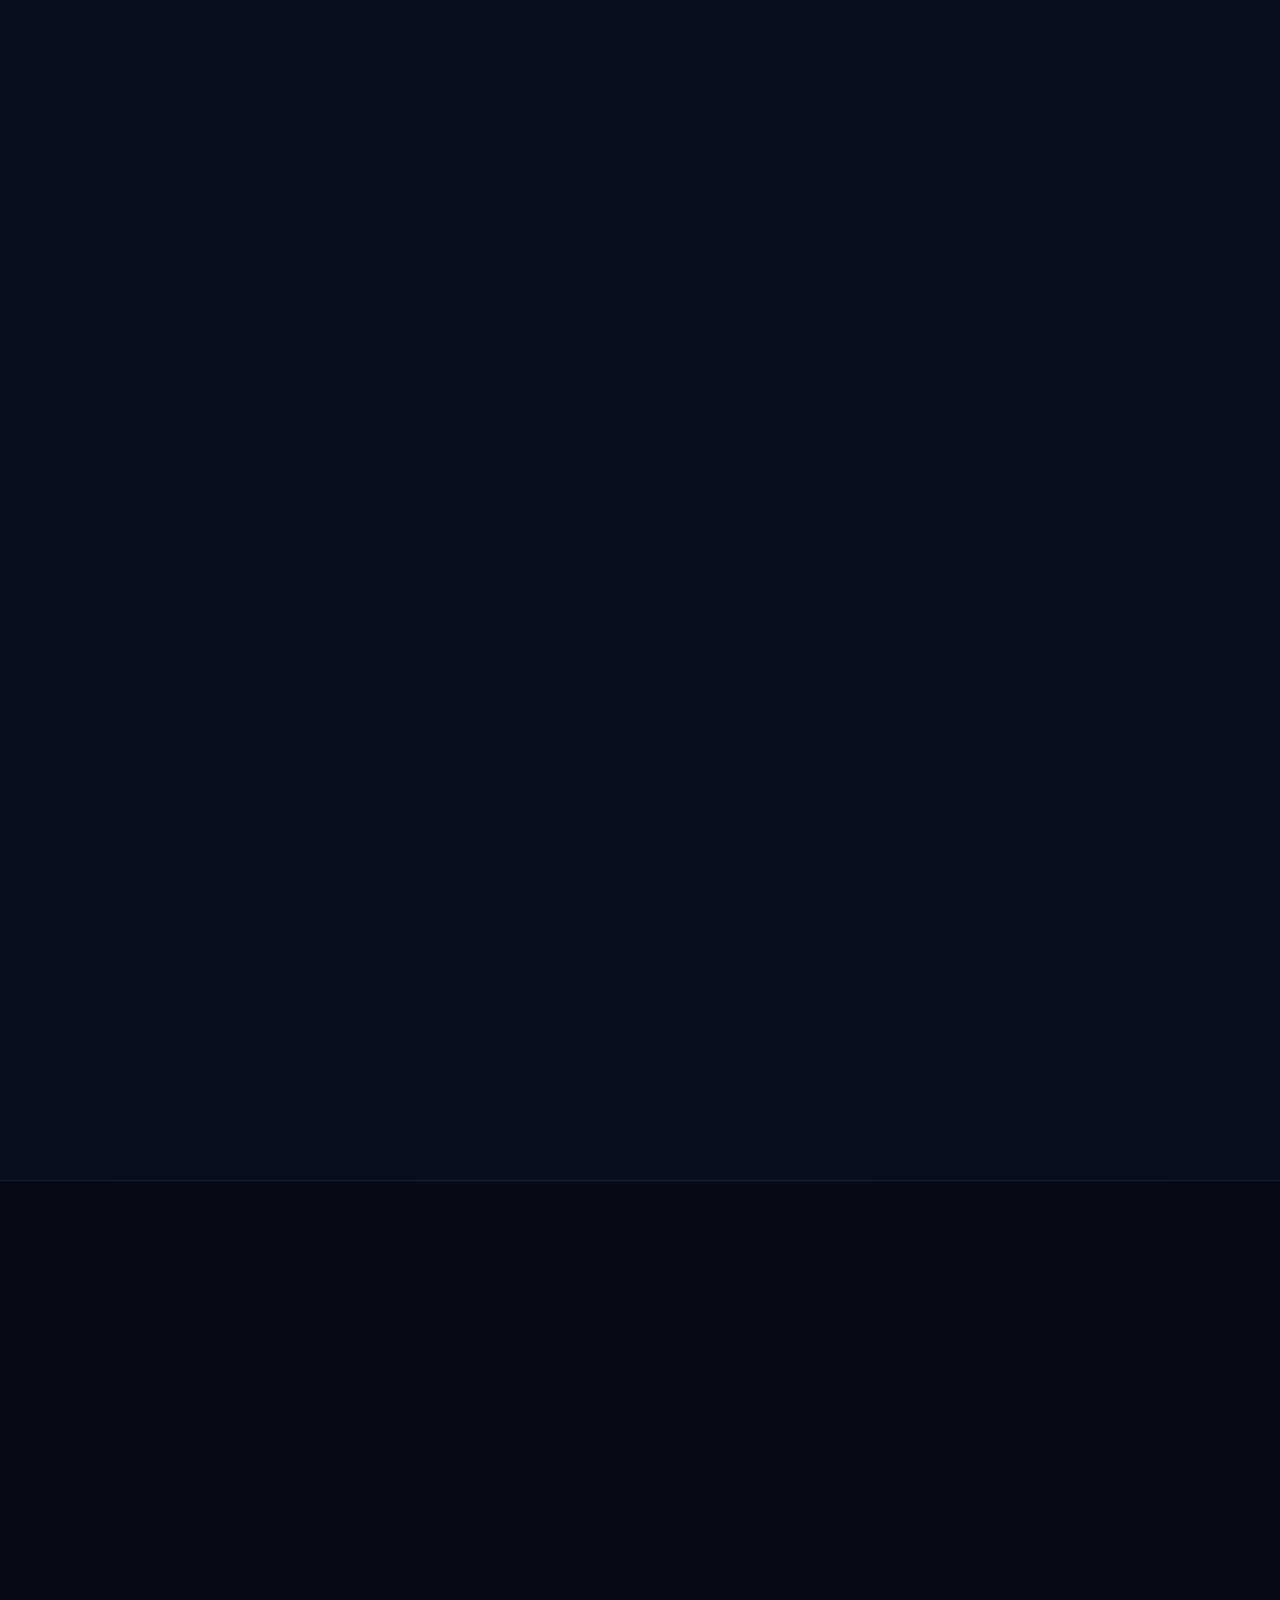
==== commit f361737f: "Mejoramos rendimiento" ====
--- a/frontend/index.html
+++ b/frontend/index.html
@@ -24,9 +24,12 @@
         ]
     }
     </script>
+    <link rel="preload" href="data/data.json" as="fetch" crossorigin="anonymous">
     <link rel="preconnect" href="https://fonts.googleapis.com">
     <link rel="preconnect" href="https://fonts.gstatic.com" crossorigin>
-    <link href="https://fonts.googleapis.com/css2?family=Sora:wght@600;700;800&family=IBM+Plex+Sans:wght@400;500;600&family=IBM+Plex+Mono:wght@500;700&display=swap" rel="stylesheet">
+    <link rel="stylesheet" href="https://fonts.googleapis.com/css2?family=Sora:wght@600;700;800&family=IBM+Plex+Sans:wght@400;500;600&family=IBM+Plex+Mono:wght@500;700&display=swap" media="print" onload="this.media='all'">
+    <noscript><link rel="stylesheet" href="https://fonts.googleapis.com/css2?family=Sora:wght@600;700;800&family=IBM+Plex+Sans:wght@400;500;600&family=IBM+Plex+Mono:wght@500;700&display=swap"></noscript>
+    <meta name="theme-color" content="#060b16">
     <link rel="stylesheet" href="assets/style.css">
 </head>
 <body>
@@ -150,7 +153,7 @@
 
             <div class="m3-header">
                 <h3 class="m3-title" data-reveal data-i18n="infl.chart.title"></h3>
-                <button class="info-btn" aria-label="What is M3?">
+                <button class="info-btn" id="m3InfoBtn">
                     i
                     <div class="info-tooltip" data-i18n-html="infl.chart.info"></div>
                 </button>
--- a/frontend/assets/style.css
+++ b/frontend/assets/style.css
@@ -14,7 +14,7 @@
     --red-border: rgba(255, 90, 95, 0.25);
     --text: #e8ecf5;
     --text-muted: #9aa7c7;
-    --text-dim: #64719a;
+    --text-dim: #7d8ab0;
     --border: rgba(120, 150, 255, 0.1);
     --font-display: 'Sora', sans-serif;
     --font-body: 'IBM Plex Sans', sans-serif;
@@ -79,7 +79,7 @@
 .lang-btn {
     font-family: var(--font-mono); font-size: 0.62rem; font-weight: 700; letter-spacing: 0.06em;
     color: var(--text-dim); background: transparent; border: none; border-radius: 6px;
-    padding: 4px 9px; cursor: pointer; transition: all 0.2s;
+    padding: 7px 12px; cursor: pointer; transition: all 0.2s;
 }
 .lang-btn:hover { color: white; }
 .lang-btn.active { color: var(--bg); background: var(--gold); }
@@ -139,6 +139,7 @@
 }
 
 .hero-counter {
+    min-height: 1.15em;
     position: relative;
     font-family: var(--font-mono); font-size: clamp(1.4rem, 4.6vw, 2.9rem);
     font-weight: 700; line-height: 1; color: var(--gold);
@@ -208,7 +209,7 @@
     content: ''; display: inline-block; width: 4px; height: 4px; border-radius: 50%;
     background: var(--gold); margin-right: 6px; vertical-align: 2px; opacity: 0.7;
 }
-.stats-strip-value { font-family: var(--font-display); font-size: 1.15rem; font-weight: 700; color: white; }
+.stats-strip-value { min-height: 1.3em; font-family: var(--font-display); font-size: 1.15rem; font-weight: 700; color: white; }
 
 .m3-section { max-width: 1000px; margin: 0 auto; padding: 80px 24px; }
 
@@ -224,7 +225,7 @@
 .m3-title.visible { opacity: 1; transform: translateY(0); }
 
 .info-btn {
-    width: 20px; height: 20px; border-radius: 50%;
+    width: 26px; height: 26px; border-radius: 50%;
     border: 1px solid var(--text-dim); background: transparent;
     font-family: var(--font-body); font-size: 0.65rem; font-weight: 600;
     color: var(--text-dim); cursor: pointer; position: relative;
@@ -443,6 +444,8 @@
 }
 
 .faq-section {
+    content-visibility: auto;
+    contain-intrinsic-size: auto 900px;
     max-width: 720px; margin: 0 auto; padding: 0 24px 80px;
 }
 .faq-title {
@@ -507,7 +510,11 @@
 }
 .stats-strip.in-section .stats-strip-item { max-width: none; }
 
-.problem-section { padding: 90px 24px; }
+.problem-section {
+    padding: 90px 24px;
+    content-visibility: auto;
+    contain-intrinsic-size: auto 1400px;
+}
 .problem-section.alt {
     background: radial-gradient(ellipse 80% 60% at 50% 0%, rgba(0, 51, 153, 0.22) 0%, transparent 70%),
                 rgba(10, 20, 40, 0.35);
@@ -566,11 +573,12 @@
 }
 .pain-card .metric-value { font-size: 2.5rem; color: var(--gold); }
 .pain-card .metric-extra { color: var(--text-dim); }
-.live-note { font-family: var(--font-mono); font-size: 0.74rem; color: var(--text-dim); margin: 3px 0 0; }
+.live-note { min-height: 1.2em; font-family: var(--font-mono); font-size: 0.74rem; color: var(--text-dim); margin: 3px 0 0; }
 .live-note strong { color: var(--text-muted); }
 
 .metric-grid { display: grid; grid-template-columns: repeat(4, 1fr); gap: 12px; }
 .metric-card {
+    min-height: 118px;
     background: rgba(46, 99, 231, 0.06);
     border: 1px solid rgba(46, 99, 231, 0.16);
     border-radius: 16px; padding: 16px 16px 12px;
@@ -594,7 +602,9 @@
 .chart-head { display: flex; align-items: baseline; justify-content: space-between; gap: 10px; margin-bottom: 6px; }
 .chart-title { font-family: var(--font-display); font-size: 1rem; font-weight: 600; color: var(--text); }
 .chart-source { font-family: var(--font-mono); font-size: 0.65rem; color: var(--text-dim); white-space: nowrap; }
+.chart-body { aspect-ratio: 680 / 275; }
 .chart-body svg { width: 100%; height: auto; display: block; }
+.chart-legend { min-height: 1.2em; }
 .chart-note { margin-top: 10px; font-size: 0.74rem; line-height: 1.55; color: var(--text-dim); border-left: 2px solid var(--gold-border); padding-left: 10px; }
 
 .analysis-grid { display: grid; grid-template-columns: 1fr 1fr; gap: 12px; }
@@ -625,7 +635,7 @@
 .sources-block { margin-top: 46px; }
 .sources-block .block-title { margin-top: 0; }
 .sources-list { list-style: none; display: flex; flex-wrap: wrap; gap: 8px 18px; }
-.sources-list a { font-size: 0.86rem; color: var(--text-dim); text-decoration: none; border-bottom: 1px solid rgba(120, 150, 255, 0.2); transition: color 0.2s; }
+.sources-list a { padding: 4px 0; display: inline-block; font-size: 0.86rem; color: var(--text-dim); text-decoration: none; border-bottom: 1px solid rgba(120, 150, 255, 0.2); transition: color 0.2s; }
 .sources-list a:hover { color: var(--gold); }
 .disclaimer { margin-top: 18px; font-size: 0.76rem; line-height: 1.6; color: var(--text-dim); max-width: 720px; }
 
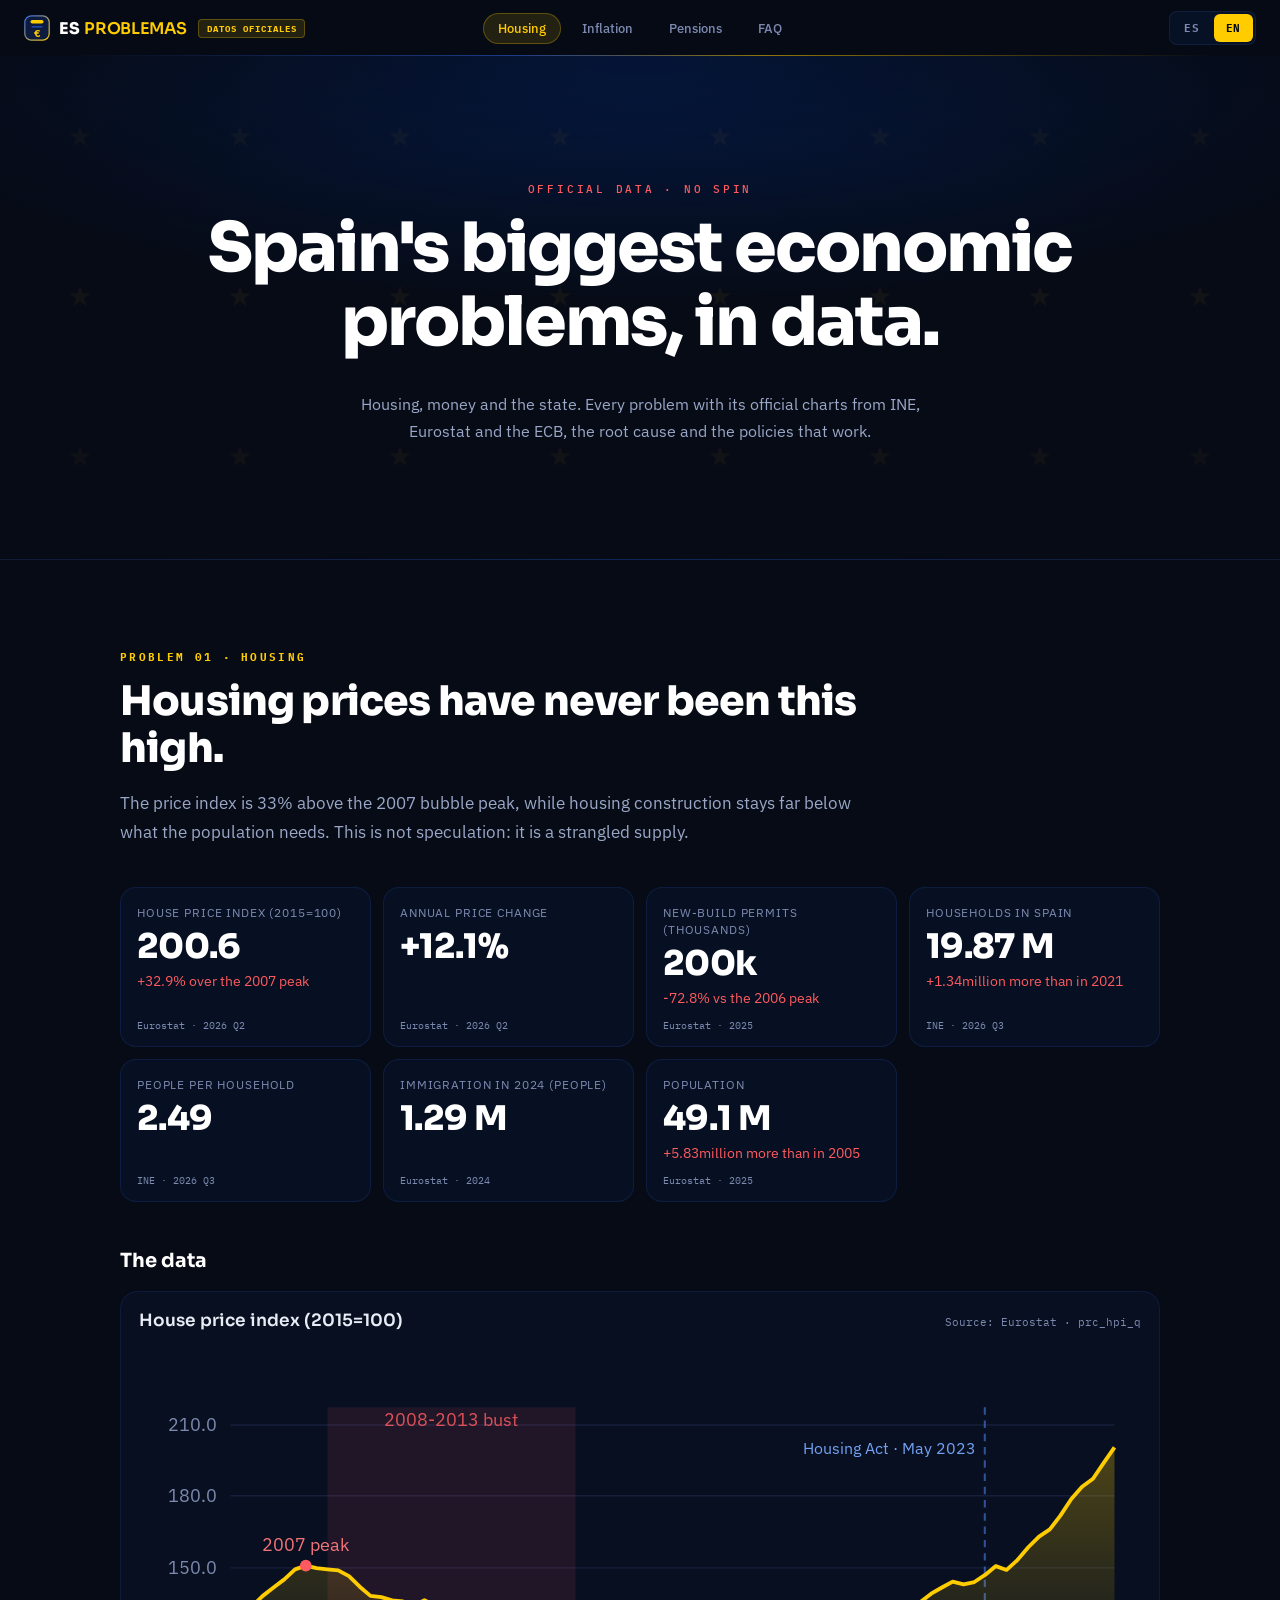
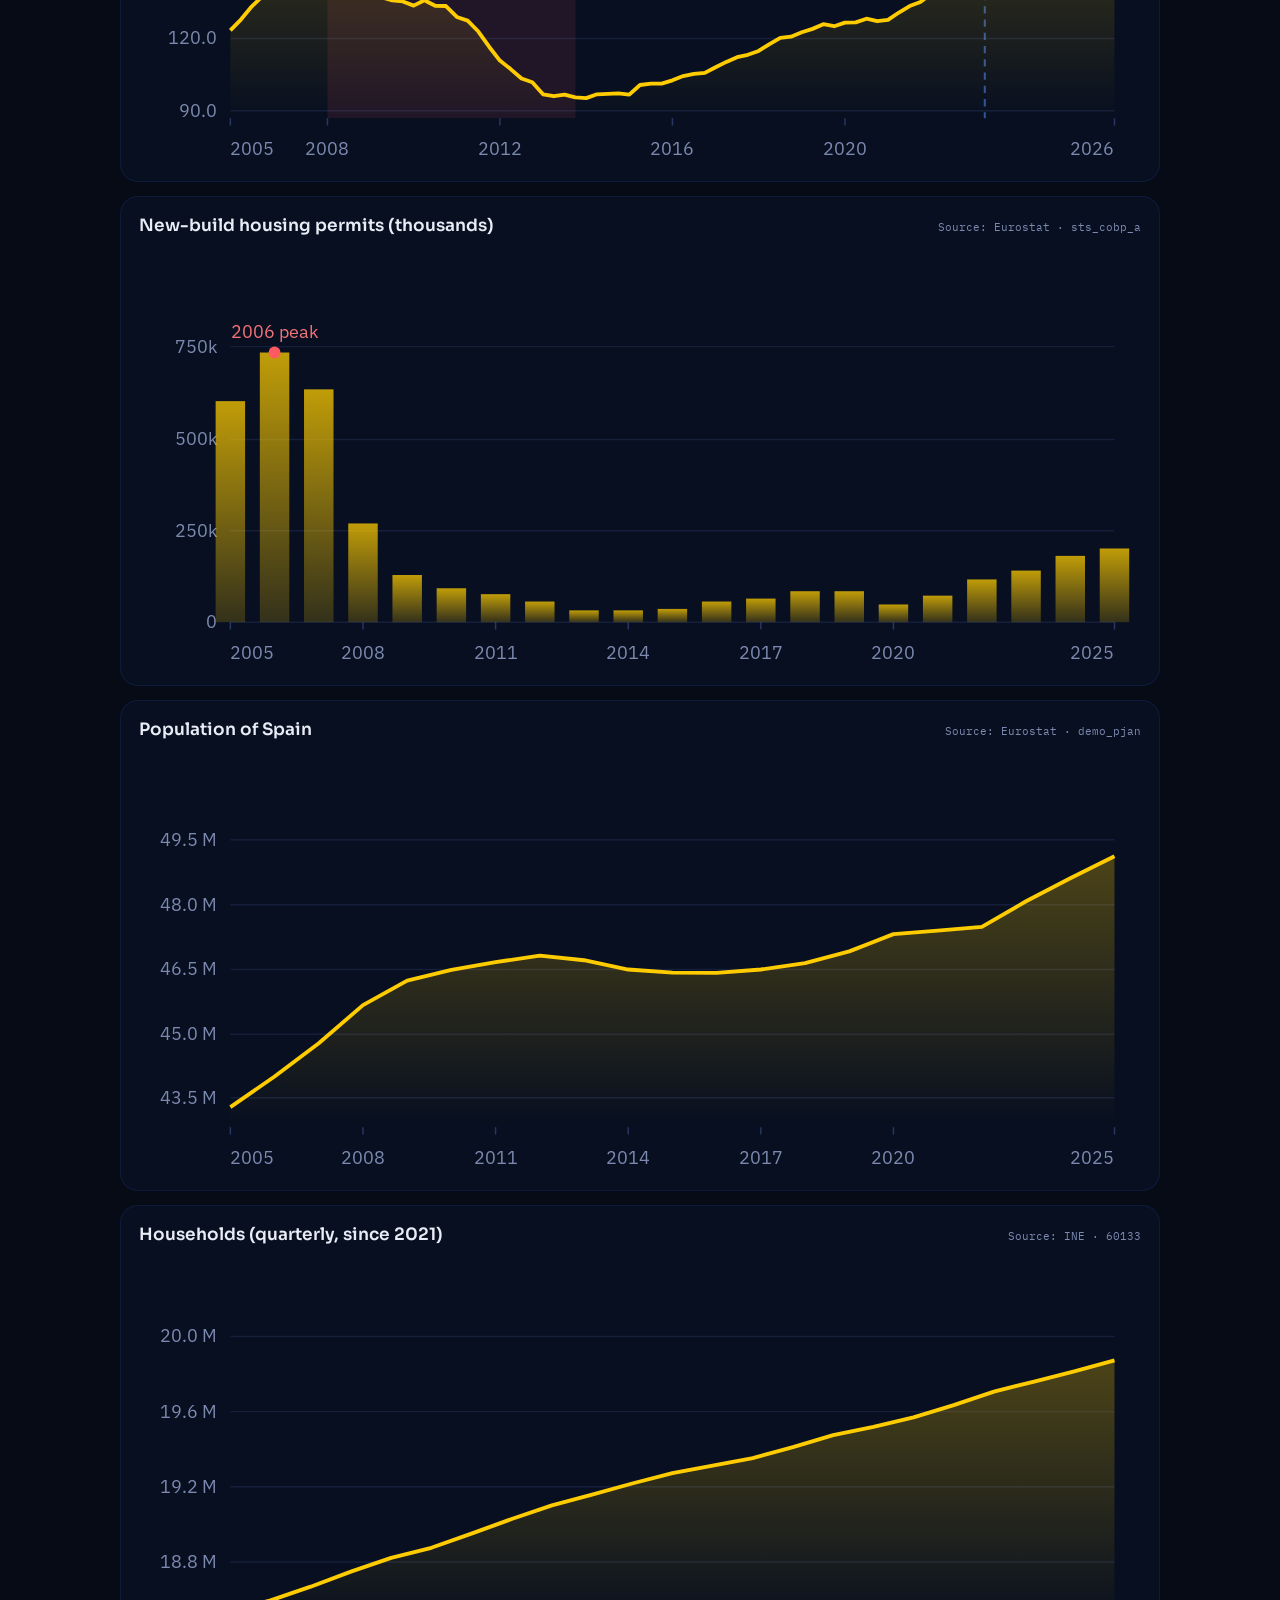
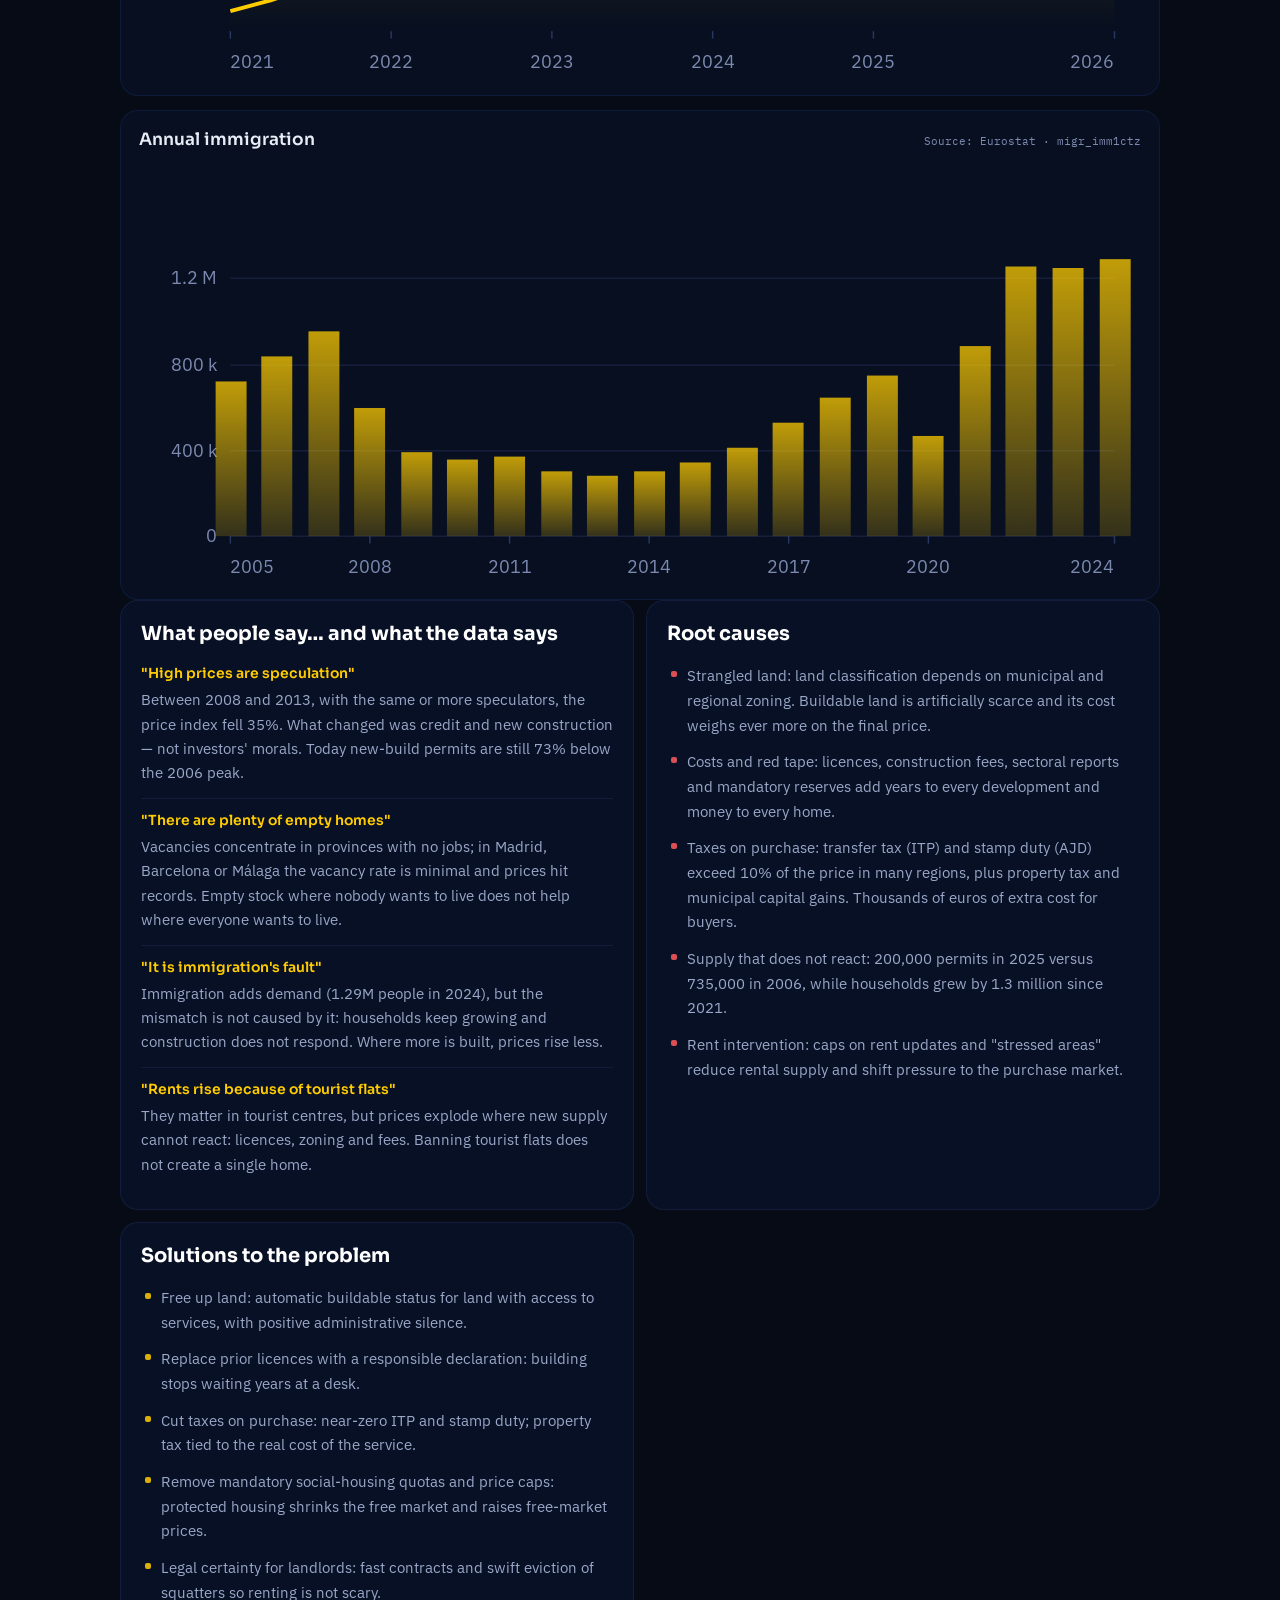
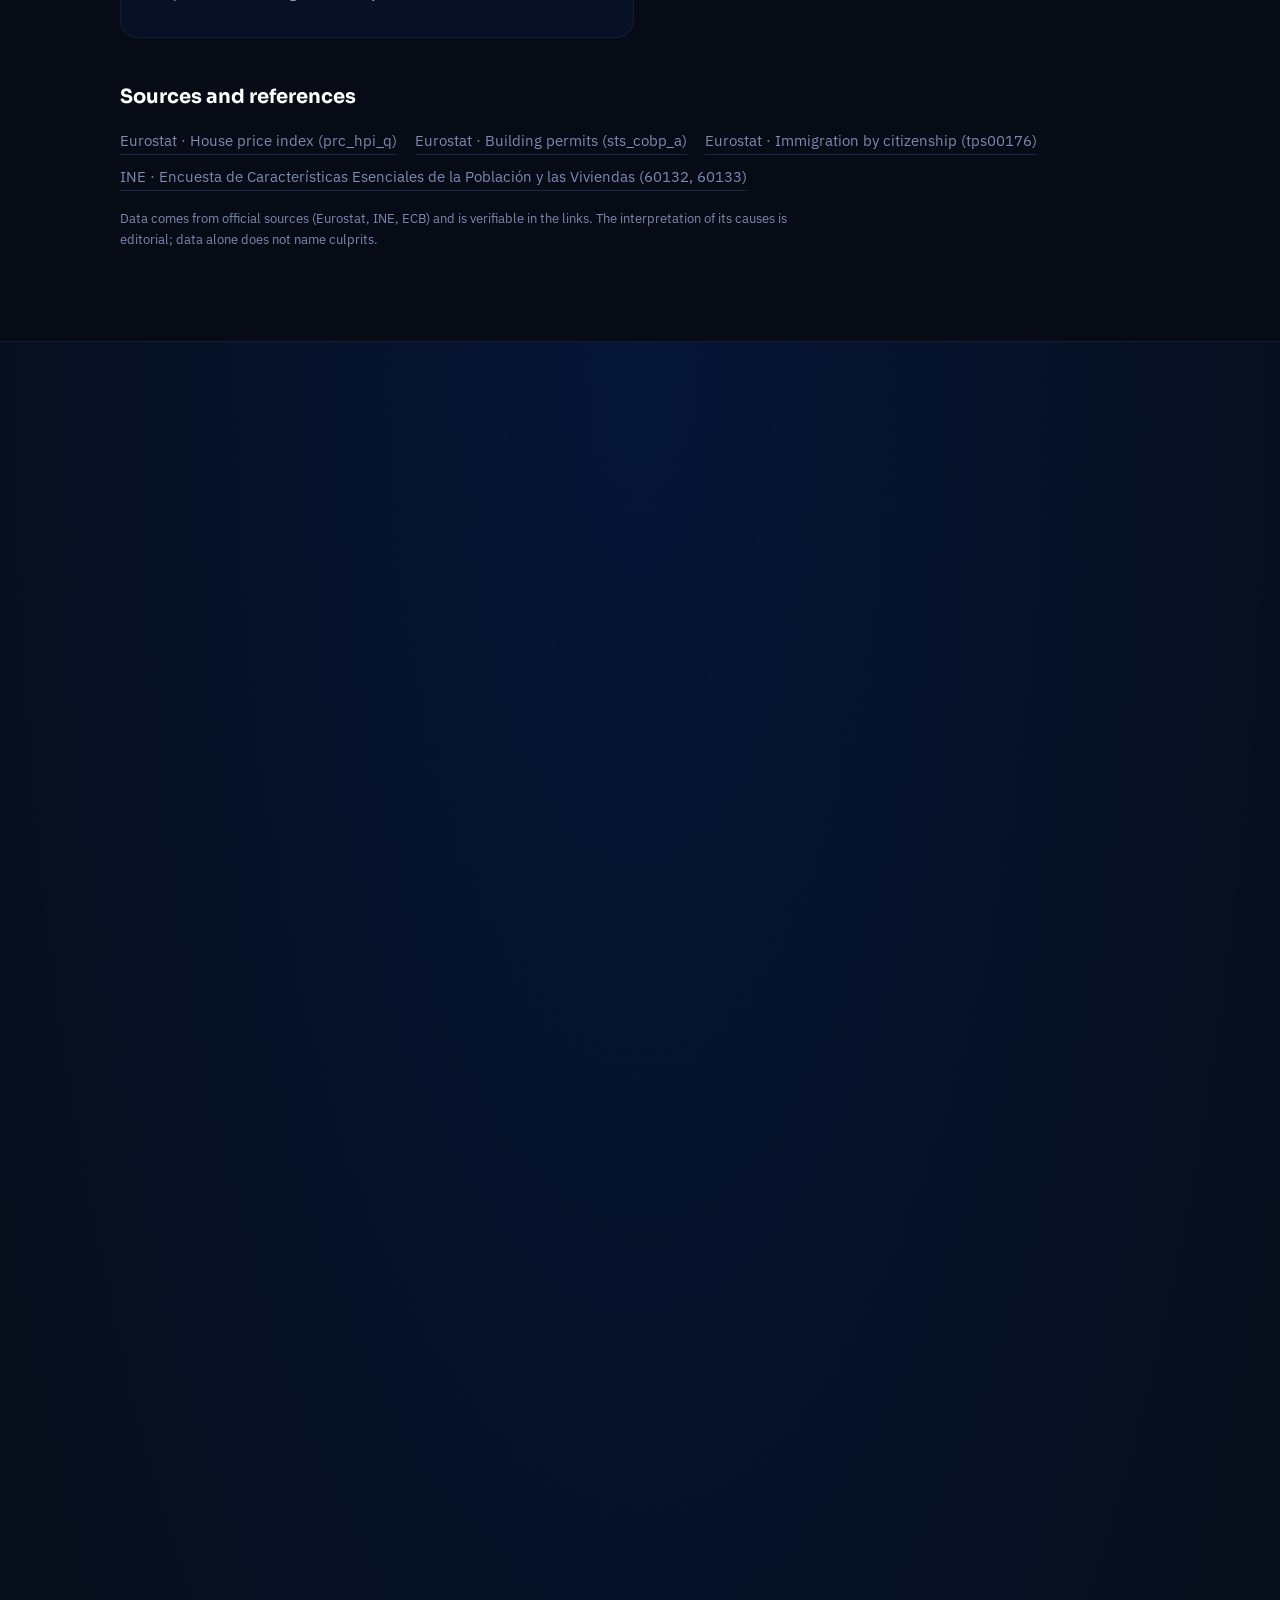
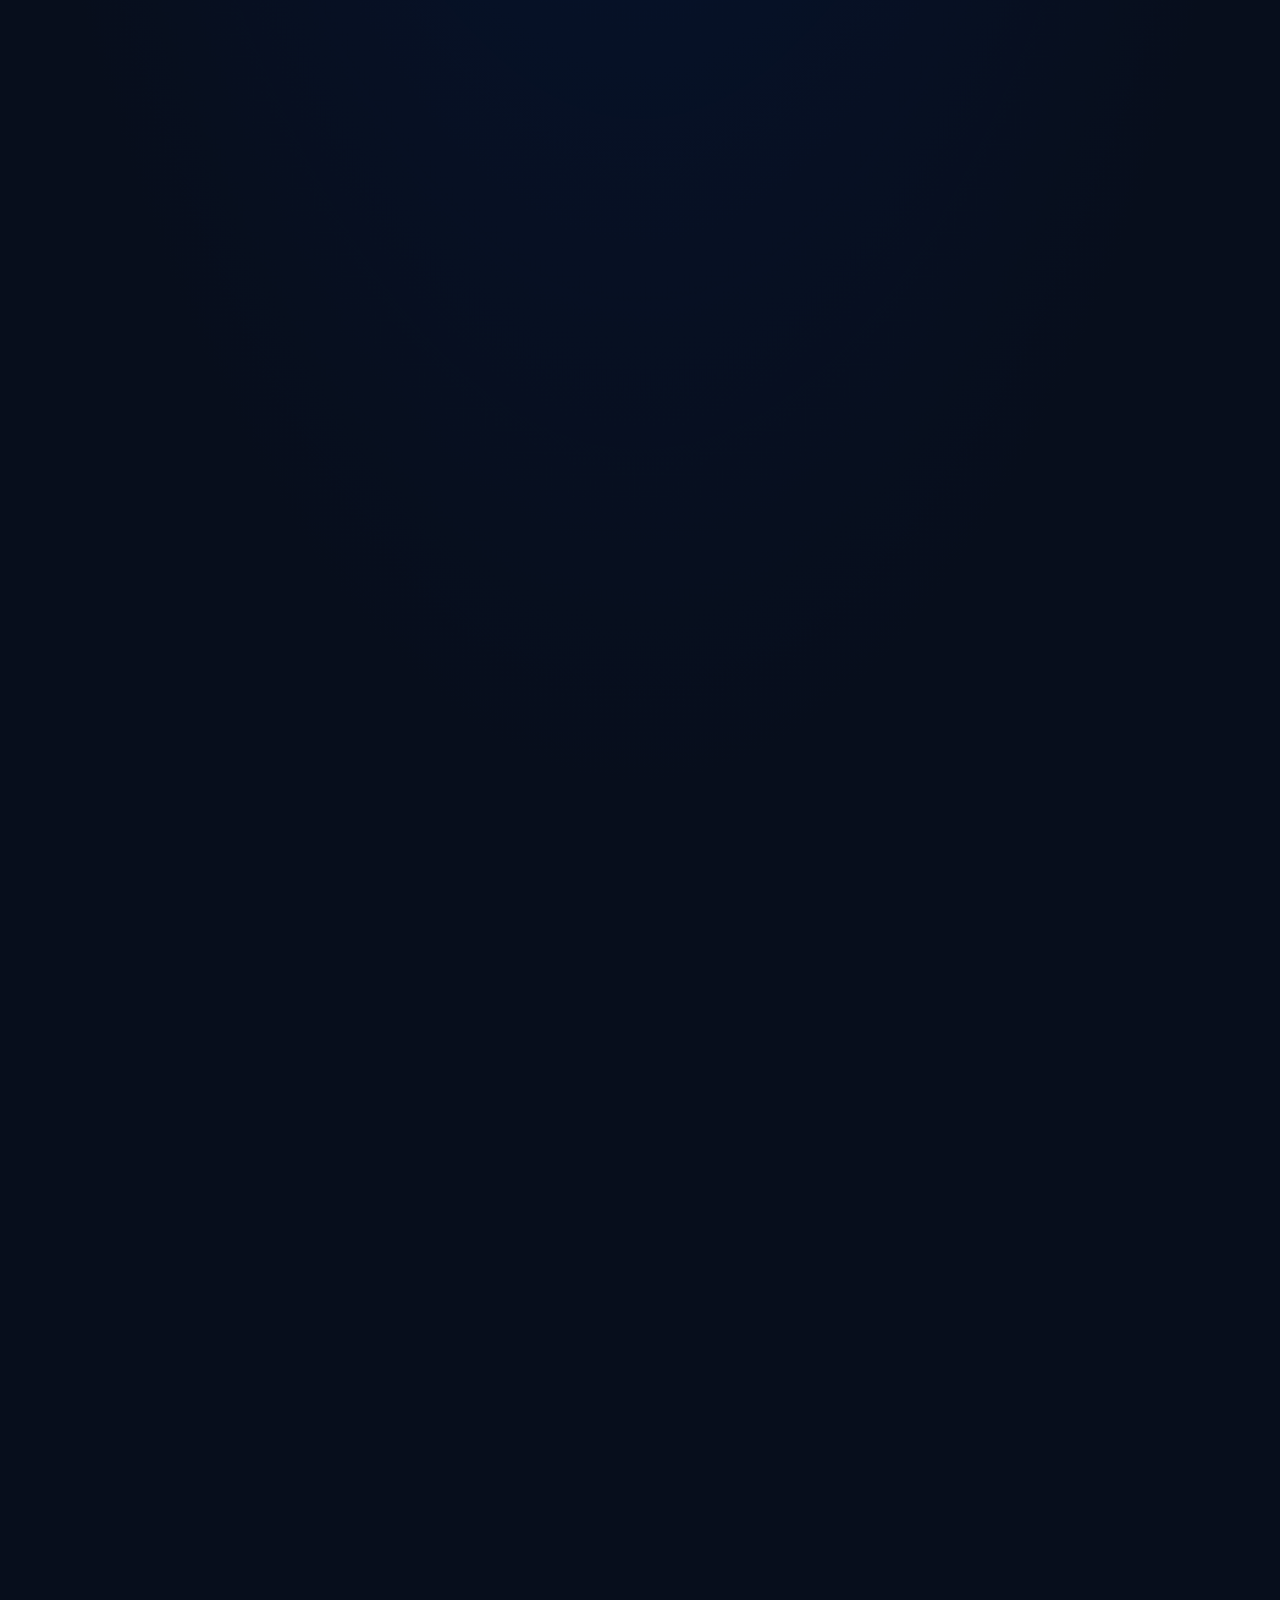
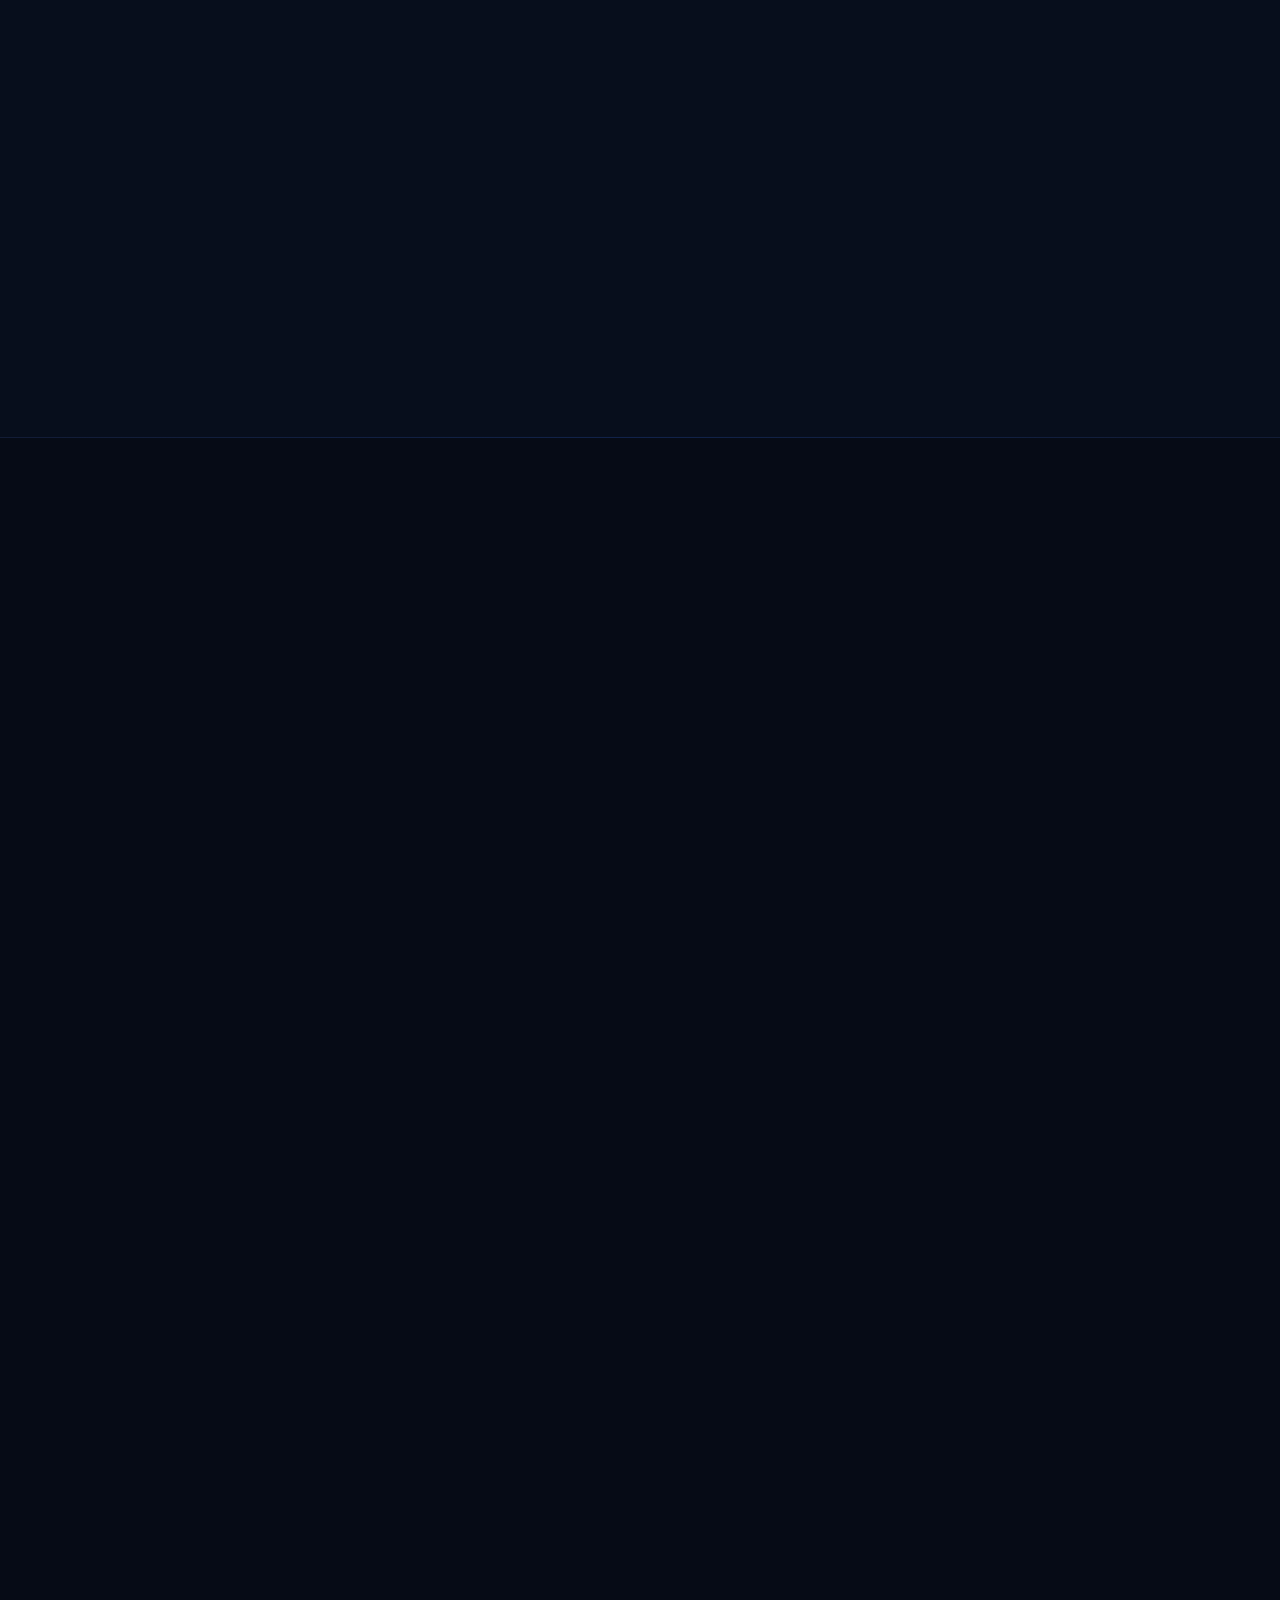
==== commit 6d01836a: "Pequeños ajustes de literatura" ====
--- a/frontend/index.html
+++ b/frontend/index.html
@@ -170,26 +170,6 @@
                 <div class="charts-grid" id="inflationCharts"></div>
             </div>
 
-            <div class="analysis-grid">
-                <div class="analysis-block">
-                    <h3 class="block-title" data-i18n="infl.mythsTitle"></h3>
-                    <div class="myth-list" id="inflMythsList"></div>
-                </div>
-                <div class="analysis-block">
-                    <h3 class="block-title" data-i18n="infl.causesTitle"></h3>
-                    <ul class="claim-list causes" id="inflCausesList"></ul>
-                </div>
-                <div class="analysis-block">
-                    <h3 class="block-title" data-i18n="infl.solutionsTitle"></h3>
-                    <ul class="claim-list solutions" id="inflSolutionsList"></ul>
-                </div>
-            </div>
-
-            <div class="sources-block">
-                <h3 class="block-title" data-i18n="infl.sourcesTitle"></h3>
-                <ul class="sources-list" id="inflSources"></ul>
-            </div>
-
             <div class="quote-break">
                 <blockquote data-i18n="quote.text"></blockquote>
                 <cite data-i18n="quote.cite"></cite>
@@ -208,7 +188,7 @@
                     <div class="slider-block">
                         <div class="slider-year-display" id="sliderYear">1996</div>
                         <div class="slider-track-wrap">
-                            <div class="slider-track-label" data-i18n="infl.sliderLabel"></div>
+                            <label class="slider-track-label" for="yearSlider" data-i18n="infl.sliderLabel"></label>
                             <input type="range" id="yearSlider" min="0" max="6" step="1" value="0">
                         </div>
                     </div>
@@ -221,7 +201,26 @@
                     </div>
                 </div>
             </div>
-        </div>
+            <div class="analysis-grid">
+                <div class="analysis-block">
+                    <h3 class="block-title" data-i18n="infl.mythsTitle"></h3>
+                    <div class="myth-list" id="inflMythsList"></div>
+                </div>
+                <div class="analysis-block">
+                    <h3 class="block-title" data-i18n="infl.causesTitle"></h3>
+                    <ul class="claim-list causes" id="inflCausesList"></ul>
+                </div>
+                <div class="analysis-block">
+                    <h3 class="block-title" data-i18n="infl.solutionsTitle"></h3>
+                    <ul class="claim-list solutions" id="inflSolutionsList"></ul>
+                </div>
+            </div>
+            <div class="sources-block">
+                <h3 class="block-title" data-i18n="infl.sourcesTitle"></h3>
+                <ul class="sources-list" id="inflSources"></ul>
+            </div>
+        </div>
+
     </section>
 
     <section class="problem-section" id="pensiones">
@@ -237,21 +236,6 @@
             <h3 class="block-title" data-i18n="pensions.chartsTitle"></h3>
             <div class="charts-grid" id="pensionsCharts"></div>
 
-            <div class="analysis-grid">
-                <div class="analysis-block">
-                    <h3 class="block-title" data-i18n="pensions.mythsTitle"></h3>
-                    <div class="myth-list" id="pensionsMythsList"></div>
-                </div>
-                <div class="analysis-block">
-                    <h3 class="block-title" data-i18n="pensions.causesTitle"></h3>
-                    <ul class="claim-list causes" id="pensionsCausesList"></ul>
-                </div>
-                <div class="analysis-block">
-                    <h3 class="block-title" data-i18n="pensions.solutionsTitle"></h3>
-                    <ul class="claim-list solutions" id="pensionsSolutionsList"></ul>
-                </div>
-            </div>
-
             <div class="sim-block">
                 <h3 class="block-title" data-i18n="pensions.simTitle"></h3>
                 <p class="gift-note" id="pensionsSimLede"></p>
@@ -271,6 +255,20 @@
                 <p class="disclaimer" data-i18n="sim.note"></p>
             </div>
 
+            <div class="analysis-grid">
+                <div class="analysis-block">
+                    <h3 class="block-title" data-i18n="pensions.mythsTitle"></h3>
+                    <div class="myth-list" id="pensionsMythsList"></div>
+                </div>
+                <div class="analysis-block">
+                    <h3 class="block-title" data-i18n="pensions.causesTitle"></h3>
+                    <ul class="claim-list causes" id="pensionsCausesList"></ul>
+                </div>
+                <div class="analysis-block">
+                    <h3 class="block-title" data-i18n="pensions.solutionsTitle"></h3>
+                    <ul class="claim-list solutions" id="pensionsSolutionsList"></ul>
+                </div>
+            </div>
             <div class="sources-block">
                 <h3 class="block-title" data-i18n="pensions.sourcesTitle"></h3>
                 <ul class="sources-list" id="pensionsSources"></ul>
--- a/frontend/assets/style.css
+++ b/frontend/assets/style.css
@@ -220,9 +220,9 @@
 
 .m3-title {
     font-family: var(--font-display); font-size: 1.6rem; font-weight: 700; color: white;
-    opacity: 0; transform: translateY(20px); transition: all 0.6s ease-out;
-}
-.m3-title.visible { opacity: 1; transform: translateY(0); }
+    transform: translateY(20px); transition: transform 0.6s ease-out;
+}
+.m3-title.visible { transform: translateY(0); }
 
 .info-btn {
     width: 26px; height: 26px; border-radius: 50%;
@@ -259,9 +259,9 @@
 .m3-col {
     flex: 1; display: flex; flex-direction: column; align-items: center;
     height: 100%; justify-content: flex-end; position: relative;
-    opacity: 0; transform: translateY(20px); transition: all 0.6s ease-out;
-}
-.m3-col.visible { opacity: 1; transform: translateY(0); }
+    transform: translateY(20px); transition: transform 0.6s ease-out;
+}
+.m3-col.visible { transform: translateY(0); }
 .m3-col-label {
     font-family: var(--font-mono); font-size: 0.62rem; font-weight: 600;
     color: rgba(255, 204, 0, 0.9); margin-bottom: 6px; white-space: nowrap;
@@ -292,9 +292,9 @@
 .inflation-title {
     font-family: var(--font-display); font-size: clamp(1.6rem, 4vw, 2.4rem);
     font-weight: 800; color: white; letter-spacing: -0.02em; margin-bottom: 10px;
-    opacity: 0; transform: translateY(20px); transition: all 0.6s ease-out;
-}
-.inflation-title.visible { opacity: 1; transform: translateY(0); }
+    transform: translateY(20px); transition: transform 0.6s ease-out;
+}
+.inflation-title.visible { transform: translateY(0); }
 .inflation-title .red { color: var(--red); }
 
 .inflation-sub { font-size: 0.85rem; color: var(--text-dim); }
@@ -531,9 +531,9 @@
     font-family: var(--font-display); font-size: clamp(1.6rem, 3.6vw, 2.4rem);
     font-weight: 800; letter-spacing: -0.02em; line-height: 1.15; color: white;
     margin-bottom: 16px;
-    opacity: 0; transform: translateY(18px); transition: all 0.6s ease-out;
-}
-.problem-title.visible { opacity: 1; transform: translateY(0); }
+    transform: translateY(18px); transition: transform 0.6s ease-out;
+}
+.problem-title.visible { transform: translateY(0); }
 .problem-title .highlight {
     background: linear-gradient(90deg, var(--gold) 0%, #ff9e00 100%);
     -webkit-background-clip: text; -webkit-text-fill-color: transparent; background-clip: text;
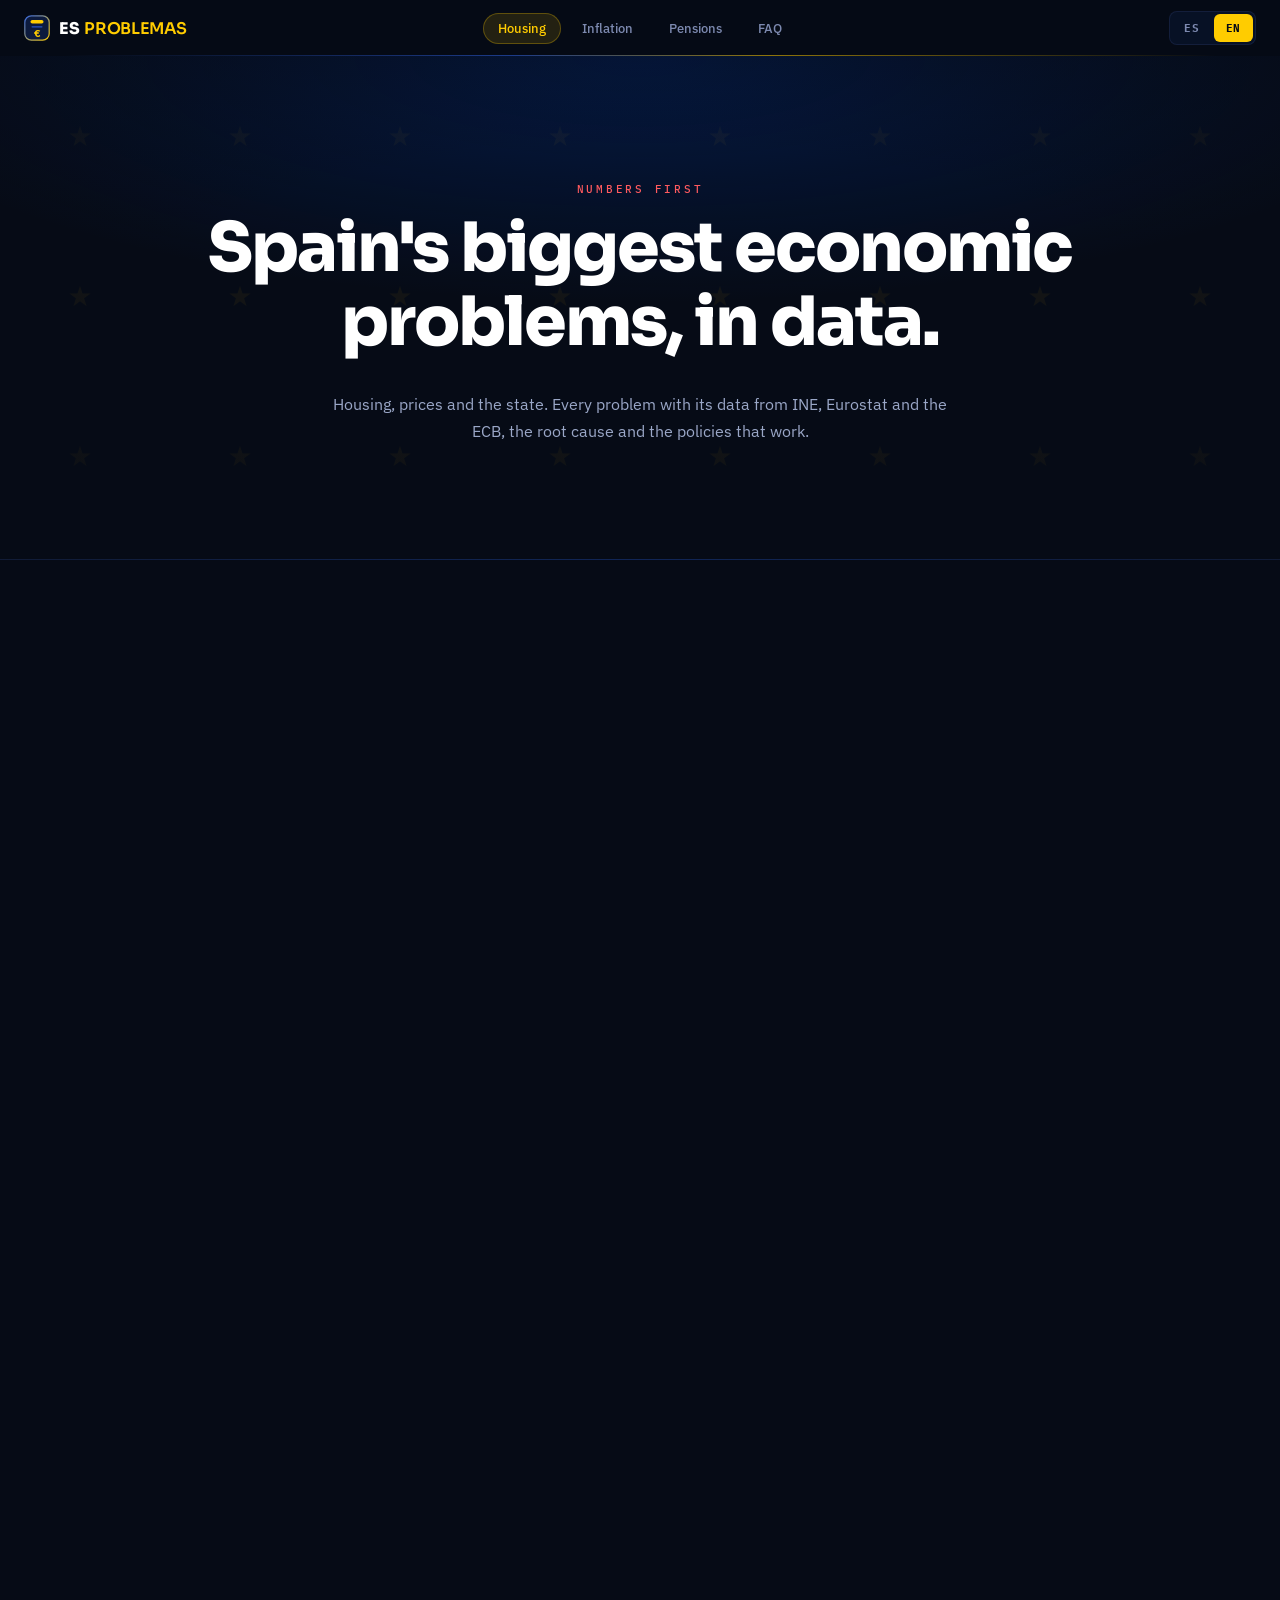
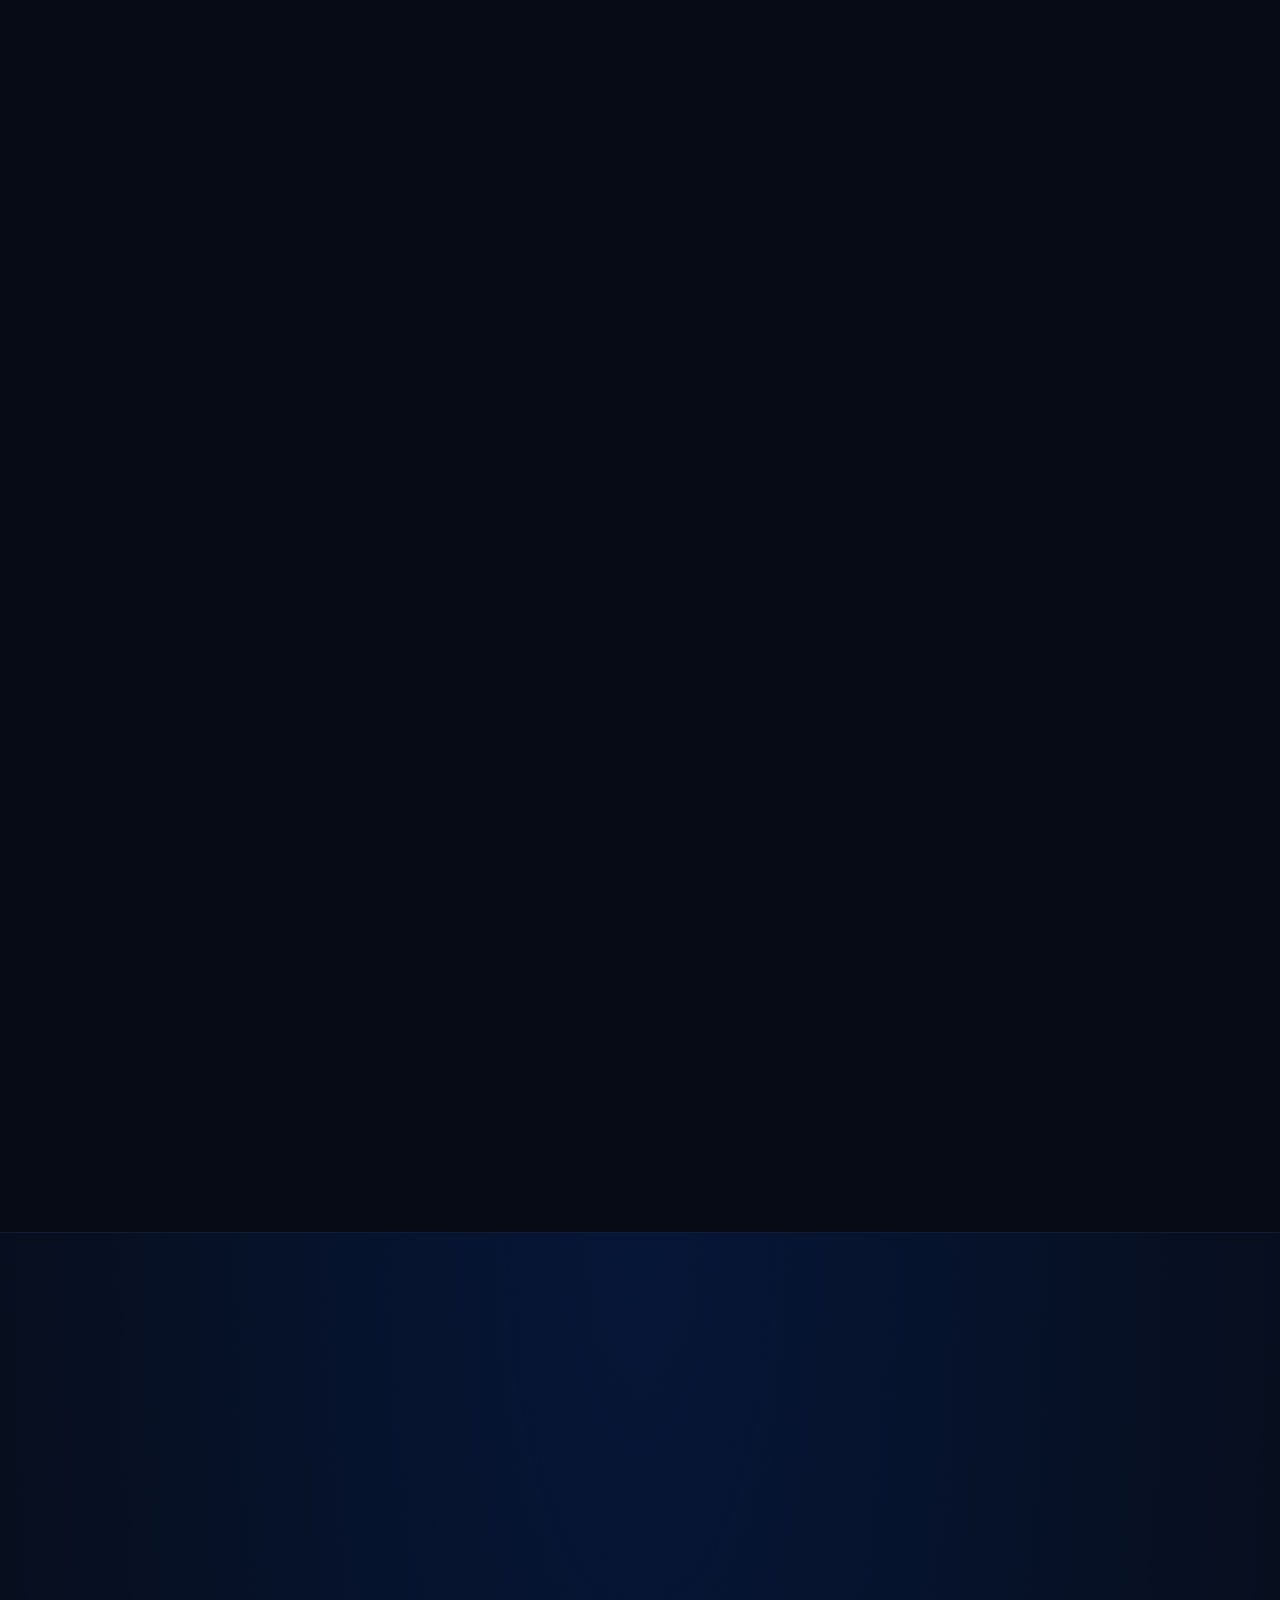
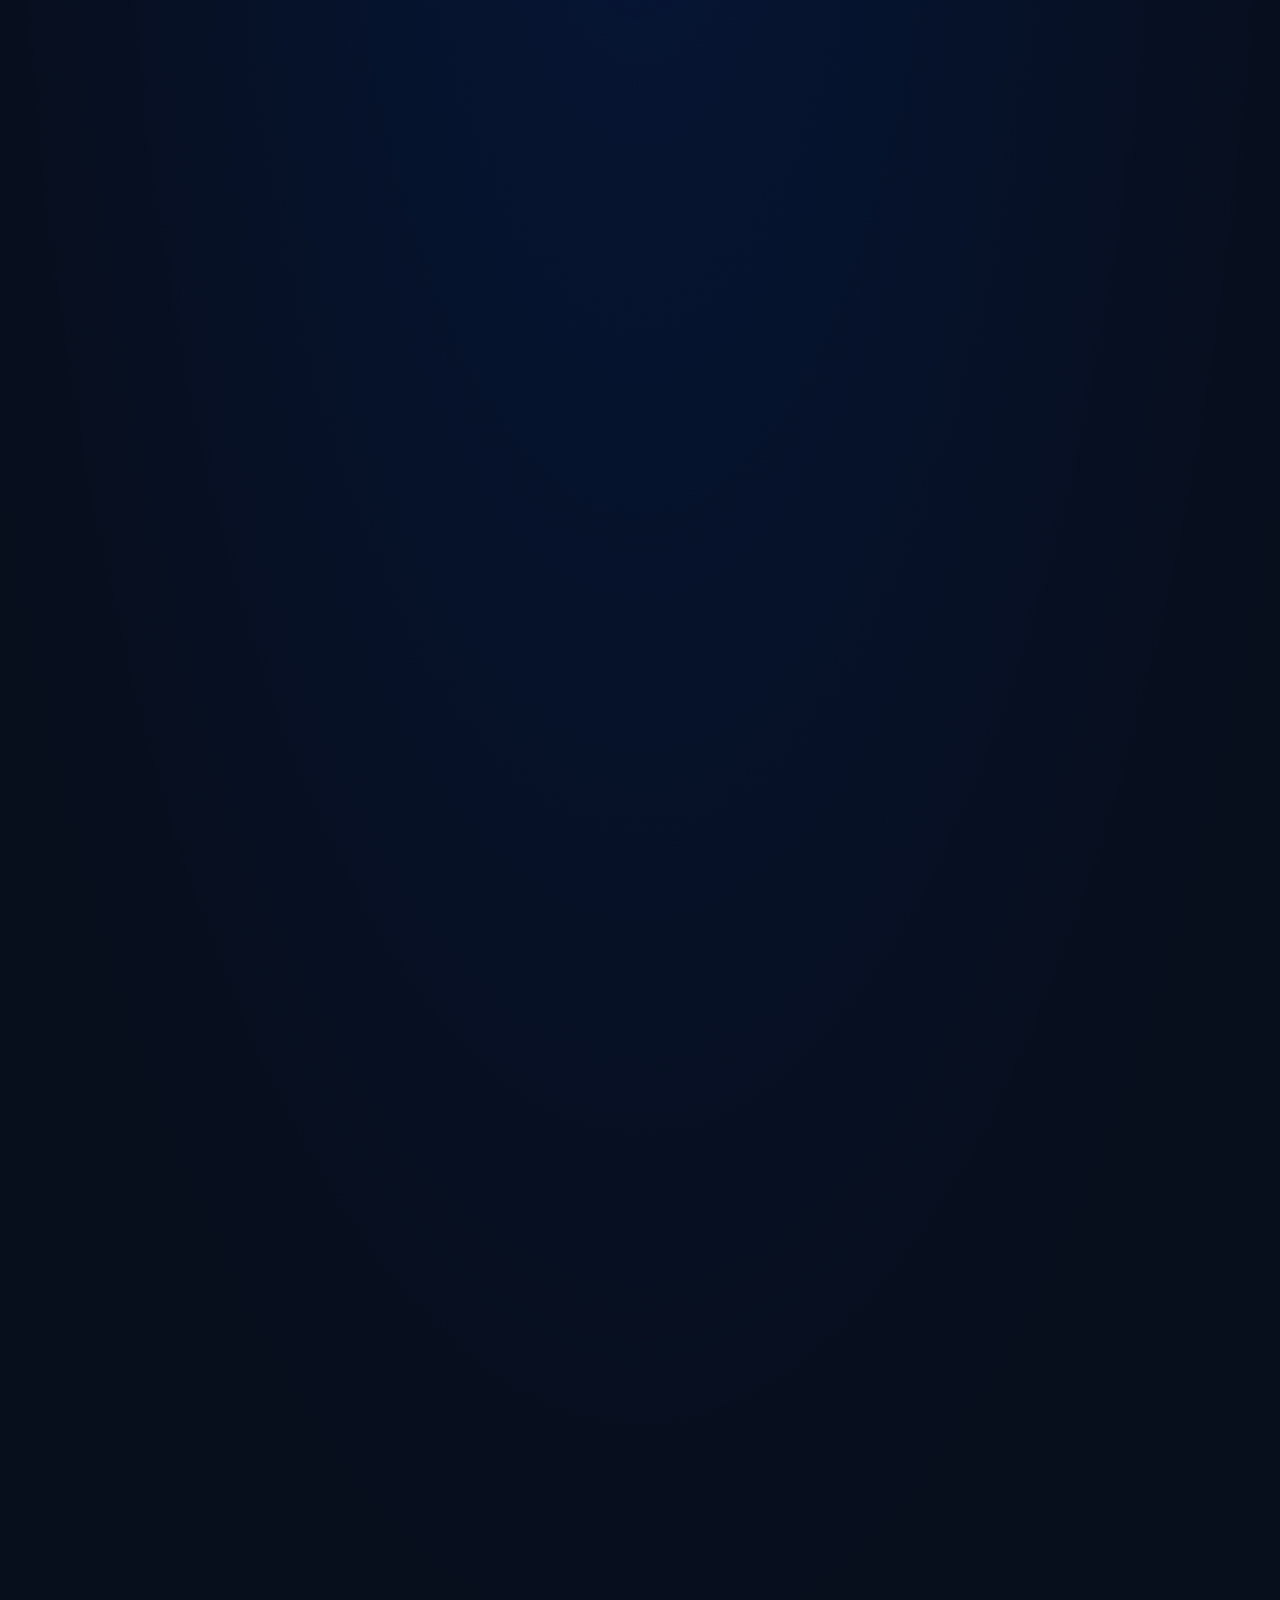
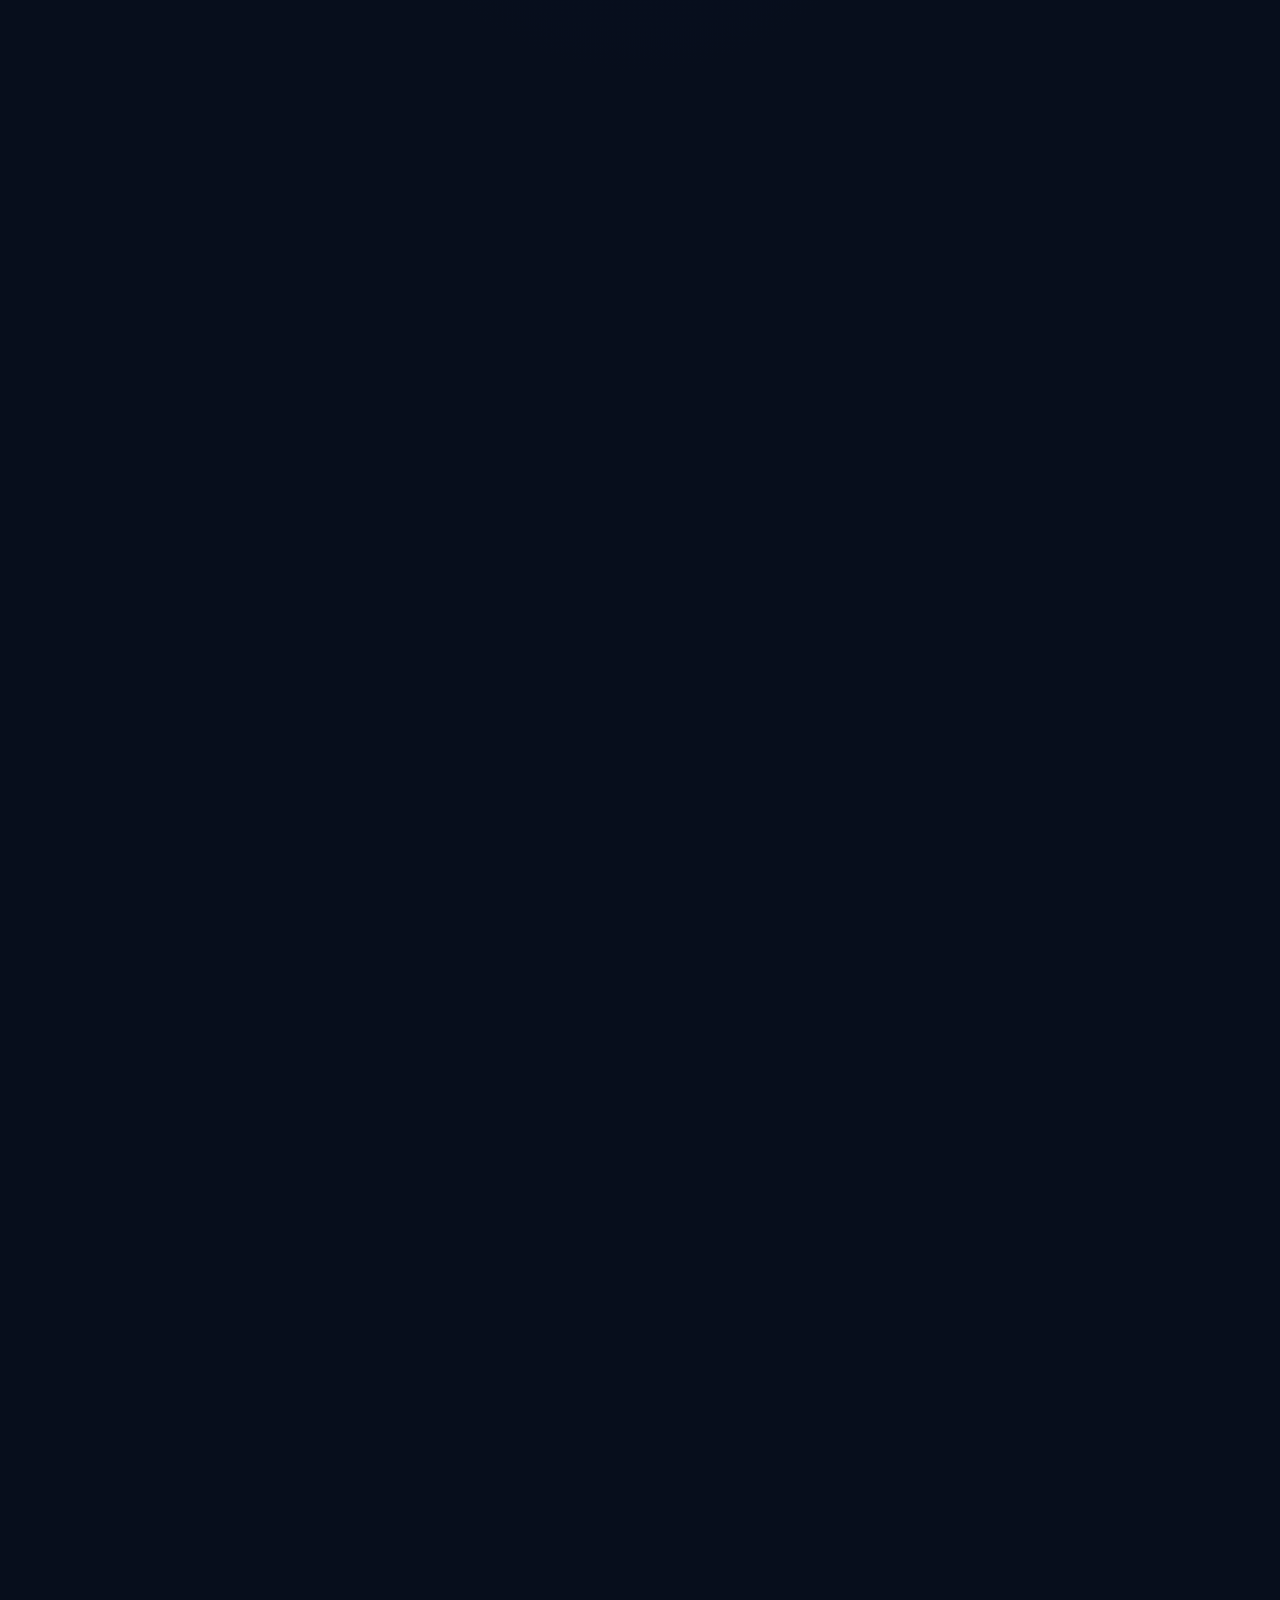
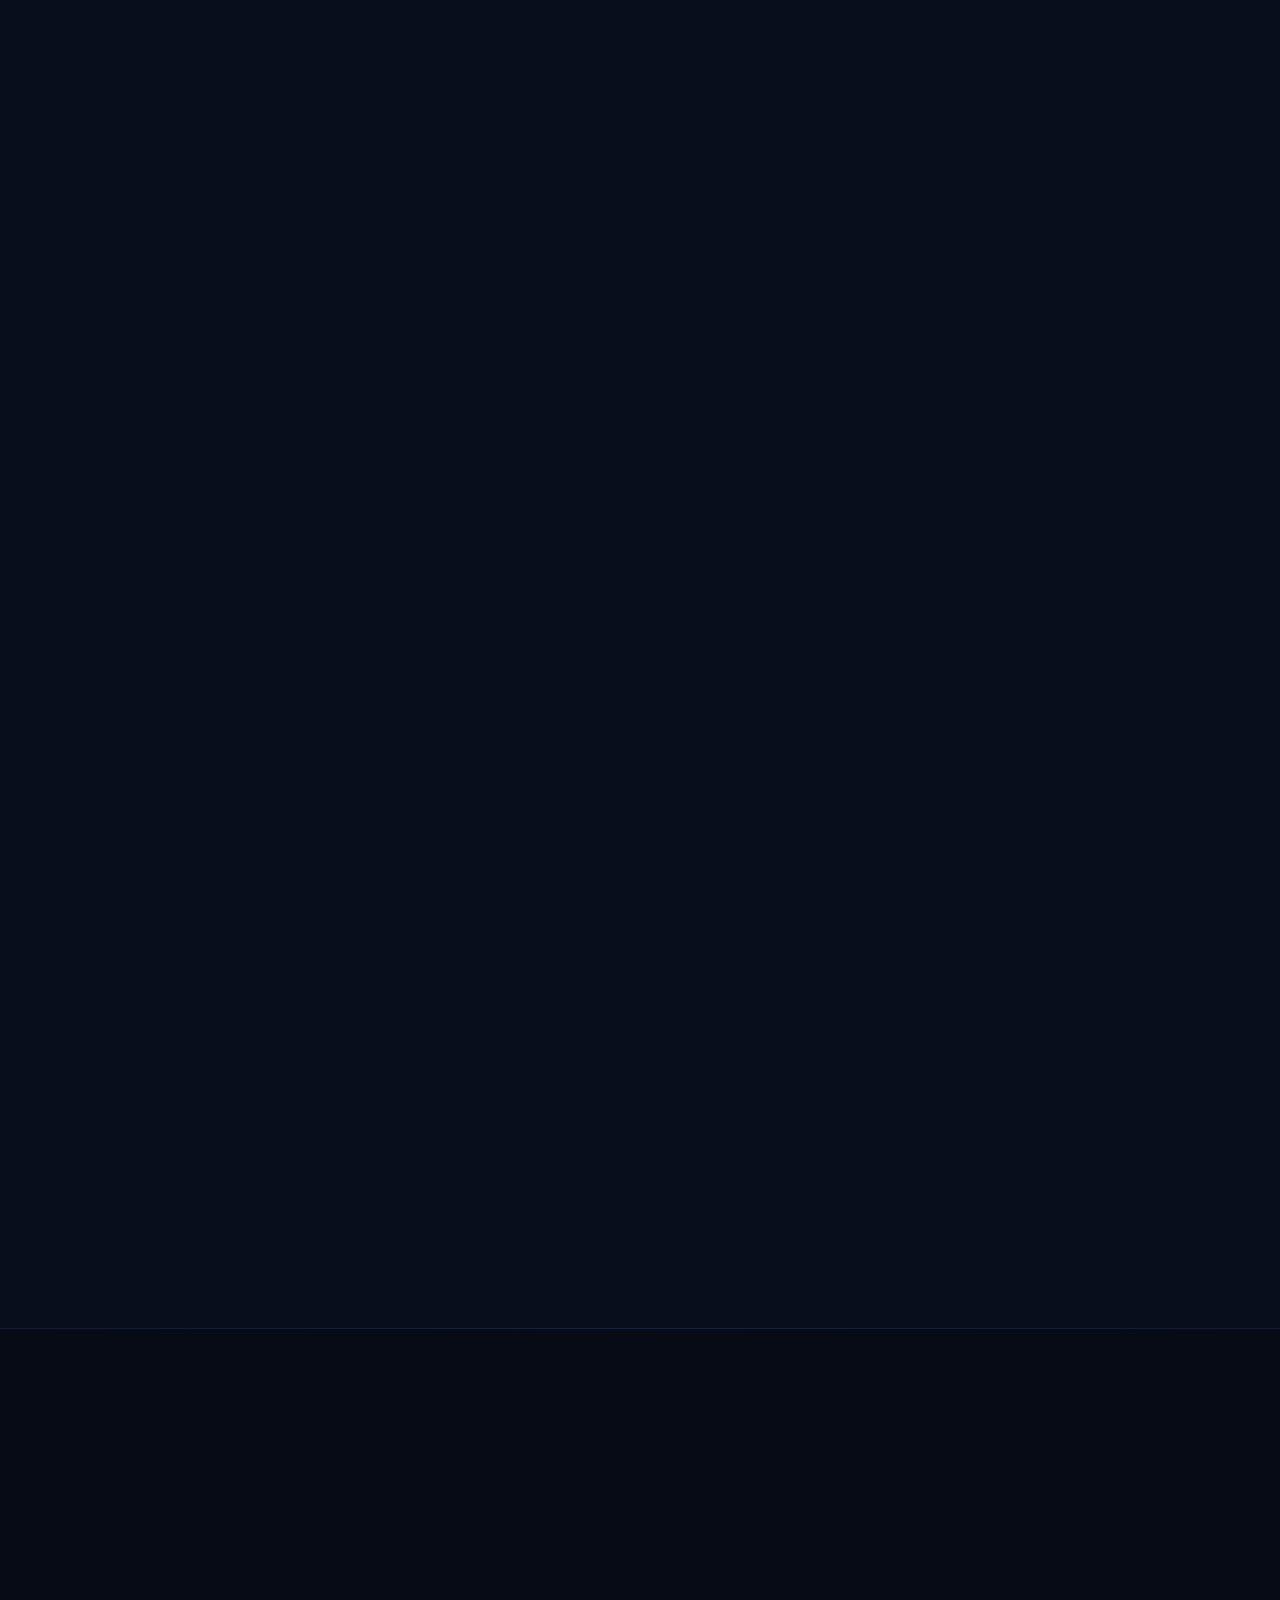
==== commit fb02e14e: "Mas literatura" ====
--- a/frontend/index.html
+++ b/frontend/index.html
@@ -4,7 +4,7 @@
     <meta charset="UTF-8">
     <meta name="viewport" content="width=device-width, initial-scale=1.0">
     <title>ESProblemas — Los grandes problemas económicos de España, con datos</title>
-    <meta name="description" content="Vivienda, precios y Estado: los grandes problemas económicos de España con gráficos de fuentes oficiales (INE, Eurostat, BCE), su causa de raíz y las soluciones posibles. / Spain's biggest economic problems in official data.">
+    <meta name="description" content="Vivienda, precios y Estado: los grandes problemas económicos de España con datos de INE, Eurostat y BCE, su causa de raíz y las soluciones posibles. / Spain's biggest economic problems in official data.">
     <meta property="og:title" content="ESProblemas — Spain's economic problems, in official data">
     <meta property="og:description" content="Housing prices 33% above the 2007 bubble peak. €17.6 trillion of eurozone money supply. Every problem with its official chart and root cause.">
     <meta property="og:type" content="website">
@@ -52,7 +52,6 @@
                 </svg></span>
                 <span class="brand-main">ES</span><span class="brand-sub">Problemas</span>
             </div>
-            <span class="brrr-tag">DATOS OFICIALES</span>
         </a>
     </div>
     <nav class="header-links">
--- a/frontend/assets/style.css
+++ b/frontend/assets/style.css
@@ -51,12 +51,6 @@
 .header-logo .logo-icon svg { width: 100%; height: 100%; }
 .header-logo .brand-main { color: white; }
 .header-logo .brand-sub { color: var(--gold); margin-left: 5px; font-weight: 600; }
-.brrr-tag {
-    font-family: var(--font-mono); font-size: 0.55rem; font-weight: 700;
-    color: var(--gold); background: var(--gold-soft); border: 1px solid var(--gold-border);
-    padding: 2px 8px; border-radius: 4px; letter-spacing: 0.1em;
-    animation: brrrPulse 1.6s ease-in-out infinite;
-}
 .header-brand { justify-self: start; }
 .header-links {
     justify-self: center;
@@ -84,7 +78,6 @@
 .lang-btn:hover { color: white; }
 .lang-btn.active { color: var(--bg); background: var(--gold); }
 
-@keyframes brrrPulse { 0%, 100% { opacity: 0.55; } 50% { opacity: 1; } }
 
 .hero {
     position: relative; min-height: 56vh;
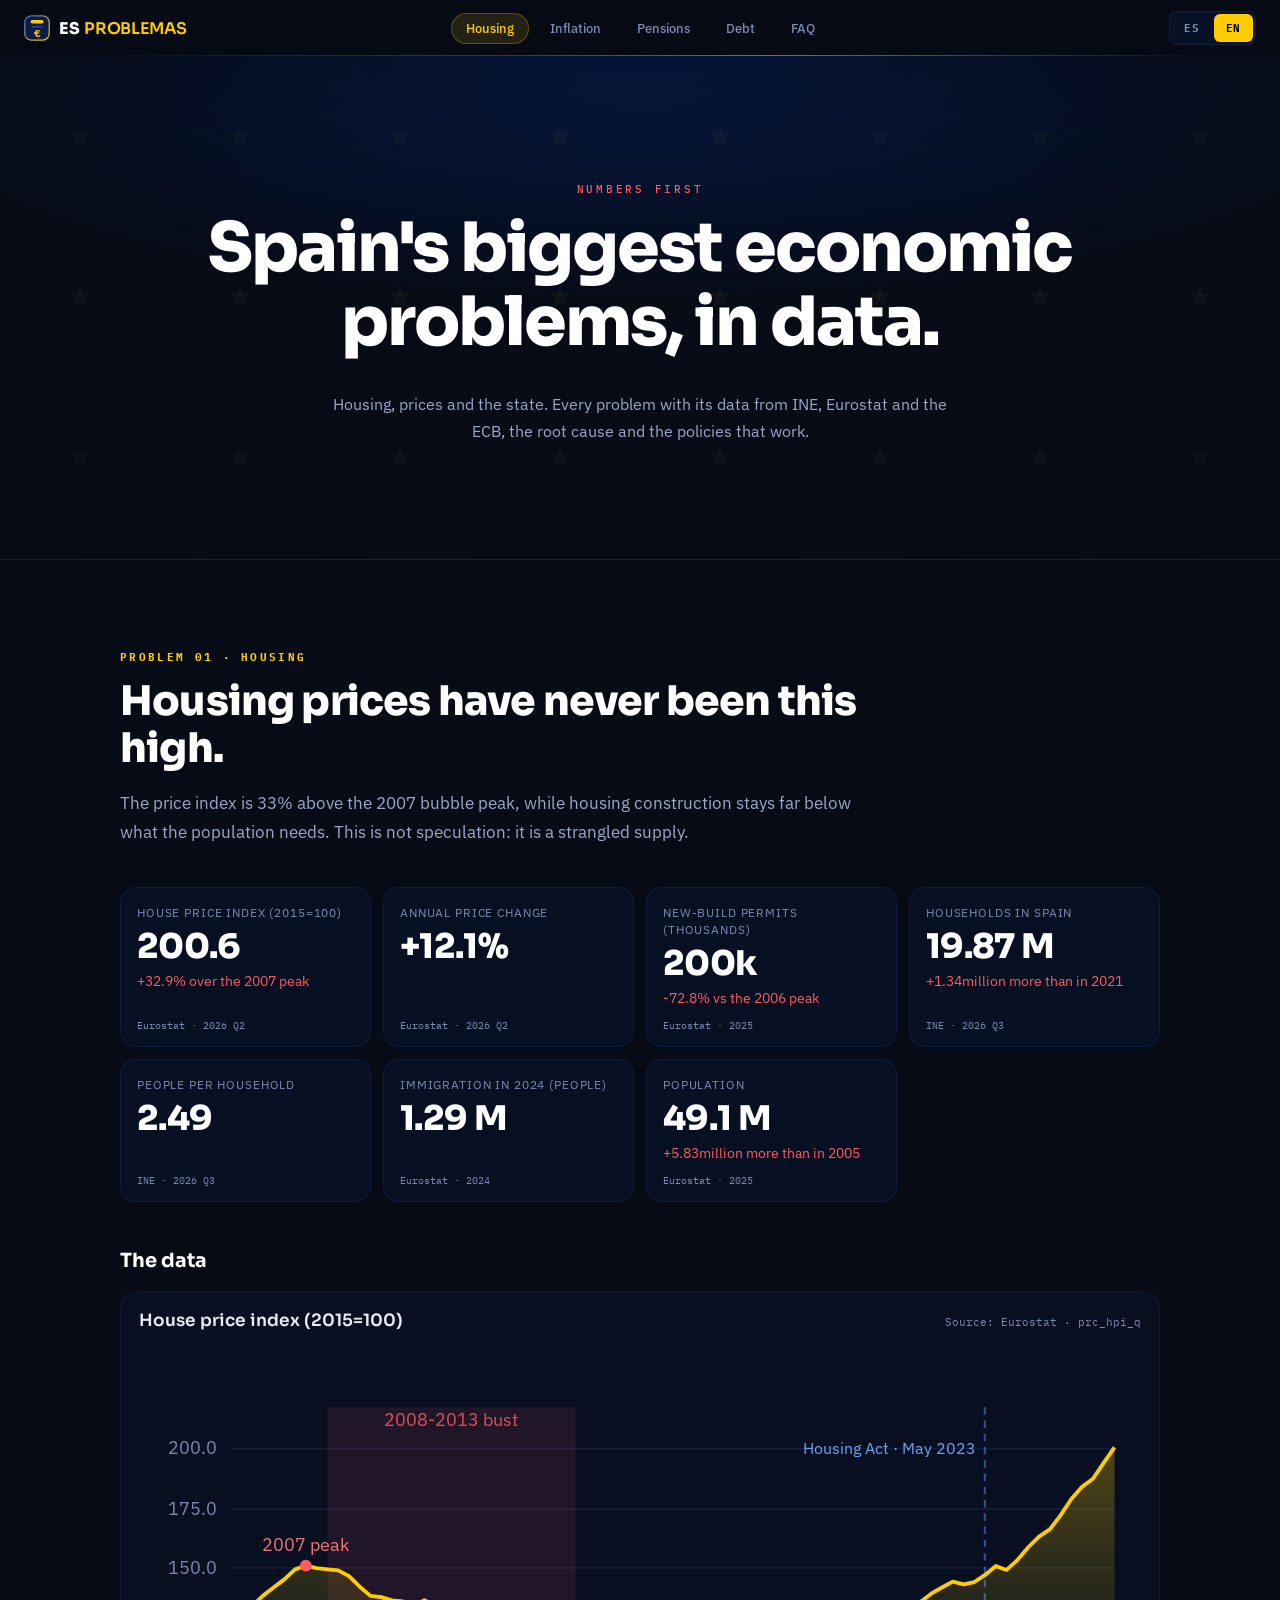
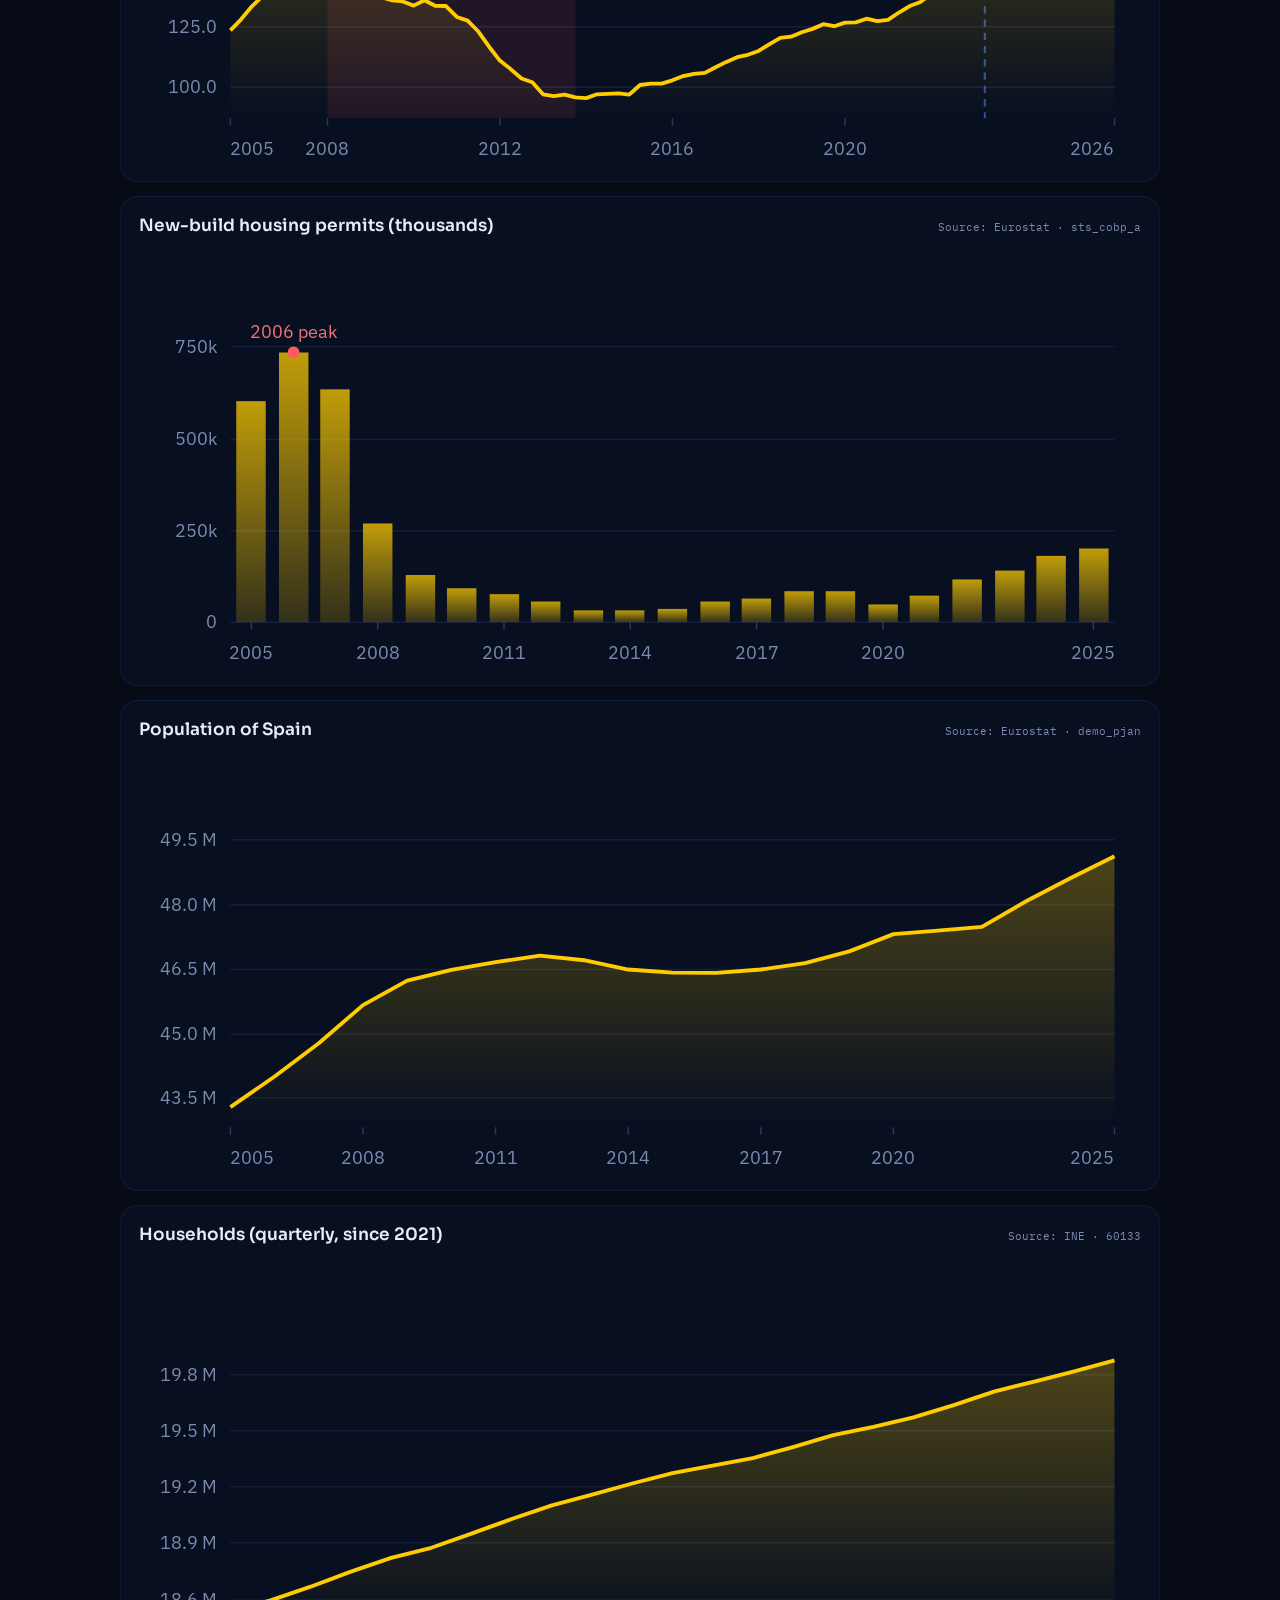
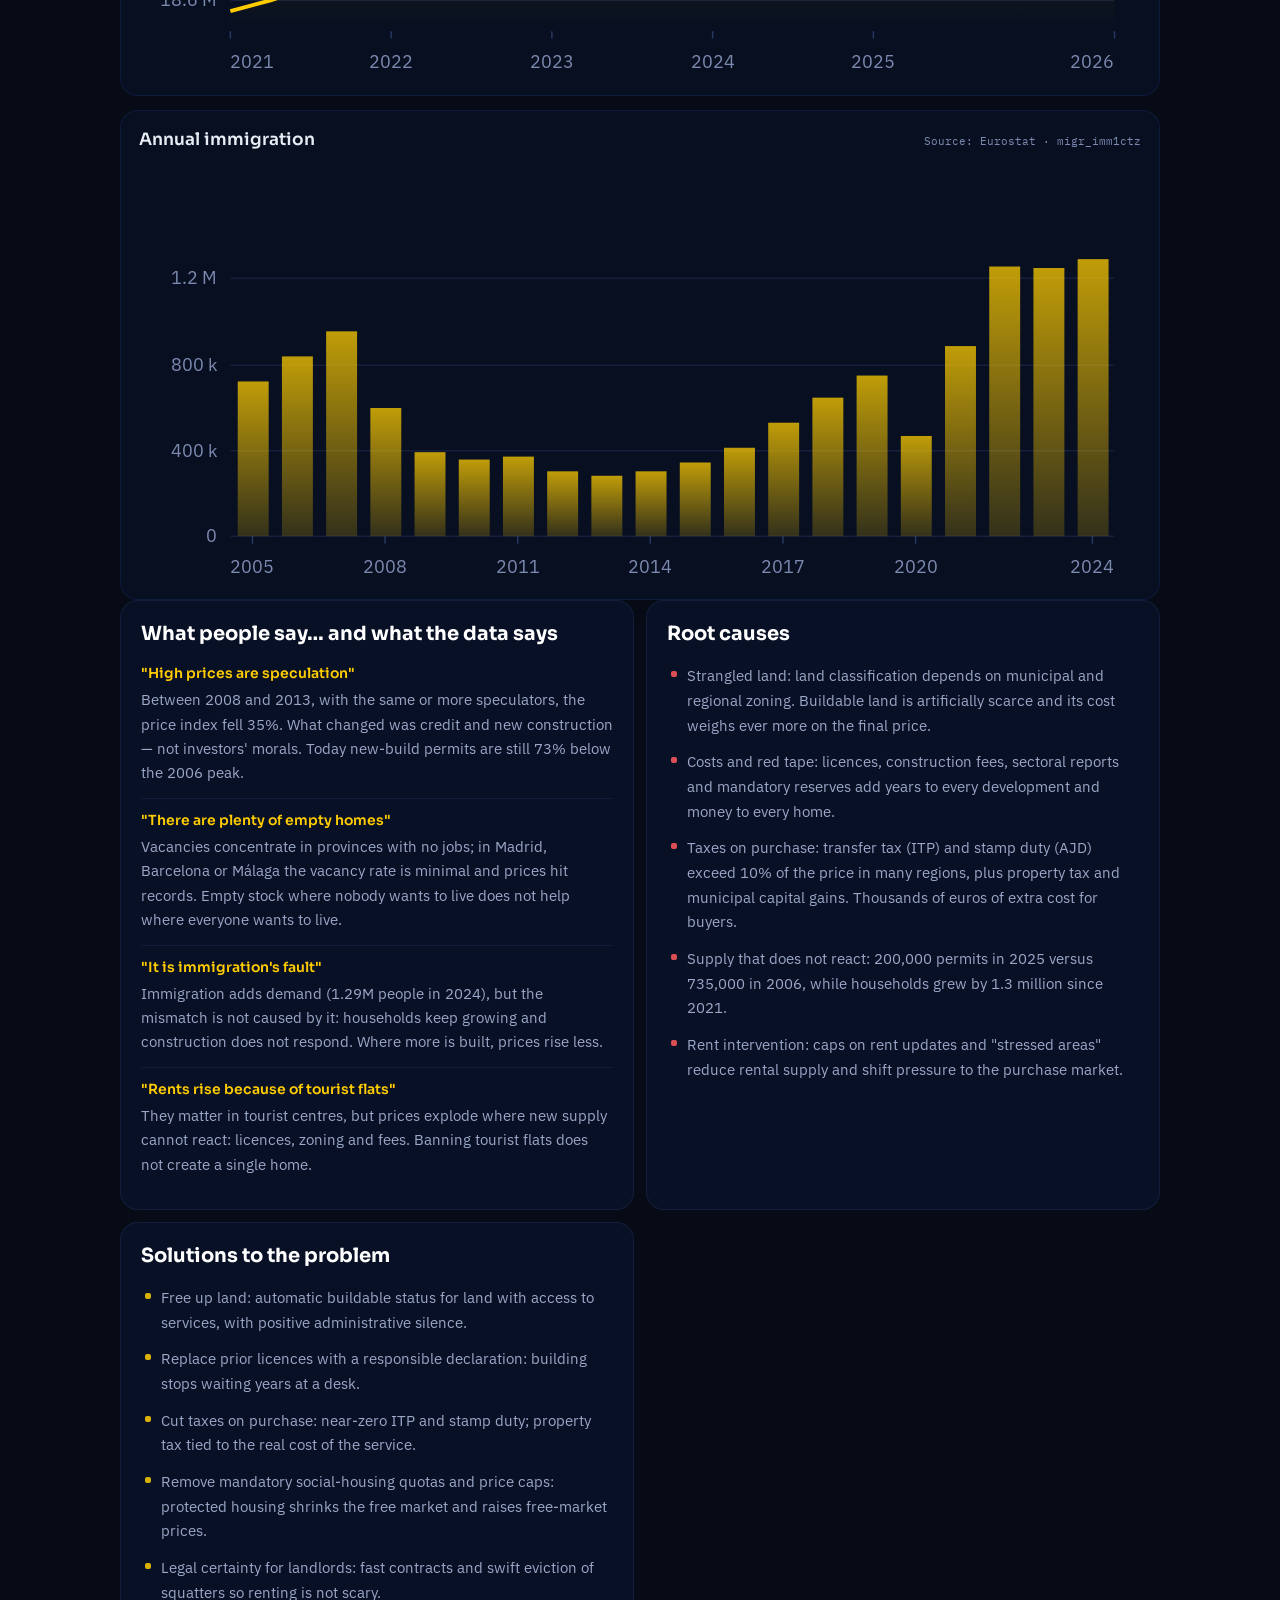
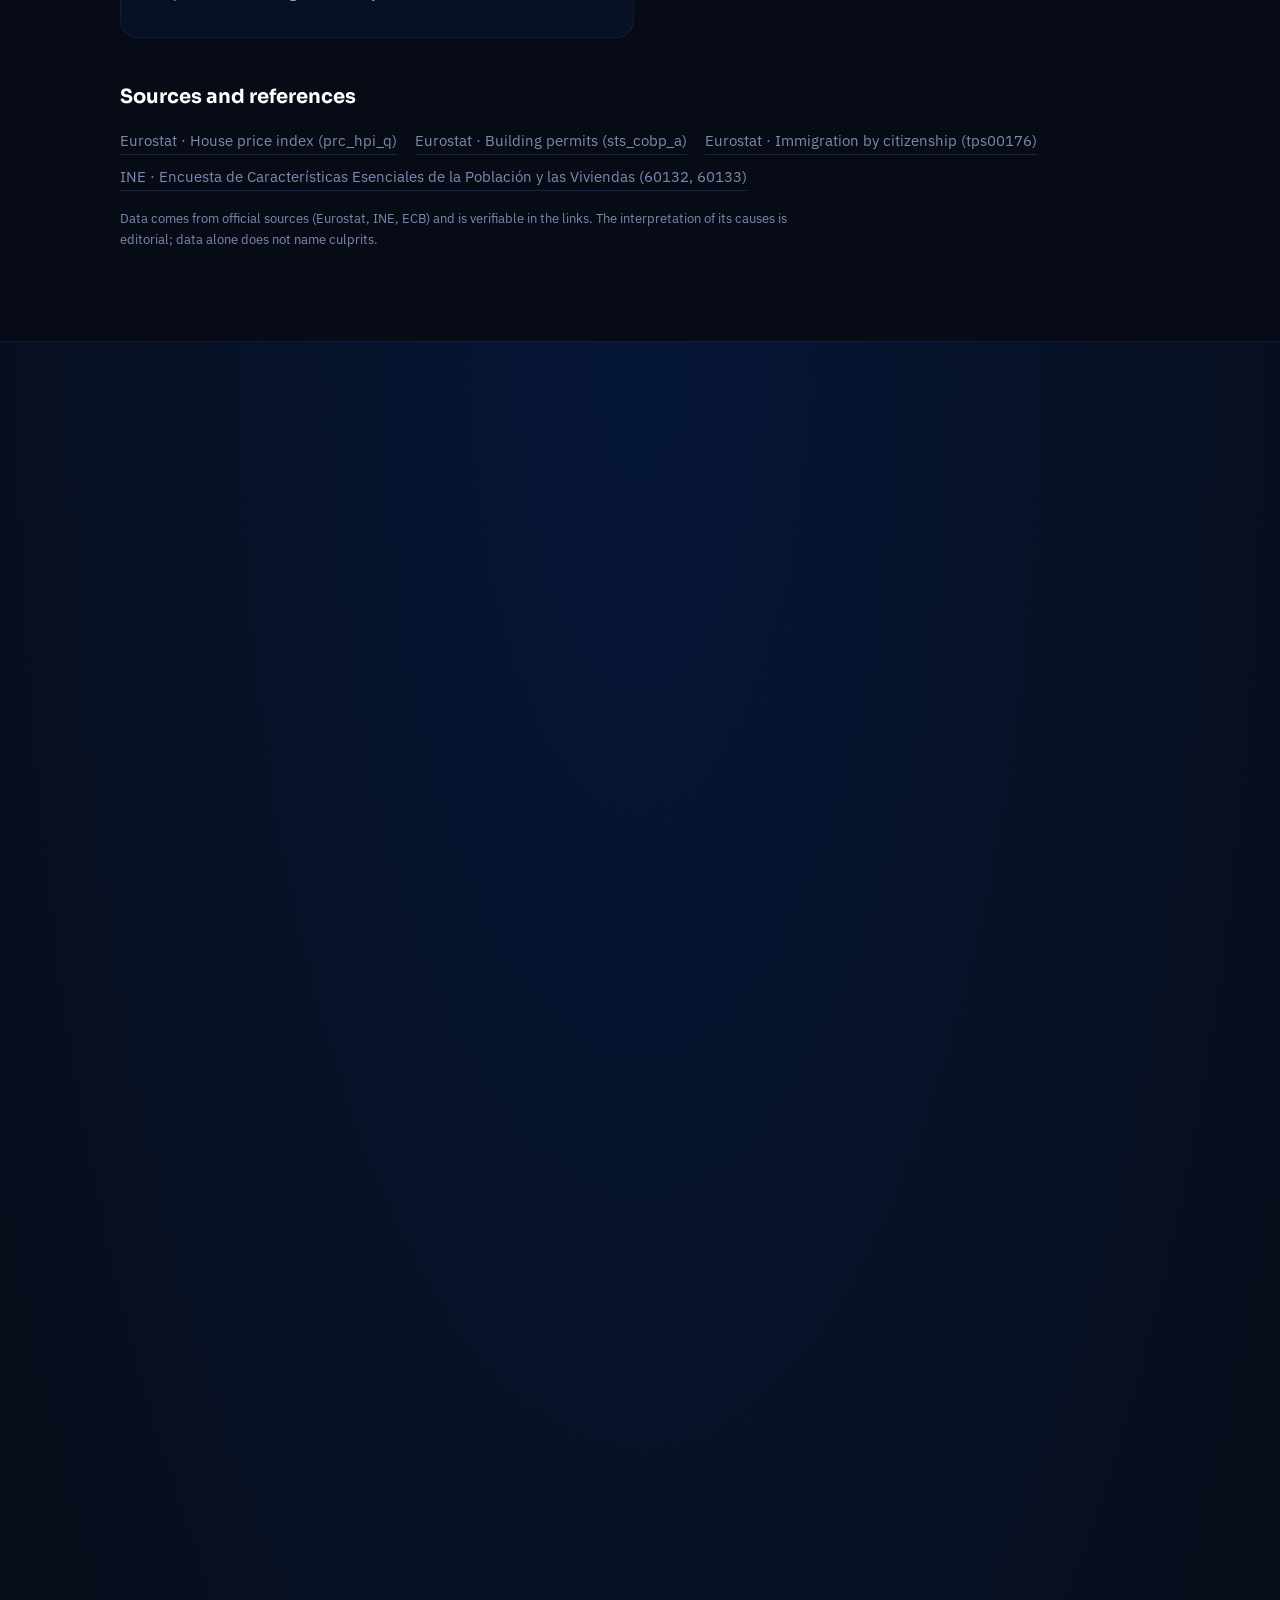
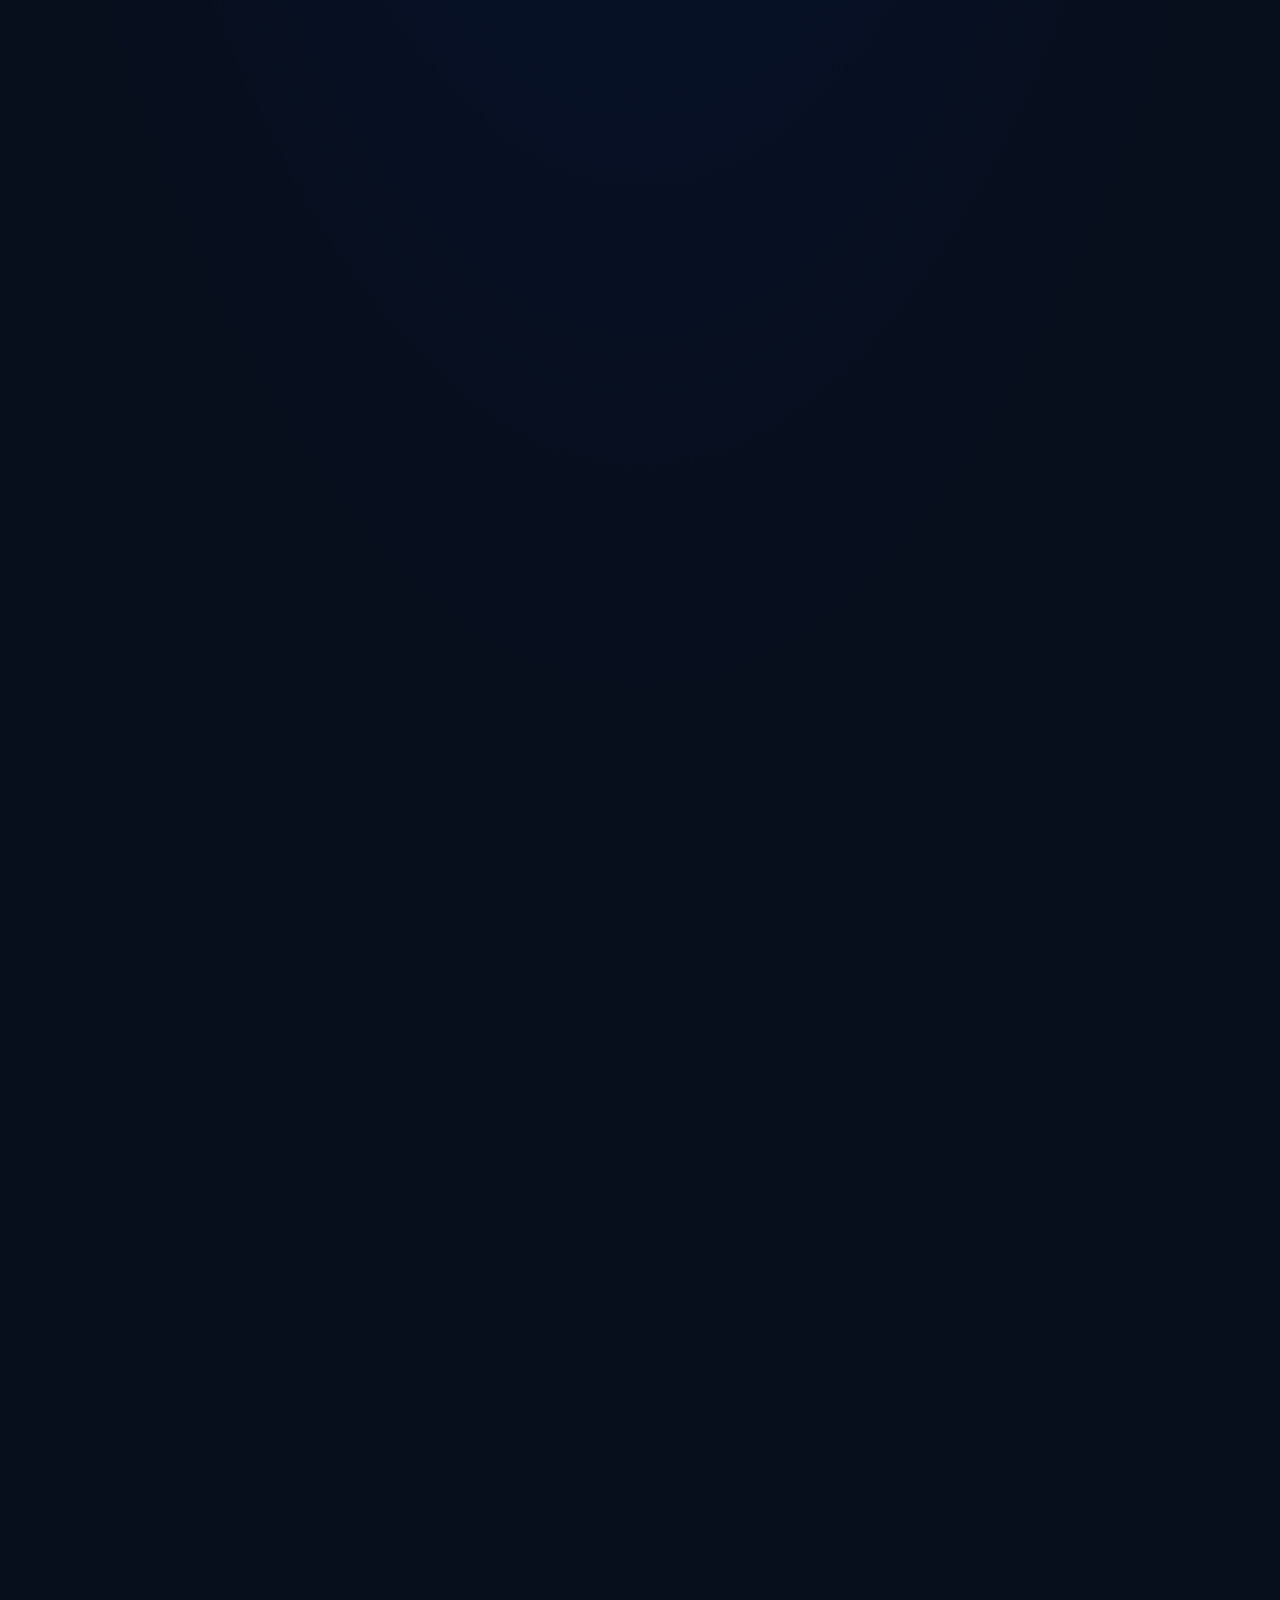
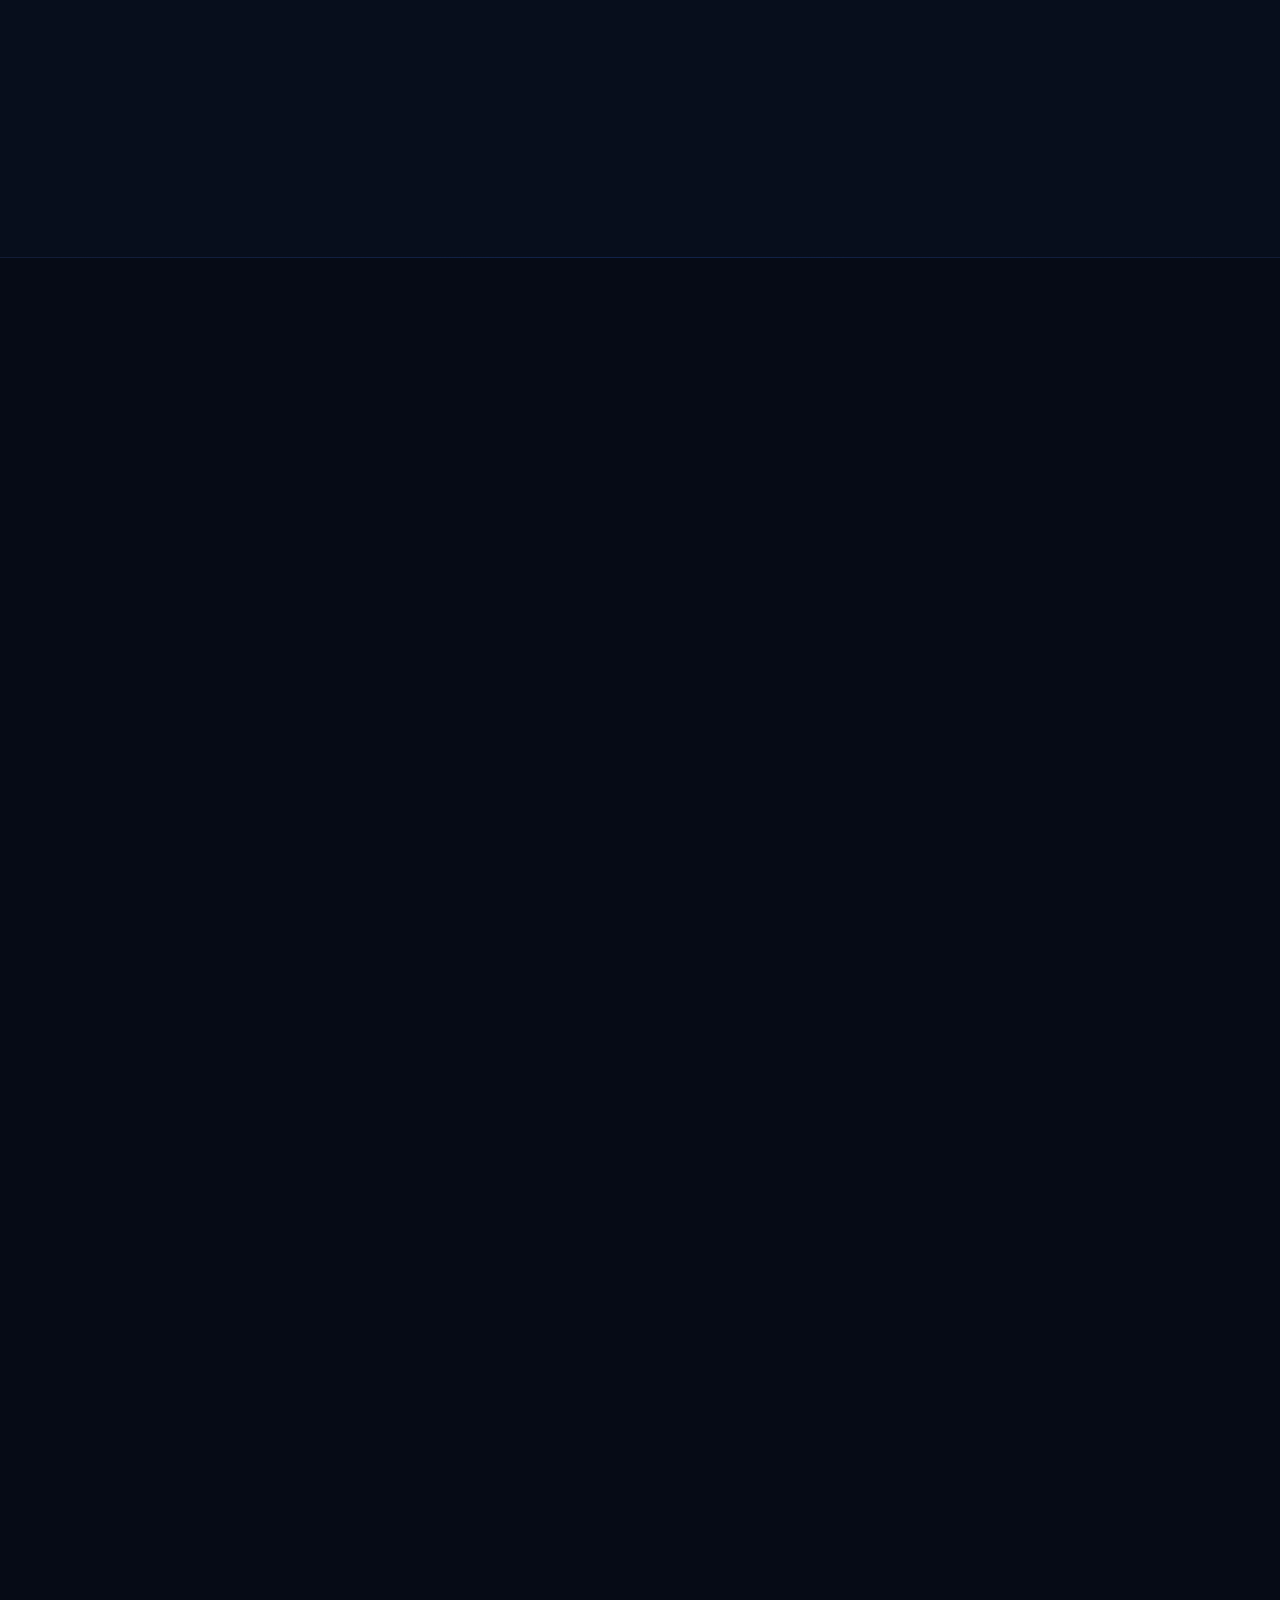
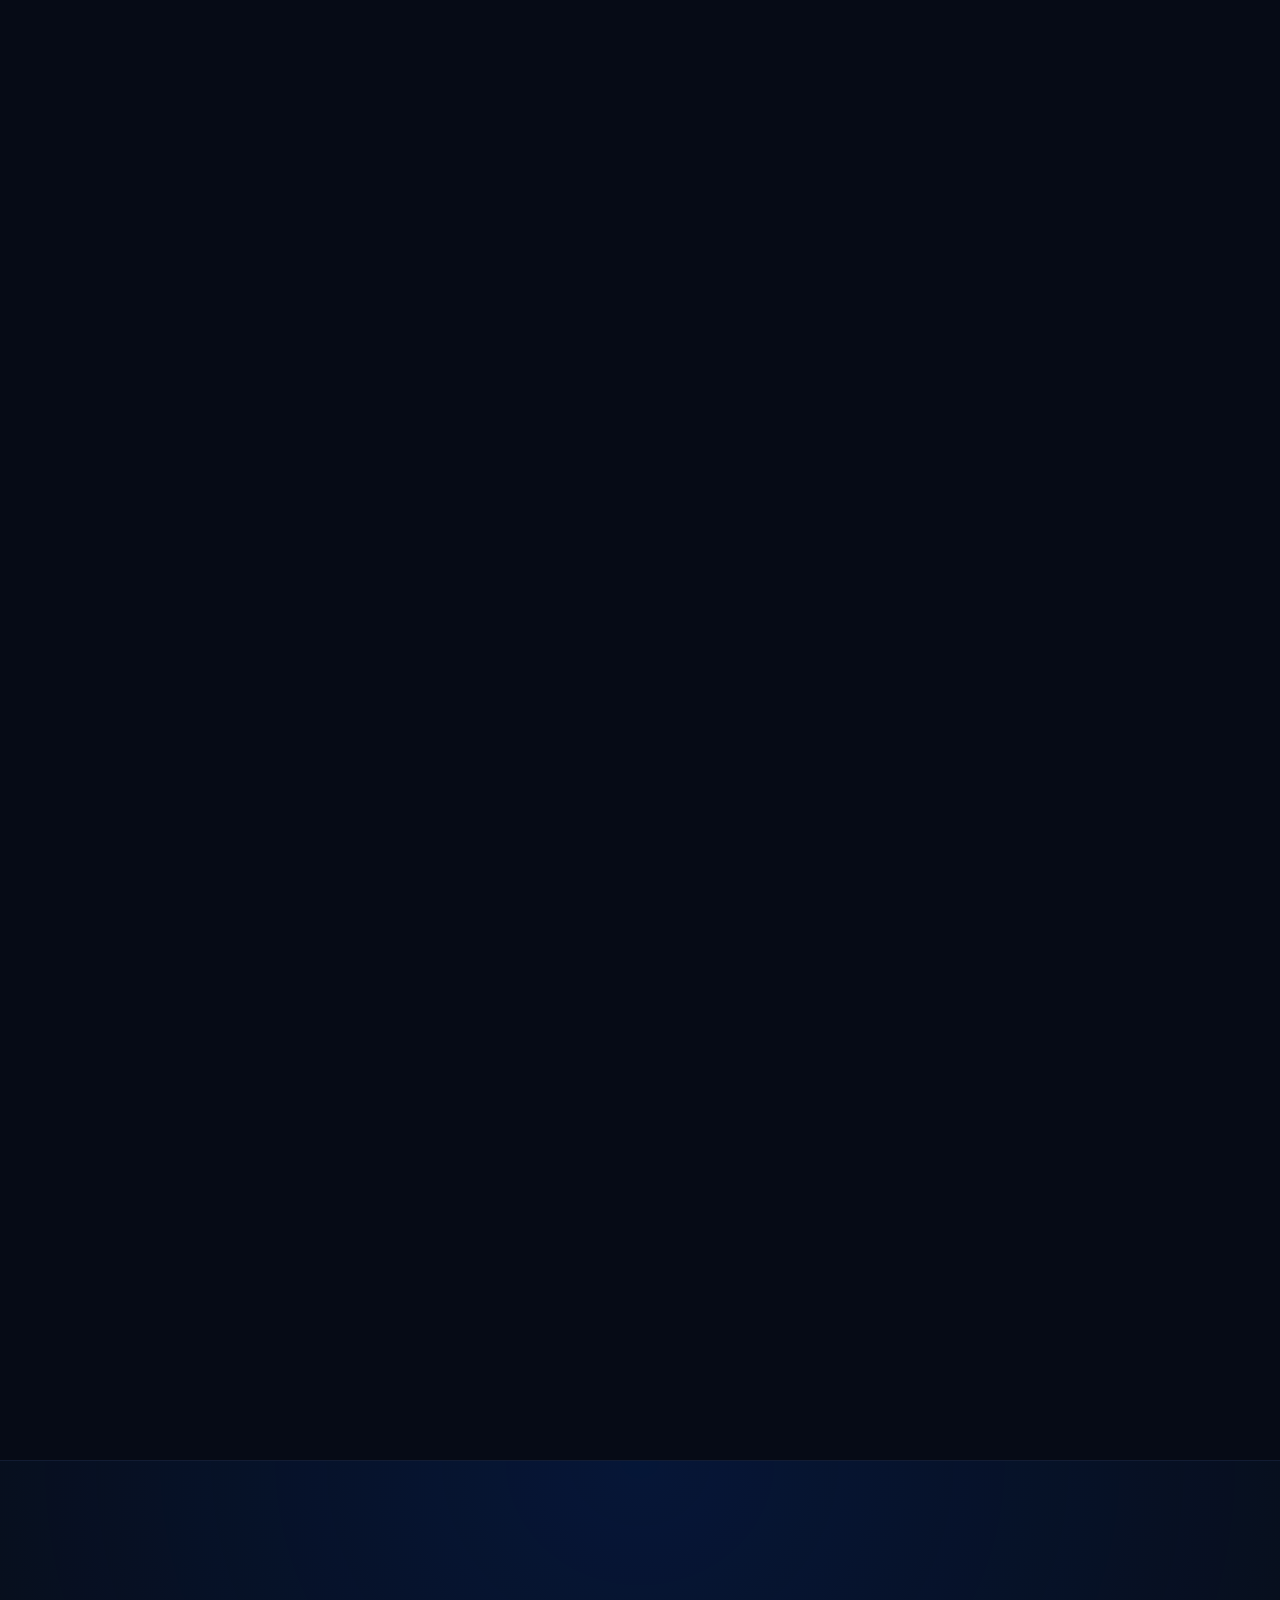
==== commit a71dbdd1: "Incluimos problema 4 deuda publica" ====
--- a/frontend/index.html
+++ b/frontend/index.html
@@ -58,6 +58,7 @@
         <a href="#vivienda" class="active" data-i18n="nav.housing"></a>
         <a href="#inflacion" data-i18n="nav.inflation"></a>
         <a href="#pensiones" data-i18n="nav.pensions"></a>
+        <a href="#deuda" data-i18n="nav.debt"></a>
         <a href="#faq" data-i18n="nav.faq"></a>
     </nav>
     <div class="lang-toggle">
@@ -276,6 +277,42 @@
         </div>
     </section>
 
+    <section class="problem-section alt" id="deuda">
+        <div class="problem-inner">
+            <div class="problem-head">
+                <div class="problem-eyebrow" data-i18n="debt.eyebrow"></div>
+                <h2 class="problem-title" data-reveal data-i18n="debt.title"></h2>
+                <p class="problem-lede" id="debtSub"></p>
+            </div>
+
+            <div class="metric-grid" id="debtMetrics"></div>
+
+            <h3 class="block-title" data-i18n="debt.chartsTitle"></h3>
+            <div class="charts-grid" id="debtCharts"></div>
+
+            <div class="analysis-grid">
+                <div class="analysis-block">
+                    <h3 class="block-title" data-i18n="debt.mythsTitle"></h3>
+                    <div class="myth-list" id="debtMythsList"></div>
+                </div>
+                <div class="analysis-block">
+                    <h3 class="block-title" data-i18n="debt.causesTitle"></h3>
+                    <ul class="claim-list causes" id="debtCausesList"></ul>
+                </div>
+                <div class="analysis-block">
+                    <h3 class="block-title" data-i18n="debt.solutionsTitle"></h3>
+                    <ul class="claim-list solutions" id="debtSolutionsList"></ul>
+                </div>
+            </div>
+
+            <div class="sources-block">
+                <h3 class="block-title" data-i18n="debt.sourcesTitle"></h3>
+                <ul class="sources-list" id="debtSources"></ul>
+                <p class="disclaimer" data-i18n="debt.disclaimer"></p>
+            </div>
+        </div>
+    </section>
+
     <div class="faq-section" id="faq">
         <h2 class="faq-title" data-i18n="faq.title"></h2>
         <div id="faqList"></div>
